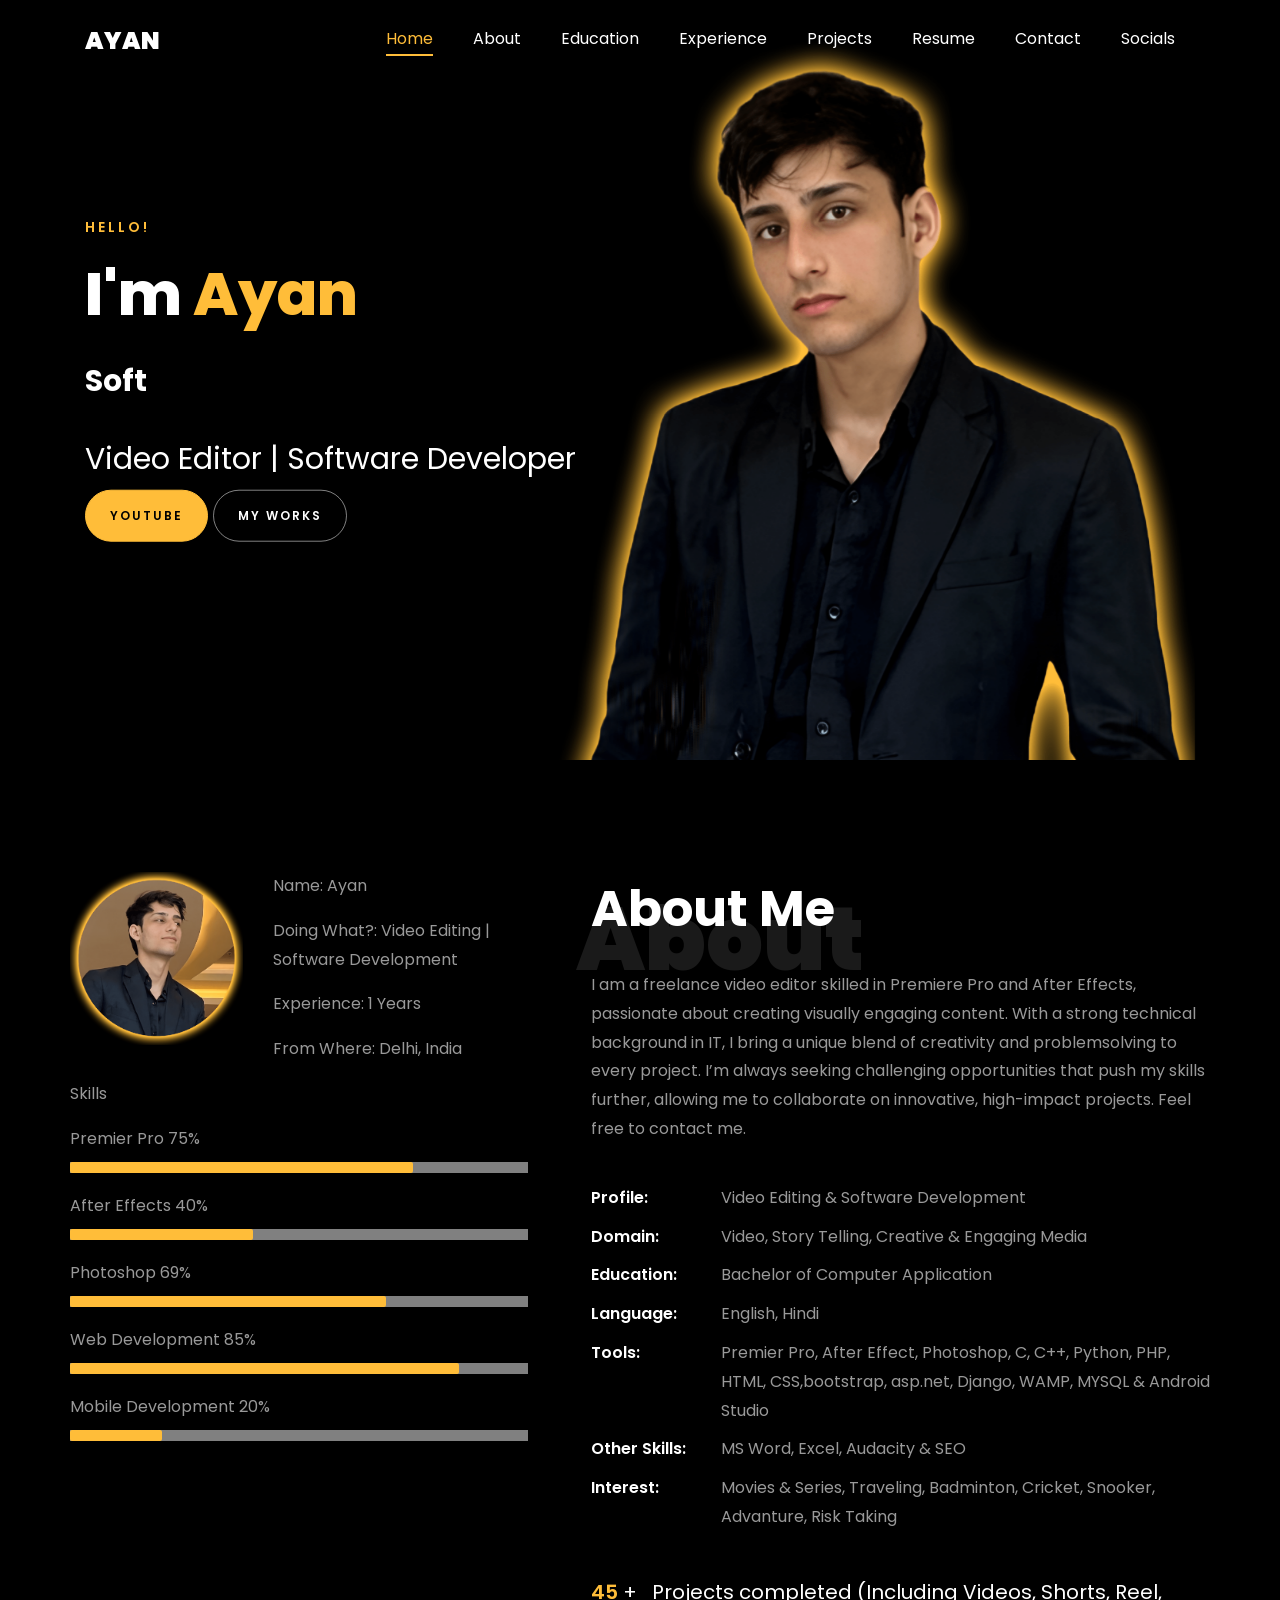
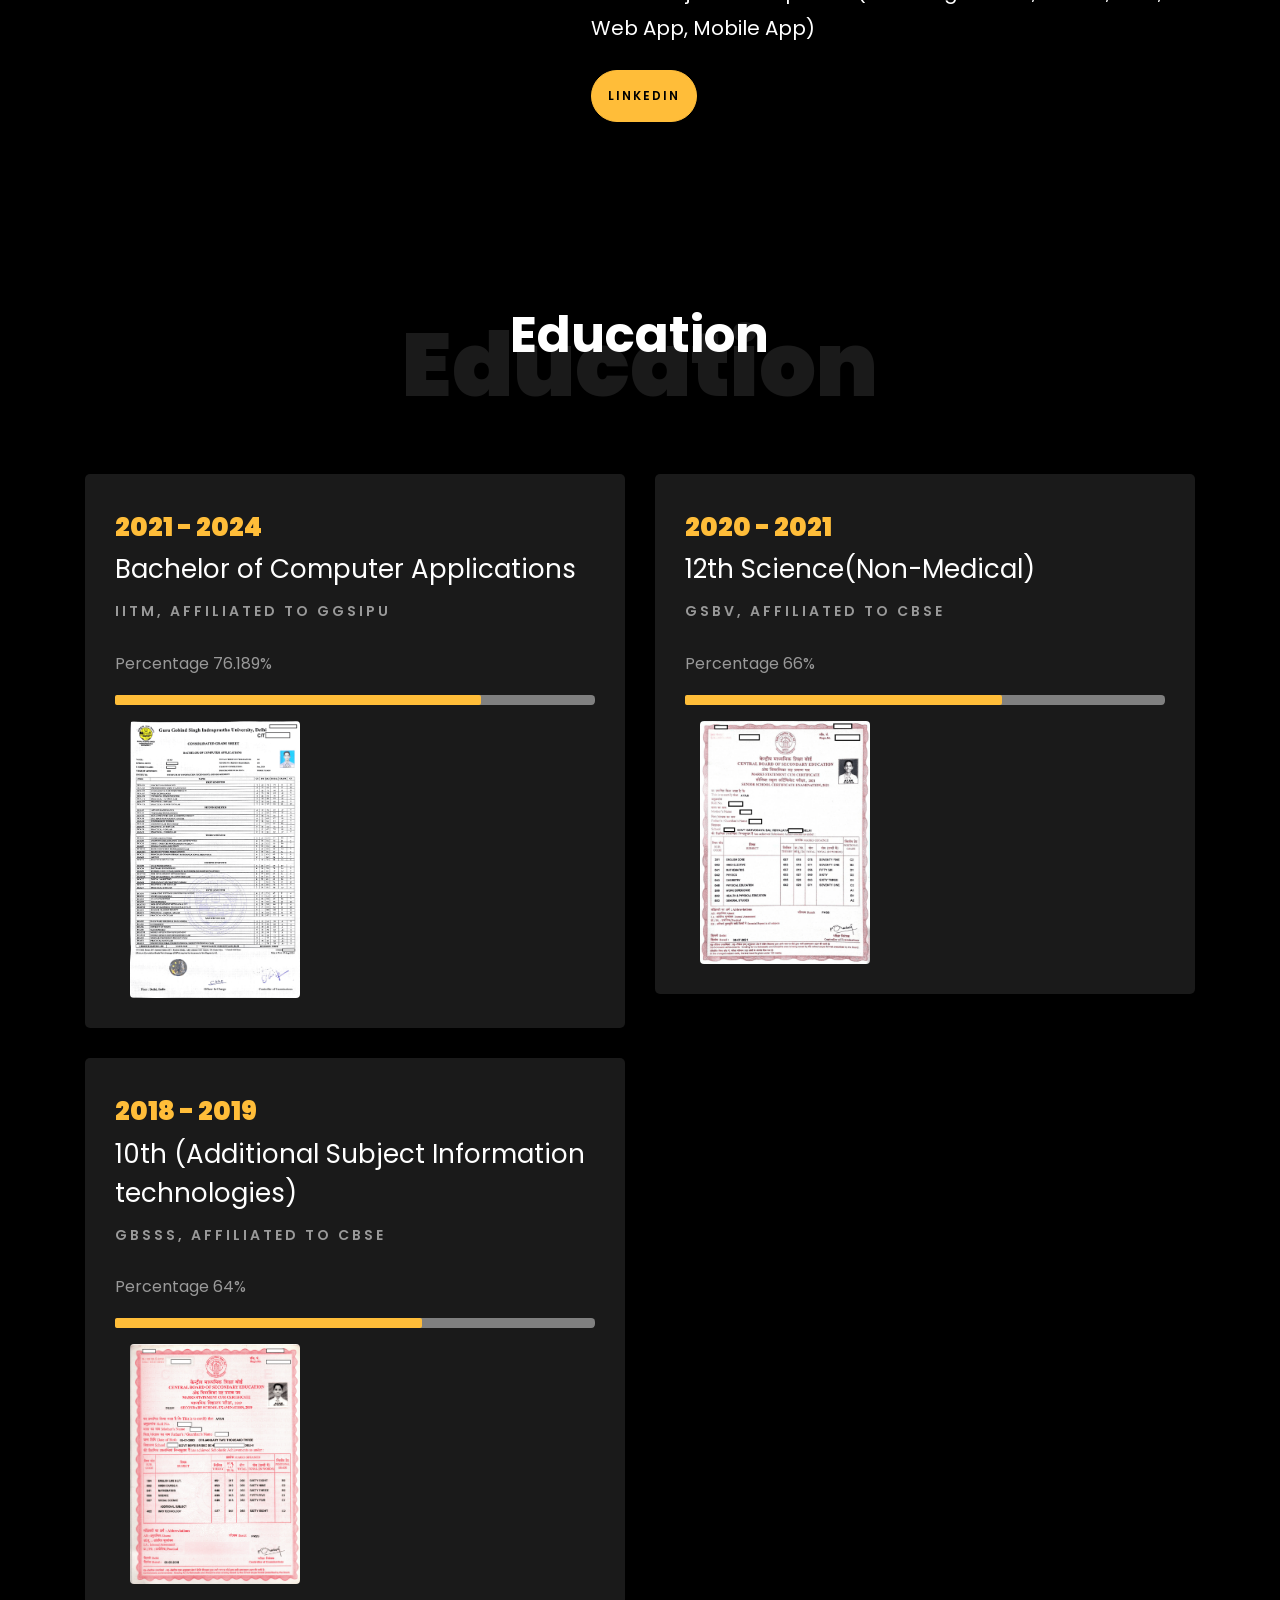
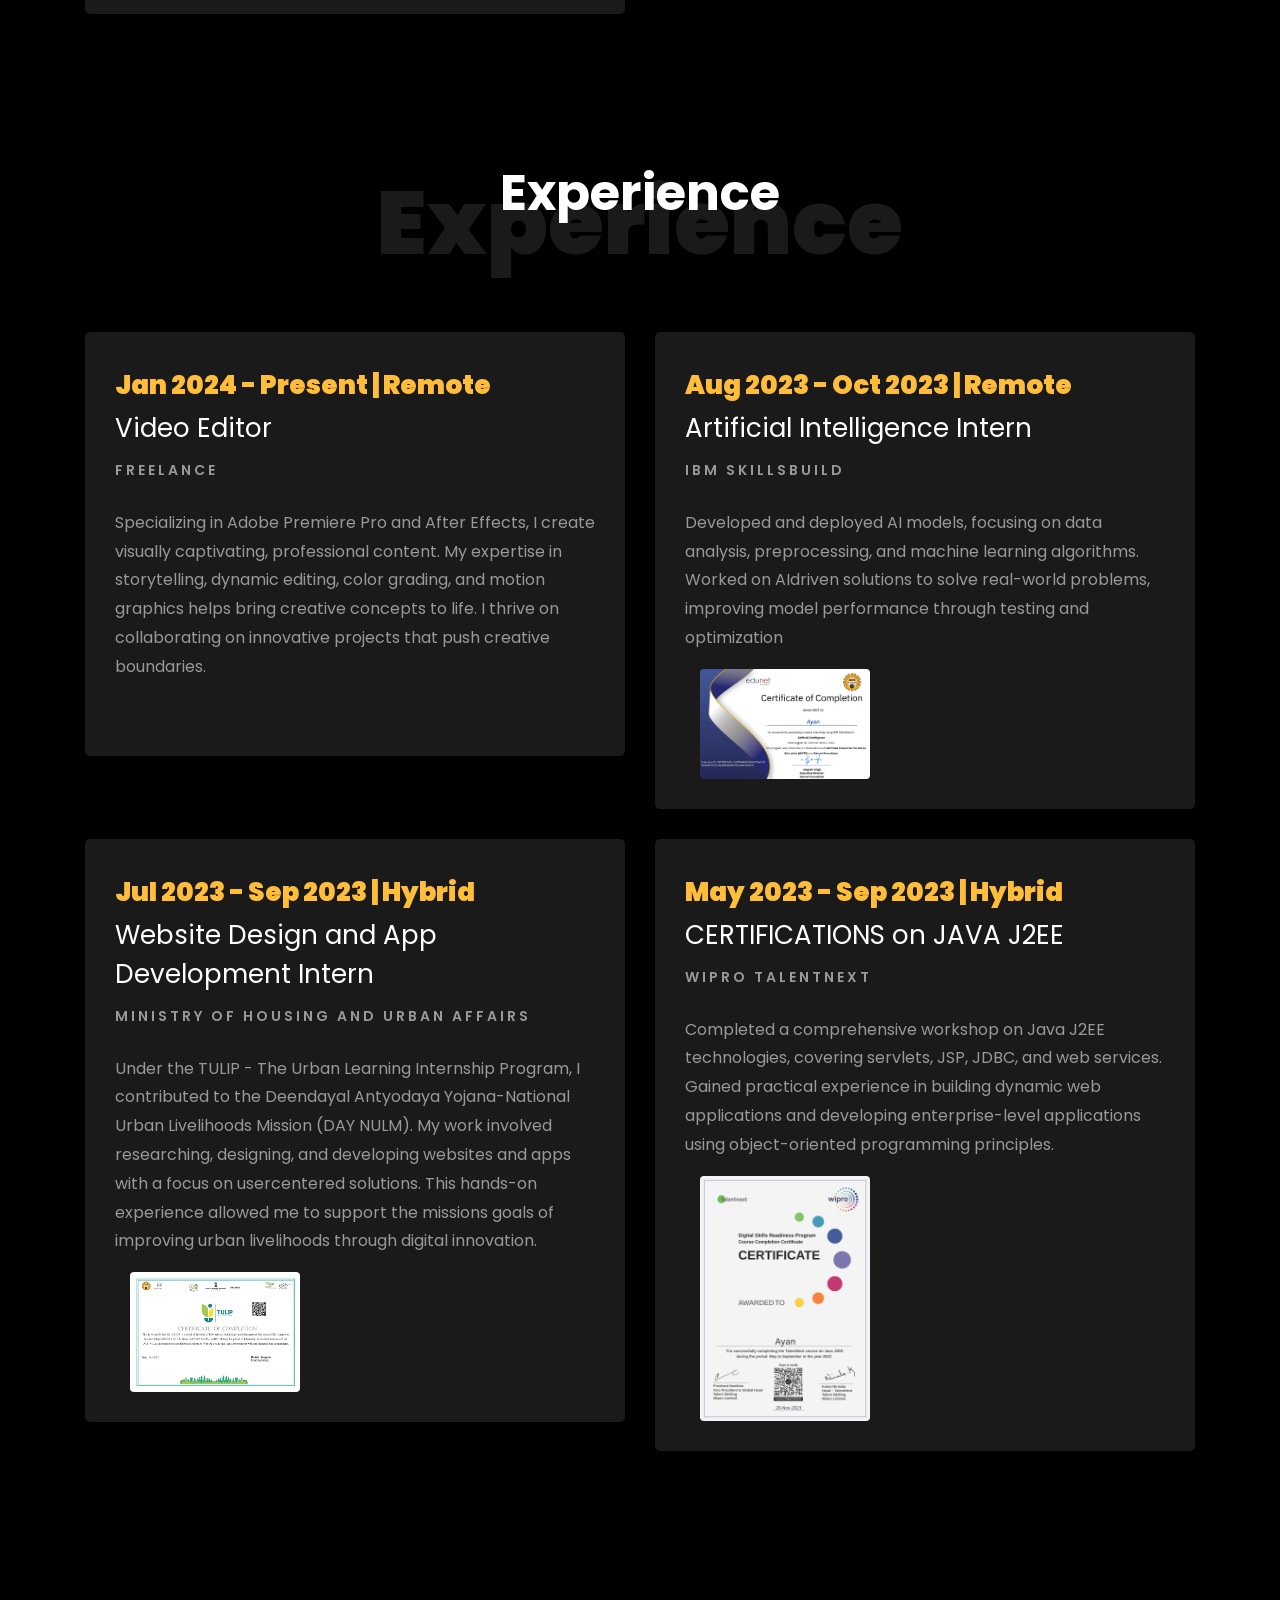
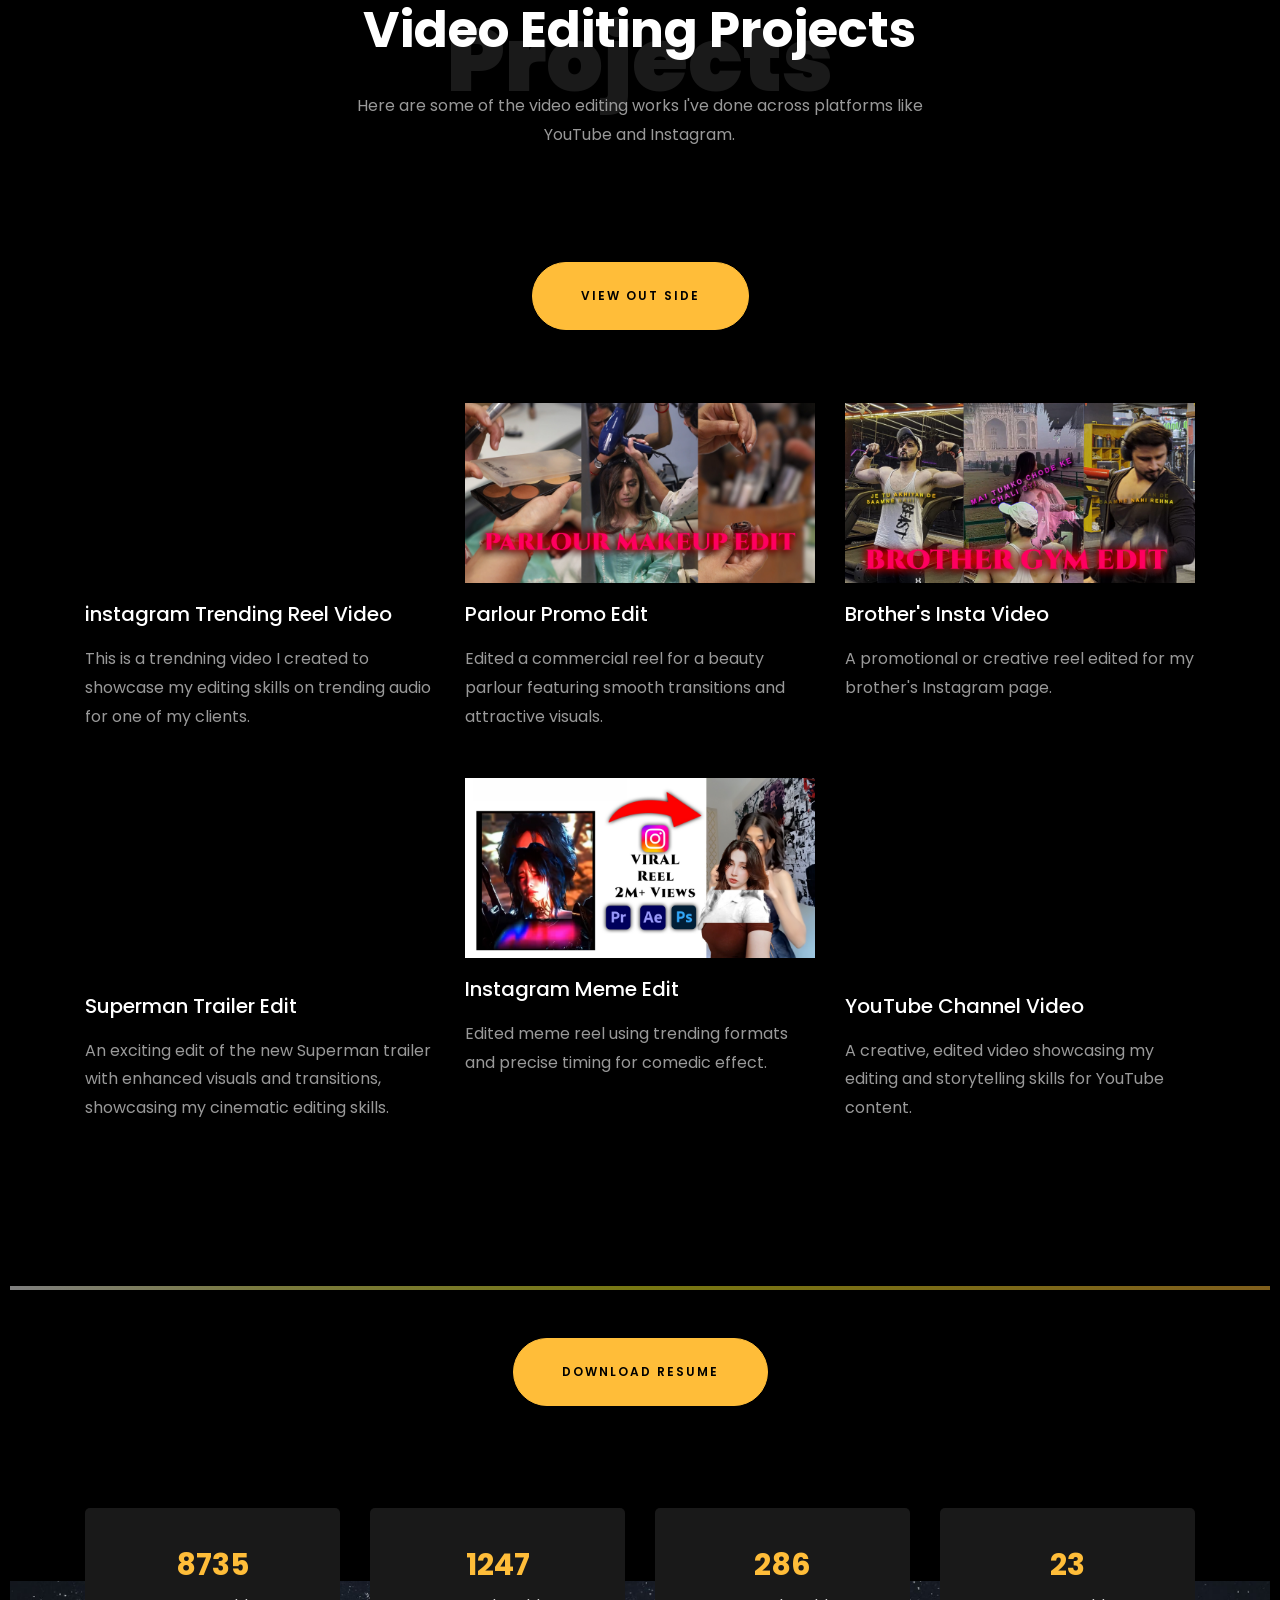
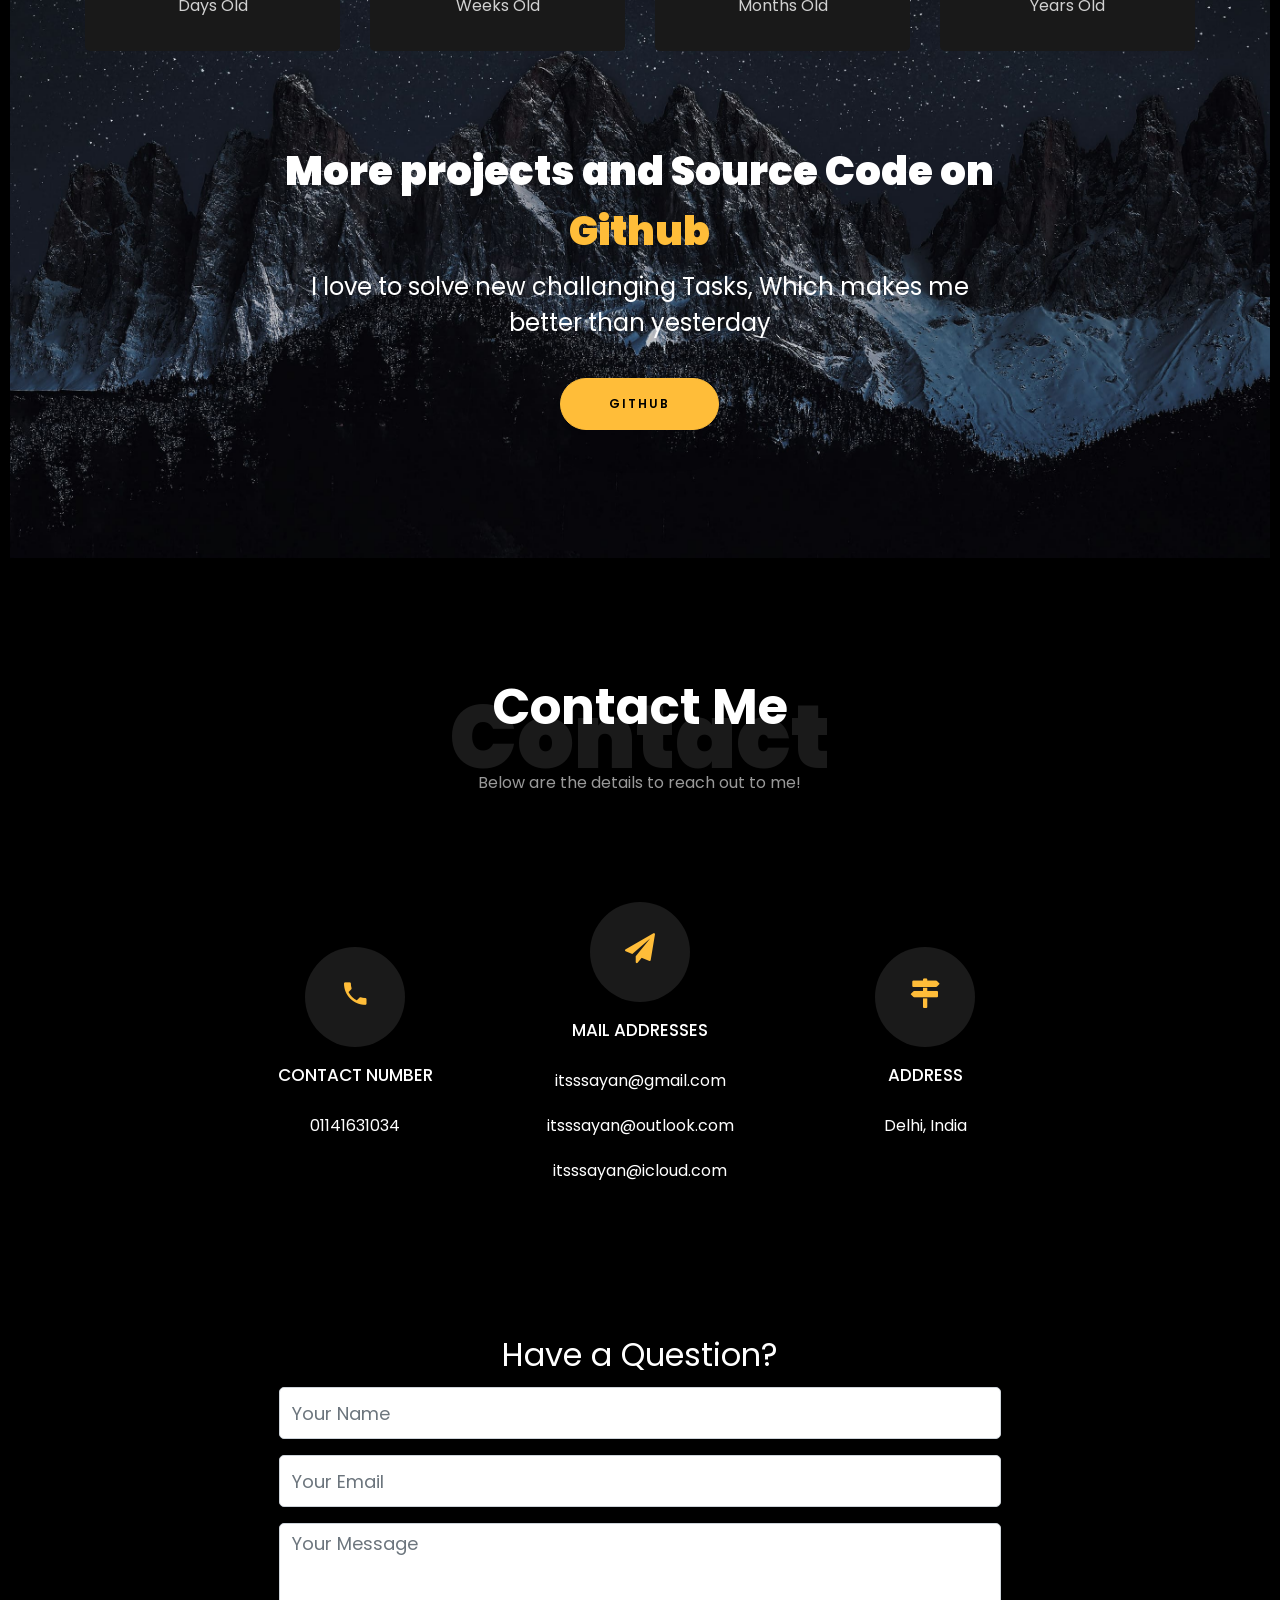
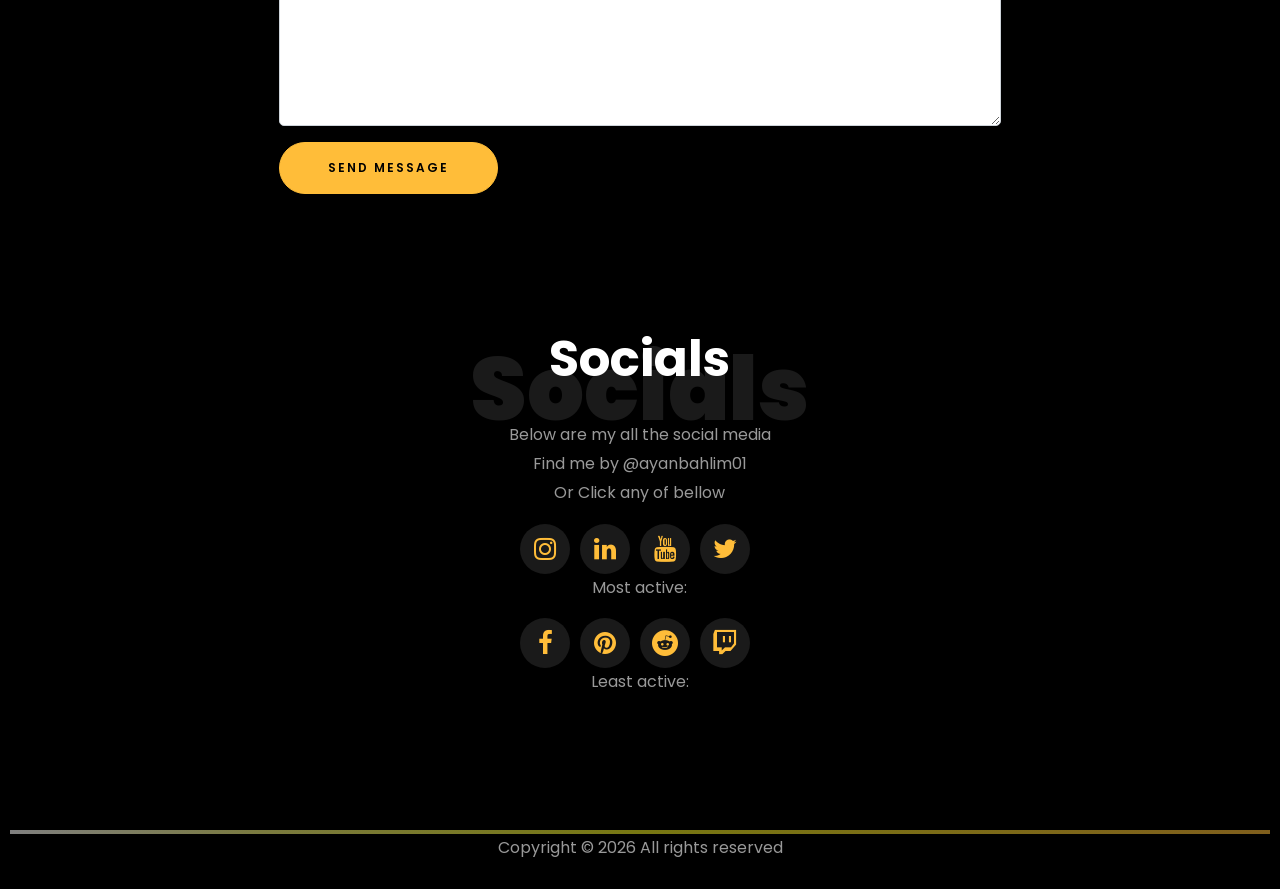
==== index.html @ fbbbccb2 "Add files via upload" ====
<!DOCTYPE html>
<html lang="en">

<head>
	<title>Welcome to AYAN Portfolio</title>
	<link rel="icon" href="images/logo3.png" type="image/x-icon">
	<meta charset="utf-8">
	<meta name="viewport" content="width=device-width, initial-scale=1, shrink-to-fit=no">

	<link href="https://fonts.googleapis.com/css?family=Poppins:100,200,300,400,500,600,700,800,900" rel="stylesheet">

	<link rel="stylesheet" href="css/open-iconic-bootstrap.min.css">
	<link rel="stylesheet" href="css/animate.css">

	<link rel="stylesheet" href="css/owl.carousel.min.css">
	<link rel="stylesheet" href="css/owl.theme.default.min.css">
	<link rel="stylesheet" href="css/magnific-popup.css">

	<link rel="stylesheet" href="css/aos.css">

	<link rel="stylesheet" href="css/ionicons.min.css">

	<link rel="stylesheet" href="css/flaticon.css">
	<link rel="stylesheet" href="css/icomoon.css">
	<link rel="stylesheet" href="css/style.css">



	<style>
		/*======================================
//--//-->   ABOUT
======================================*/

		.about-mf .box-shadow-full {
			padding-top: 4rem;
			padding-bottom: 4rem;
		}

		.about-mf .about-img {
			margin-bottom: 2rem;
		}

		.about-mf .about-img img {
			margin-left: 10px;
		}


		.skill-mf .progress {
			/* background-color: #cde1f8; */
			margin: .5rem 0 1.2rem 0;
			border-radius: 0;
			height: .7rem;
		}

		.skill-mf .progress .progress-bar {
			height: .7rem;
			background-color: #ffbd39;
		}


		/* Animation styles */
		#typing-animation {
			position: relative;
			font-size: 30px;
			font-weight: bold;
			color: rgb(255, 255, 255);
			overflow: hidden;
			white-space: nowrap;
			animation: typing 3s steps(20, end) infinite;
		}

		#typing-animation:before {
			content: "";
			/* position: absolute; */
			top: 0;
			left: 0;
			width: 0;
			height: 100%;
			background-color: #ccc;
			animation: typing-cursor 0.5s ease-in-out infinite;
		}

		@keyframes typing {
			from {
				width: 0;
			}

			to {
				width: 100%;
			}
		}

		@keyframes typing-cursor {
			from {
				width: 5px;
			}

			to {
				width: 0;
			}
		}


		/* project image zoom effect */

		.zoom-effect {
			overflow: hidden;
			transition: transform 0.3s ease-out;
		}

		.zoom-effect:hover {
			transform: scale(1.1);
		}

		body {
			overflow-x: hidden;
		}
	</style>


</head>

<body data-spy="scroll" data-target=".site-navbar-target" data-offset="300">





	<nav class="navbar navbar-expand-lg navbar-dark ftco_navbar ftco-navbar-light site-navbar-target" id="ftco-navbar">
		<div class="container">
			<a target="_blank" rel="noopener noreferrer" class="navbar-brand" href="index.html">AYAN</a>
			<button class="navbar-toggler js-fh5co-nav-toggle fh5co-nav-toggle" type="button" data-toggle="collapse"
				data-target="#ftco-nav" aria-controls="ftco-nav" aria-expanded="false" aria-label="Toggle navigation">
				<span class="oi oi-menu"></span> Menu
			</button>

			<div class="collapse navbar-collapse" id="ftco-nav">
				<ul class="navbar-nav nav ml-auto">
					<li class="nav-item"><a target="_blank" rel="noopener noreferrer" href="#home-section"
							class="nav-link"><span>Home</span></a></li>
					<li class="nav-item"><a target="_blank" rel="noopener noreferrer" href="#about-section"
							class="nav-link"><span>About</span></a></li>
					<li class="nav-item"><a target="_blank" rel="noopener noreferrer" href="#education-section"
							class="nav-link"><span>Education</span></a></li>
					<li class="nav-item"><a target="_blank" rel="noopener noreferrer" href="#experience-section"
							class="nav-link"><span>Experience</span></a></li>
					<li class="nav-item"><a target="_blank" rel="noopener noreferrer" href="#project-section"
							class="nav-link"><span>Projects</span></a></li>
					<li class="nav-item"><a target="_blank" rel="noopener noreferrer" href="#resume"
							class="nav-link"><span>Resume</span></a></li>
					<li class="nav-item"><a target="_blank" rel="noopener noreferrer" href="#contact-section"
							class="nav-link"><span>Contact</span></a></li>
					<li class="nav-item"><a target="_blank" rel="noopener noreferrer" href="#social-section"
							class="nav-link"><span>Socials</span></a></li>
				</ul>
			</div>
		</div>
	</nav>


	<section id="home-section" class="hero fixphonetop">
		<div class="home-slider  owl-carousel">
			<div class="slider-item ">
				<div class="overlay"></div>
				<div class="container">
					<div class="row d-md-flex no-gutters slider-text align-items-end justify-content-end"
						data-scrollax-parent="true">
						<div class="one-third js-fullheight order-md-last img margin-re"
							style="background-image:url(images/profile.png);">
							<div class="overlay"></div>
						</div>
						<div class="one-forth d-flex  align-items-center ftco-animate"
							data-scrollax=" properties: { translateY: '70%' }">
							<div class="text textmarginsolver">
								<span class="subheading">Hello!</span>
								<h1 class="mb-4 mt-3">I'm <span>Ayan</span></h1>

								<!-- Element to contain animated typing -->
								<span id="typing-animation"></span>

								<script>

									// Initialize the typing animation
									const typingAnimationElement = document.getElementById('typing-animation');

									// Create an array of typing text
									const typingTexts = [
										'Video Editor  ',
										'Software Developer  ',
										'Content Creator   ',
									];

									// Create a function to display the typing animation for a given text
									function playTypingAnimation(text) {
										// Loop through each character and add it to the element
										for (let i = 0; i < text.length; i++) {
											setTimeout(() => {
												typingAnimationElement.textContent += text[i];
											}, i * 200); // Increase the delay to slow down the typing animation
										}

										// Once the animation is complete, reset the text and start over
										setTimeout(() => {
											typingAnimationElement.textContent = '';
											playTypingAnimation(typingTexts[(typingTexts.indexOf(text) + 1) % typingTexts.length]);
										}, text.length * 200);
									}

									// Start the typing animation loop
									playTypingAnimation(typingTexts[0]);

								</script>

								<br>
								<br>
								<h2>Video Editor | Software Developer</h2>
								<!-- <h2 class="d-flex" style="margin-bottom: 0">With over 5 years of experience</h2> -->
								<!-- <br> -->
								<p><a target="_blank" rel="noopener noreferrer"
										href="https://www.youtube.com/@ayanbahlim01"
										class="btn btn-primary py-3 px-4">YouTube</a>
									<a target="_blank" rel="noopener noreferrer" href="https://github.com/ayanbahlim01"
										class="btn btn-white btn-outline-white py-3 px-4">My works</a>
								</p>
							</div>
						</div>
					</div>
				</div>
			</div>
		</div>
	</section>










	<section class="ftco-about img ftco-section ftco-no-pb ftco-padding" id="about-section">
		<div class="container">
			<div class="row">
				<div class="row d-flex align-items-stretch">
					<!-- <div class="row d-flex"> -->
					<div class="col-md-6 col-lg-5 d-flex">
						<div class="img-about img d-flex align-items-stretch">
							<div class="overlay">
								<div class="row">
									<div class="col-sm-6 col-md-5">
										<div class="about-img">
											<img src="images/about.png" class="img-fluid rounded b-shadow-a" alt="">
										</div>
									</div>
									<!-- Details next to profile image -->
									<div class="col-sm-6 col-md-7">
										<div class="about-info">
											<p><span class="title-s">Name: </span> <span>Ayan</span></p>
											<p><span class="title-s">Doing What?: </span> <span>Video Editing | Software
													Development</span></p>
											<p><span class="title-s">Experience: </span> <span>1 Years </span></p>
											<p><span class="title-s">From Where: </span> <span>Delhi, India</span></p>
										</div>
									</div>
								</div>

								<div class="skill-mf">
									<p class="title-s">Skills</p>
									<span>Premier Pro</span> <span class="pull-right">75%</span>
									<div class="progress">
										<div class="progress-bar" role="progressbar" style="width: 75%;"
											aria-valuenow="75" aria-valuemin="0" aria-valuemax="100"></div>
									</div>

									<span>After Effects</span> <span class="pull-right">40%</span>
									<div class="progress">
										<div class="progress-bar" role="progressbar" style="width: 40%"
											aria-valuenow="40" aria-valuemin="0" aria-valuemax="100"></div>
									</div>

									<span>Photoshop</span> <span class="pull-right">69%</span>
									<div class="progress">
										<div class="progress-bar" role="progressbar" style="width: 69%"
											aria-valuenow="69" aria-valuemin="0" aria-valuemax="100"></div>
									</div>

									<span>Web Development</span> <span class="pull-right">85%</span>
									<div class="progress">
										<div class="progress-bar" role="progressbar" style="width: 85%"
											aria-valuenow="85" aria-valuemin="0" aria-valuemax="100"></div>
									</div>

									<span>Mobile Development</span> <span class="pull-right">20%</span>
									<div class="progress">
										<div class="progress-bar" role="progressbar" style="width: 20%"
											aria-valuenow="20" aria-valuemin="0" aria-valuemax="100"></div>
									</div>
								</div>
							</div>
						</div>
					</div>

					<div class="col-md-6 col-lg-7 pl-lg-5 pb-5">
						<div class="row justify-content-start pb-3">
							<div class="col-md-12 heading-section ftco-animate">

								<h1 class="big">About</h1>
								<h2 class="mb-4">About Me</h2>

								<p>I am a freelance video editor skilled in Premiere Pro and After Effects, passionate
									about creating visually
									engaging content. With a strong technical background in IT, I bring a unique blend
									of creativity and problemsolving to every project. I’m always seeking challenging
									opportunities that push my skills further, allowing me to
									collaborate on innovative, high-impact projects. Feel free to contact me.
								</p>
								<ul class="about-info mt-4 px-md-0 px-2">
									<li class="d-flex"><span>Profile:</span> <span>Video Editing &amp; Software
											Development</span></li>
									<li class="d-flex"><span>Domain:</span> <span>Video, Story Telling, Creative &amp;
											Engaging Media</span></li>
									<li class="d-flex"><span>Education:</span> <span>Bachelor of Computer
											Application</span></li>
									<li class="d-flex"><span>Language:</span> <span>English, Hindi</span></li>
									<li class="d-flex"><span>Tools:</span> <span>Premier Pro, After Effect, Photoshop,
											C, C++, Python, PHP, HTML, CSS,bootstrap, asp.net, Django, WAMP, MYSQL &amp;
											Android Studio</span></li>
									<li class="d-flex"><span>Other Skills:</span> <span>MS Word, Excel, Audacity &amp;
											SEO</span></li>
									<li class="d-flex"><span>Interest:</span> <span>Movies &amp Series, Traveling,
											Badminton, Cricket, Snooker, Advanture, Risk Taking</span></li>

								</ul>
							</div>
						</div>


						<div class="counter-wrap ftco-animate d-flex mt-md-3">
							<div class="text">
								<p class="mb-4">
									<span class="number" data-number="111">0</span> <span>+</span>
									<span>&nbsp; Projects completed (Including Videos, Shorts, Reel, Web App, Mobile
										App)</span>
								</p>
								<p><a target="_blank" rel="noopener noreferrer"
										href="https://www.linkedin.com/in/ayanbahlim01/"
										class="btn btn-primary py-3 px-3">LinkedIn</a></p>
							</div>
						</div>
					</div>
				</div>
			</div>
		</div>
	</section>



	<section class="ftco-section ftco-no-pb" id="education-section">
		<div class="container">
			<div class="row justify-content-center pb-5">
				<div class="col-md-10 heading-section text-center ftco-animate">
					<h1 class="big big-2">Education</h1>
					<h2 class="mb-4">Education</h2>
				</div>
			</div>

			<br>
			<div class="row">
				<div class="col-md-6">
					<div class="resume-wrap ftco-animate">
						<span class="date">2021 - 2024</span>
						<h2>Bachelor of Computer Applications</h2>
						<span class="position">IITM, affiliated to GGSIPU</span>
						<p class="mt-4">
							<span>Percentage</span> <span class="pull-right">76.189%</span>
						<div class="progress">
							<div class="progress-bar" role="progressbar" style="width: 76.189%" aria-valuenow="76.189"
								aria-valuemin="0" aria-valuemax="100"></div>
						</div>
						</p>
						<div class="col-sm-6 col-md-5">
							<div class="about-img">
								<img src="images/bca.png" class="img-fluid rounded b-shadow-a" alt="">
							</div>
						</div>
					</div>
				</div>

				<div class="col-md-6">
					<div class="resume-wrap ftco-animate">
						<span class="date">2020 - 2021</span>
						<h2>12th Science(Non-Medical)</h2>
						<span class="position">GSBV, affiliated to CBSE</span>
						<p class="mt-4">
							<span>Percentage</span> <span class="pull-right">66%</span>
						<div class="progress">
							<div class="progress-bar" role="progressbar" style="width: 66%" aria-valuenow="66"
								aria-valuemin="0" aria-valuemax="100"></div>
						</div>
						</p>
						<div class="col-sm-6 col-md-5">
							<div class="about-img">
								<img src="images/12th.png" class="img-fluid rounded b-shadow-a" alt="">
							</div>
						</div>
					</div>
				</div>

				<div class="col-md-6">
					<div class="resume-wrap ftco-animate">
						<span class="date">2018 - 2019</span>
						<h2>10th (Additional Subject Information technologies)</h2>
						<span class="position">GBSSS, affiliated to CBSE</span>
						<p class="mt-4">
							<span>Percentage</span> <span class="pull-right">64%</span>
						<div class="progress">
							<div class="progress-bar" role="progressbar" style="width: 64%" aria-valuenow="64"
								aria-valuemin="0" aria-valuemax="100"></div>
						</div>
						</p>
						<div class="col-sm-6 col-md-5">
							<div class="about-img">
								<img src="images/10th.png" class="img-fluid rounded b-shadow-a" alt="">
							</div>
						</div>
					</div>
				</div>

			</div>
		</div>
	</section>



	<section class="ftco-section ftco-no-pb" id="experience-section">
		<div class="container">
			<div class="row justify-content-center pb-5">
				<div class="col-md-10 heading-section text-center ftco-animate">
					<h1 class="big big-2">Experience</h1>
					<h2 class="mb-4">Experience</h2>
				</div>
			</div>

			<br>

			<div class="row">
				<div class="col-md-6">
					<div class="resume-wrap ftco-animate">
						<span class="date">Jan 2024 - Present | Remote</span>
						<h2>Video Editor</h2>
						<span class="position">Freelance</span>
						<p class="mt-4">Specializing in Adobe Premiere Pro and After Effects, I create
							visually captivating, professional content. My expertise in
							storytelling, dynamic editing, color grading, and motion graphics
							helps bring creative concepts to life. I thrive on collaborating on
							innovative projects that push creative boundaries.
						</p>
						<div class="col-sm-6 col-md-5">
							<div class="about-img">
								<img src="images/video.png" class="img-fluid rounded b-shadow-a" alt="">
							</div>
						</div>
					</div>

				</div>

				<div class="col-md-6">
					<div class="resume-wrap ftco-animate">
						<span class="date">Aug 2023 - Oct 2023 | Remote</span>
						<h2>Artificial Intelligence Intern</h2>
						<span class="position">IBM Skillsbuild</span>
						<p class="mt-4">Developed and deployed AI models, focusing on data analysis,
							preprocessing, and machine learning algorithms. Worked on AIdriven solutions to solve
							real-world problems, improving model
							performance through testing and optimization
						</p>
						<div class="col-sm-6 col-md-5">
							<div class="about-img">
								<img src="images/ibm.png" class="img-fluid rounded b-shadow-a" alt="">
							</div>
						</div>
					</div>

				</div>

				<div class="col-md-6">
					<div class="resume-wrap ftco-animate fadeInUp ftco-animated">
						<span class="date">Jul 2023 - Sep 2023 | Hybrid</span>
						<h2>Website Design and App Development Intern</h2>
						<span class="position">Ministry of Housing and Urban Affairs</span>
						<p class="mt-4">Under the TULIP - The Urban Learning Internship Program, I
							contributed to the Deendayal Antyodaya Yojana-National Urban
							Livelihoods Mission (DAY NULM). My work involved researching,
							designing, and developing websites and apps with a focus on usercentered solutions. This
							hands-on experience allowed me to
							support the missions goals of improving urban livelihoods through
							digital innovation.
						</p>
						<div class="col-sm-6 col-md-5">
							<div class="about-img">
								<img src="images/tulip.png" class="img-fluid rounded b-shadow-a" alt="">
							</div>
						</div>
					</div>

				</div>

				<div class="col-md-6">
					<div class="resume-wrap ftco-animate fadeInUp ftco-animated">
						<span class="date">May 2023 - Sep 2023 | Hybrid</span>
						<h2>CERTIFICATIONS on JAVA J2EE</h2>
						<span class="position">Wipro TalentNext</span>
						<p class="mt-4">Completed a comprehensive workshop on Java
							J2EE technologies, covering servlets, JSP, JDBC,
							and web services. Gained practical experience in
							building dynamic web applications and developing
							enterprise-level applications using object-oriented
							programming principles.
						</p>
						<div class="col-sm-6 col-md-5">
							<div class="about-img">
								<img src="images/wipro.png" class="img-fluid rounded b-shadow-a" alt="">
							</div>
						</div>
					</div>

				</div>

			</div>
		</div>
	</section>







	<section class="ftco-section" id="project-section">
		<div class="container">
			<div class="row justify-content-center mb-5 pb-5">
				<div class="col-md-7 heading-section text-center ftco-animate">
					<h1 class="big big-2">Projects</h1>
					<h2 class="mb-4">Video Editing Projects</h2>
					<p>Here are some of the video editing works I've done across platforms like YouTube and Instagram.
					</p>
				</div>
			</div>
			<div class="row justify-content-center mt-5">
				<div class="col-md-6 text-center ftco-animate">
					<p><a target="_blank" rel="noopener noreferrer" href="projects.html"
							class="btn btn-primary py-4 px-5">View Out side</a></p>
				</div>
			</div>
			<br>
			<br>
			<div class="row d-flex">



				<!-- Trending Reel Video as Thumbnail Link -->
				<div class="col-md-4 d-flex ftco-animate">
					<div class="blog-entry justify-content-end">
						<a target="_blank" rel="noopener noreferrer" href="https://vimeo.com/video/1091701558"
							class="block-20 zoom-effect" style="background-image: url('images/task4.jpg');">
						</a>
						<div class="text mt-3 float-right d-block">
							<h3 class="heading">
								<a target="_blank" rel="noopener noreferrer"
									href="https://vimeo.com/video/1091701558">instagram
									Trending Reel Video</a>
							</h3>
							<p>This is a trendning video I created to showcase my editing skills on trending audio for
								one of
								my clients.</p>
						</div>
					</div>
				</div>





				<!-- Parlour Promo Edit -->
				<div class="col-md-4 d-flex ftco-animate">
					<div class="blog-entry justify-content-end">
						<a target="_blank" rel="noopener noreferrer" href="https://www.instagram.com/reel/DDtFroqIq3I/"
							class="block-20 zoom-effect" style="background-image: url('images/parlour.jpg');">
						</a>
						<div class="text mt-3 float-right d-block">
							<h3 class="heading"><a target="_blank" rel="noopener noreferrer"
									href="https://www.instagram.com/reel/DDtFroqIq3I/">Parlour Promo Edit</a></h3>
							<p>Edited a commercial reel for a beauty parlour featuring smooth transitions and attractive
								visuals.</p>
						</div>
					</div>
				</div>

				<!-- Brother's Instagram Project -->
				<div class="col-md-4 d-flex ftco-animate">
					<div class="blog-entry justify-content-end">
						<a target="_blank" rel="noopener noreferrer" href="https://www.instagram.com/reel/DI0W7VoRB3e/"
							class="block-20 zoom-effect" style="background-image: url('images/brother-insta.jpg');">
						</a>
						<div class="text mt-3 float-right d-block">
							<h3 class="heading"><a target="_blank" rel="noopener noreferrer"
									href="https://www.instagram.com/reel/DI0W7VoRB3e/">Brother's Insta Video</a></h3>
							<p>A promotional or creative reel edited for my brother's Instagram page.</p>
						</div>
					</div>
				</div>




				<!-- Superman Trailer Edit -->
				<div class="col-md-4 d-flex ftco-animate">
					<div class="blog-entry justify-content-end">
						<div class="embed-responsive embed-responsive-16by9">
							<iframe class="embed-responsive-item" src="https://www.youtube.com/embed/QgjsOJ185YM"
								allowfullscreen></iframe>
						</div>
						<div class="text mt-3 float-right d-block">
							<h3 class="heading"><a target="_blank" rel="noopener noreferrer"
									href="https://youtu.be/QgjsOJ185YM">Superman Trailer Edit</a></h3>
							<p>An exciting edit of the new Superman trailer with enhanced visuals and transitions,
								showcasing my cinematic editing skills.</p>
						</div>
					</div>
				</div>




				<!-- Instagram Meme Reel -->
				<div class="col-md-4 d-flex ftco-animate">
					<div class="blog-entry justify-content-end">
						<a target="_blank" rel="noopener noreferrer" href="https://www.instagram.com/reel/DE2mSW3yAqq/"
							class="block-20 zoom-effect" style="background-image: url('images/meme1.jpg');">
						</a>
						<div class="text mt-3 float-right d-block">
							<h3 class="heading"><a target="_blank" rel="noopener noreferrer"
									href="https://www.instagram.com/reel/DE2mSW3yAqq/">Instagram Meme Edit</a></h3>
							<p>Edited meme reel using trending formats and precise timing for comedic effect.</p>
						</div>
					</div>
				</div>


				<!-- YouTube Project -->
				<div class="col-md-4 d-flex ftco-animate">
					<div class="blog-entry justify-content-end">
						<div class="embed-responsive embed-responsive-16by9">
							<iframe class="embed-responsive-item" src="https://www.youtube.com/embed/yciaeehbJiM"
								allowfullscreen></iframe>
						</div>
						<div class="text mt-3 float-right d-block">
							<h3 class="heading"><a target="_blank" rel="noopener noreferrer"
									href="https://youtu.be/yciaeehbJiM">YouTube Channel Video</a></h3>
							<p>A creative, edited video showcasing my editing and storytelling skills for YouTube
								content.</p>
						</div>
					</div>
				</div>



			</div>
		</div>
	</section>


	<section id="resume">


		<div class="underline"></div>

		<div class="row justify-content-center mt-5">
			<div class="col-md-6 text-center ftco-animate">
				<p><a target="_blank" rel="noopener noreferrer"
						href="https://www.canva.com/design/DAGRBexzfm8/GimS2qO_YDVX7SGddKuTSg/view?utm_content=DAGRBexzfm8&utm_campaign=designshare&utm_medium=link&utm_source=publishsharelink&mode=preview"
						class="btn btn-primary py-4 px-5">Download Resume</a></p>
			</div>
		</div>

		<br>
		<br>
	</section>

	<br>

	<section class="ftco-section ftco-no-pt ftco-no-pb ftco-counter img" id="section-counter">
		<div class="container">
			<div class="row d-md-flex align-items-center">
				<div class="col-md d-flex justify-content-center counter-wrap ftco-animate">
					<div class="block-18">
						<div class="text">
							<strong class="number" id="days">0</strong>
							<span>Days Old</span>
						</div>
					</div>
				</div>
				<div class="col-md d-flex justify-content-center counter-wrap ftco-animate">
					<div class="block-18">
						<div class="text">
							<strong class="number" id="weeks">0</strong>
							<span>Weeks Old</span>
						</div>
					</div>
				</div>
				<div class="col-md d-flex justify-content-center counter-wrap ftco-animate">
					<div class="block-18">
						<div class="text">
							<strong class="number" id="months">0</strong>
							<span>Months Old</span>
						</div>
					</div>
				</div>
				<div class="col-md d-flex justify-content-center counter-wrap ftco-animate">
					<div class="block-18">
						<div class="text">
							<strong class="number" id="years">0</strong>
							<span>Years Old</span>
						</div>
					</div>
				</div>
			</div>
		</div>

		<script>
			// Set the start date (January 6, 2024)
			const startDate = new Date('2003-01-06');

			// Get today's date
			const today = new Date();

			// Calculate the difference in milliseconds
			const diffTime = Math.abs(today - startDate);

			// Calculate the difference in various units
			const daysOld = Math.floor(diffTime / (1000 * 60 * 60 * 24));
			const weeksOld = Math.floor(daysOld / 7);
			const monthsOld = Math.floor(daysOld / 30.44); // Average days in a month
			const yearsOld = Math.floor(daysOld / 365.25); // Accounting for leap years

			// Update the HTML with the calculated values
			document.getElementById('days').innerText = daysOld;
			document.getElementById('weeks').innerText = weeksOld;
			document.getElementById('months').innerText = monthsOld;
			document.getElementById('years').innerText = yearsOld;
		</script>



		<div class="ftco-section ftco-hireme img margin-top oppbody" style="background-image: url(images/bg_1.jpg)">
			<!-- <div class="container"> -->
			<div class="row justify-content-center">
				<div class="col-md-7 ftco-animate text-center">
					<h2>More projects and Source Code on<span> Github </span> </h2>
					<div class="heading">
						<h4> I love to solve new challanging Tasks, Which makes me better than yesterday </h4>
						<br>
						<p><a target="_blank" rel="noopener noreferrer" href="https://github.com/ayanbahlim01"
								class="btn btn-primary py-3 px-5">GitHub</a></p>
					</div>
				</div>
			</div>
			<!-- </div> -->
		</div>
	</section>



	<section class="ftco-section contact-section ftco-no-pb" id="contact-section">
		<div class="container">
			<div class="row justify-content-center mb-5 pb-3">
				<div class="col-md-7 heading-section text-center ftco-animate">
					<h1 class="big big-2">Contact</h1>
					<h2 class="mb-4">Contact Me</h2>
					<p>Below are the details to reach out to me!</p>
				</div>
			</div>

			<div class="row justify-content-center d-flex contact-info mb-5">
				<div class="col-md-6 col-lg-3 d-flex ftco-animate">
					<div class="align-self-stretch box p-4 text-center d-flex flex-column justify-content-center">
						<div class="icon d-flex align-items-center justify-content-center mb-3">
							<a target="_blank" rel="noopener noreferrer" href="tel://01141631034"><span
									class="icon-phone2"></span></a>
						</div>
						<h3 class="mb-4">Contact Number</h3>
						<p><a target="_blank" rel="noopener noreferrer" href="tel://01141631034">01141631034</a></p>
					</div>
				</div>

				<div class="col-md-6 col-lg-3 d-flex ftco-animate">
					<div class="align-self-stretch box p-4 text-center d-flex flex-column justify-content-center">
						<div class="icon d-flex align-items-center justify-content-center mb-3">
							<a target="_blank" rel="noopener noreferrer" href="mailto:itsssayan@gmail.com"><span
									class="icon-paper-plane"></span></a>
						</div>
						<h3 class="mb-4">Mail Addresses</h3>
						<p><a target="_blank" rel="noopener noreferrer"
								href="mailto:itsssayan@gmail.com">itsssayan@gmail.com</a></p>
						<p><a target="_blank" rel="noopener noreferrer"
								href="mailto:itsssayan@outlook.com">itsssayan@outlook.com</a></p>
						<p><a target="_blank" rel="noopener noreferrer"
								href="mailto:itsssayan@icloud.com">itsssayan@icloud.com</a></p>
					</div>
				</div>

				<div class="col-md-6 col-lg-3 d-flex ftco-animate">
					<div class="align-self-stretch box p-4 text-center d-flex flex-column justify-content-center">
						<div class="icon d-flex align-items-center justify-content-center mb-3">
							<a target="_blank" rel="noopener noreferrer"
								href="https://www.google.co.in/maps/place/Delhi"><span
									class="icon-map-signs"></span></a>
						</div>
						<h3 class="mb-4">Address</h3>
						<p><a target="_blank" rel="noopener noreferrer"
								href="https://www.google.co.in/maps/place/Delhi">Delhi, India</a></p>
					</div>
				</div>
			</div>
		</div>



		<div class="container">
			<br>
			<br>
			<div class="row justify-content-center">
				<div class="col-md-7 ftco-animate text-center">
					<h2>Have a<span> Question? </span></h2>
				</div>
			</div>
		</div>

		<div class="row justify-content-center" id="contactFormSection">
			<div class="col-md-7 ftco-animate" style="display: flex; justify-content: center; align-items: center;">
				<form id="contactForm" class="contact-form" action="https://api.web3forms.com/submit" method="POST"
					style="width: 100%; max-width: 800px;">
					<input type="hidden" name="access_key" value="aaceb3cd-4298-498f-bb28-739f2517cb21">
					<input type="hidden" name="subject" id="subject" value="">
					<input type="hidden" name="from_name" value="Portfolio">

					<div class="form-group">
						<input type="text" id="name" name="name" class="form-control" placeholder="Your Name" required>
					</div>
					<div class="form-group">
						<input type="email" id="email" name="email" class="form-control" placeholder="Your Email"
							required>
					</div>
					<div class="form-group">
						<textarea id="message" name="message" cols="30" rows="7" class="form-control"
							placeholder="Your Message" required></textarea>
					</div>
					<div class="form-group">
						<button type="submit" class="btn btn-primary py-3 px-5">Send Message</button>
					</div>
				</form>
			</div>
		</div>

		<!-- JavaScript to set the subject dynamically -->
		<script>
			document.getElementById('contactForm').addEventListener('submit', function () {
				const name = document.getElementById('name').value;
				document.getElementById('subject').value = `${name} Sent you a massage via Contact Form`;
			});
		</script>

		<!-- Alert Notification -->
		<div class="row justify-content-center">
			<div id="alert" class="alert alert-success text-center" role="alert"
				style="display: none; width: 100%; max-width: 800px;">
				Your message has been sent successfully!
				<button id="closeAlertBtn" class="btn btn-primary mt-2">OK</button>
			</div>
		</div>

		<script>
			// JavaScript for handling form submission and displaying alert
			document.getElementById('contactForm').addEventListener('submit', function (event) {
				event.preventDefault();
				const form = event.target;

				fetch(form.action, {
					method: form.method,
					body: new FormData(form)
				}).then(response => {
					if (response.ok) {
						form.reset();
						const alertBox = document.getElementById('alert');
						const closeAlertBtn = document.getElementById('closeAlertBtn');

						// Show the alert box
						alertBox.style.display = 'block';

						// Automatically hide the alert after 5 seconds
						const alertTimeout = setTimeout(() => {
							alertBox.style.display = 'none';
						}, 5000);

						// Allow user to close the alert by clicking the OK button
						closeAlertBtn.addEventListener('click', function () {
							clearTimeout(alertTimeout); // Prevent auto-dismiss if OK is clicked
							alertBox.style.display = 'none';
						});

					} else {
						alert('There was a problem sending your message.');
					}
				}).catch(error => {
					console.error('Error:', error);
				});
			});
		</script>

	</section>




	<section class="ftco-section" id="social-section">



		<div class="container">
			<div class="row justify-content-center">
				<div class="col-md-7 heading-section text-center ftco-animate">
					<h1 class="big big-2">Socials</h1>
					<h2 class="mb-4">Socials</h2>
					<p>Below are my all the social media<br>Find me by @ayanbahlim01<br>Or Click any of bellow
					</p>
				</div>
			</div>

			<ul class="ftco-footer-social list-unstyled d-flex justify-content-center align-items-center mb-0">
				<li class="ftco-animate"><a target="_blank" rel="noopener noreferrer"
						href="https://www.instagram.com/ayanbahlim01/"><span class="icon-instagram"></span></a></li>
				<li class="ftco-animate"><a target="_blank" rel="noopener noreferrer"
						href="https://www.linkedin.com/in/ayanbahlim01/"><span class="icon-linkedin"></span></a></li>
				<li class="ftco-animate"><a target="_blank" rel="noopener noreferrer"
						href="https://www.youtube.com/@ayanbahlim01"><span class="icon-youtube"></span></a></li>
				<li class="ftco-animate"><a target="_blank" rel="noopener noreferrer"
						href="https://x.com/ayanbahlim01"><span class="icon-twitter"></span></a></li>
			</ul>
			<div class="row justify-content-center">
				<div class="col-md-7 heading-section text-center ftco-animate">
					<p>Most active:
					</p>
				</div>
			</div>


			<ul class="ftco-footer-social list-unstyled d-flex justify-content-center align-items-center mb-0">
				<li class="ftco-animate"><a target="_blank" rel="noopener noreferrer"
						href="https://facebook.com/ayanbahlim01"><span class="icon-facebook"></span></a></li>
				<li class="ftco-animate"><a target="_blank" rel="noopener noreferrer"
						href="https://in.pinterest.com/ayanbahlim01/"><span class="icon-pinterest"></span></a></li>
				<li class="ftco-animate"><a target="_blank" rel="noopener noreferrer"
						href="https://www.reddit.com/user/ayanbahlim01/"><span class="icon-reddit"></span></a></li>
				<li class="ftco-animate"><a target="_blank" rel="noopener noreferrer"
						href="https://www.twitch.tv/ayanbahlim01"><span class="icon-twitch"></span></a></li>
			</ul>
			<div class="row justify-content-center">
				<div class="col-md-7 heading-section text-center ftco-animate">
					<p>Least active:
					</p>
				</div>
			</div>
		</div>

	</section>


	<div class="underline"></div>

	<footer>
		<div class="container">
			<div class="row">
				<div class="col-md-12 text-center">

					<p>
						Copyright &copy;
						<script>document.write(new Date().getFullYear());</script> All rights reserved
					</p>
				</div>
			</div>
		</div>
	</footer>


	<!-- loader -->
	<div id="ftco-loader" class="show fullscreen"><svg class="circular" width="48px" height="48px">
			<circle class="path-bg" cx="24" cy="24" r="22" fill="none" stroke-width="4" stroke="#eeeeee" />
			<circle class="path" cx="24" cy="24" r="22" fill="none" stroke-width="4" stroke-miterlimit="10"
				stroke="#F96D00" />
		</svg></div>


	<script src="js/jquery.min.js"></script>
	<script src="js/jquery-migrate-3.0.1.min.js"></script>
	<script src="js/popper.min.js"></script>
	<script src="js/bootstrap.min.js"></script>
	<script src="js/jquery.easing.1.3.js"></script>
	<script src="js/jquery.waypoints.min.js"></script>
	<script src="js/jquery.stellar.min.js"></script>
	<script src="js/owl.carousel.min.js"></script>
	<script src="js/jquery.magnific-popup.min.js"></script>
	<script src="js/aos.js"></script>
	<script src="js/jquery.animateNumber.min.js"></script>
	<script src="js/scrollax.min.js"></script>

	<script src="js/main.js"></script>

</body>

</html>
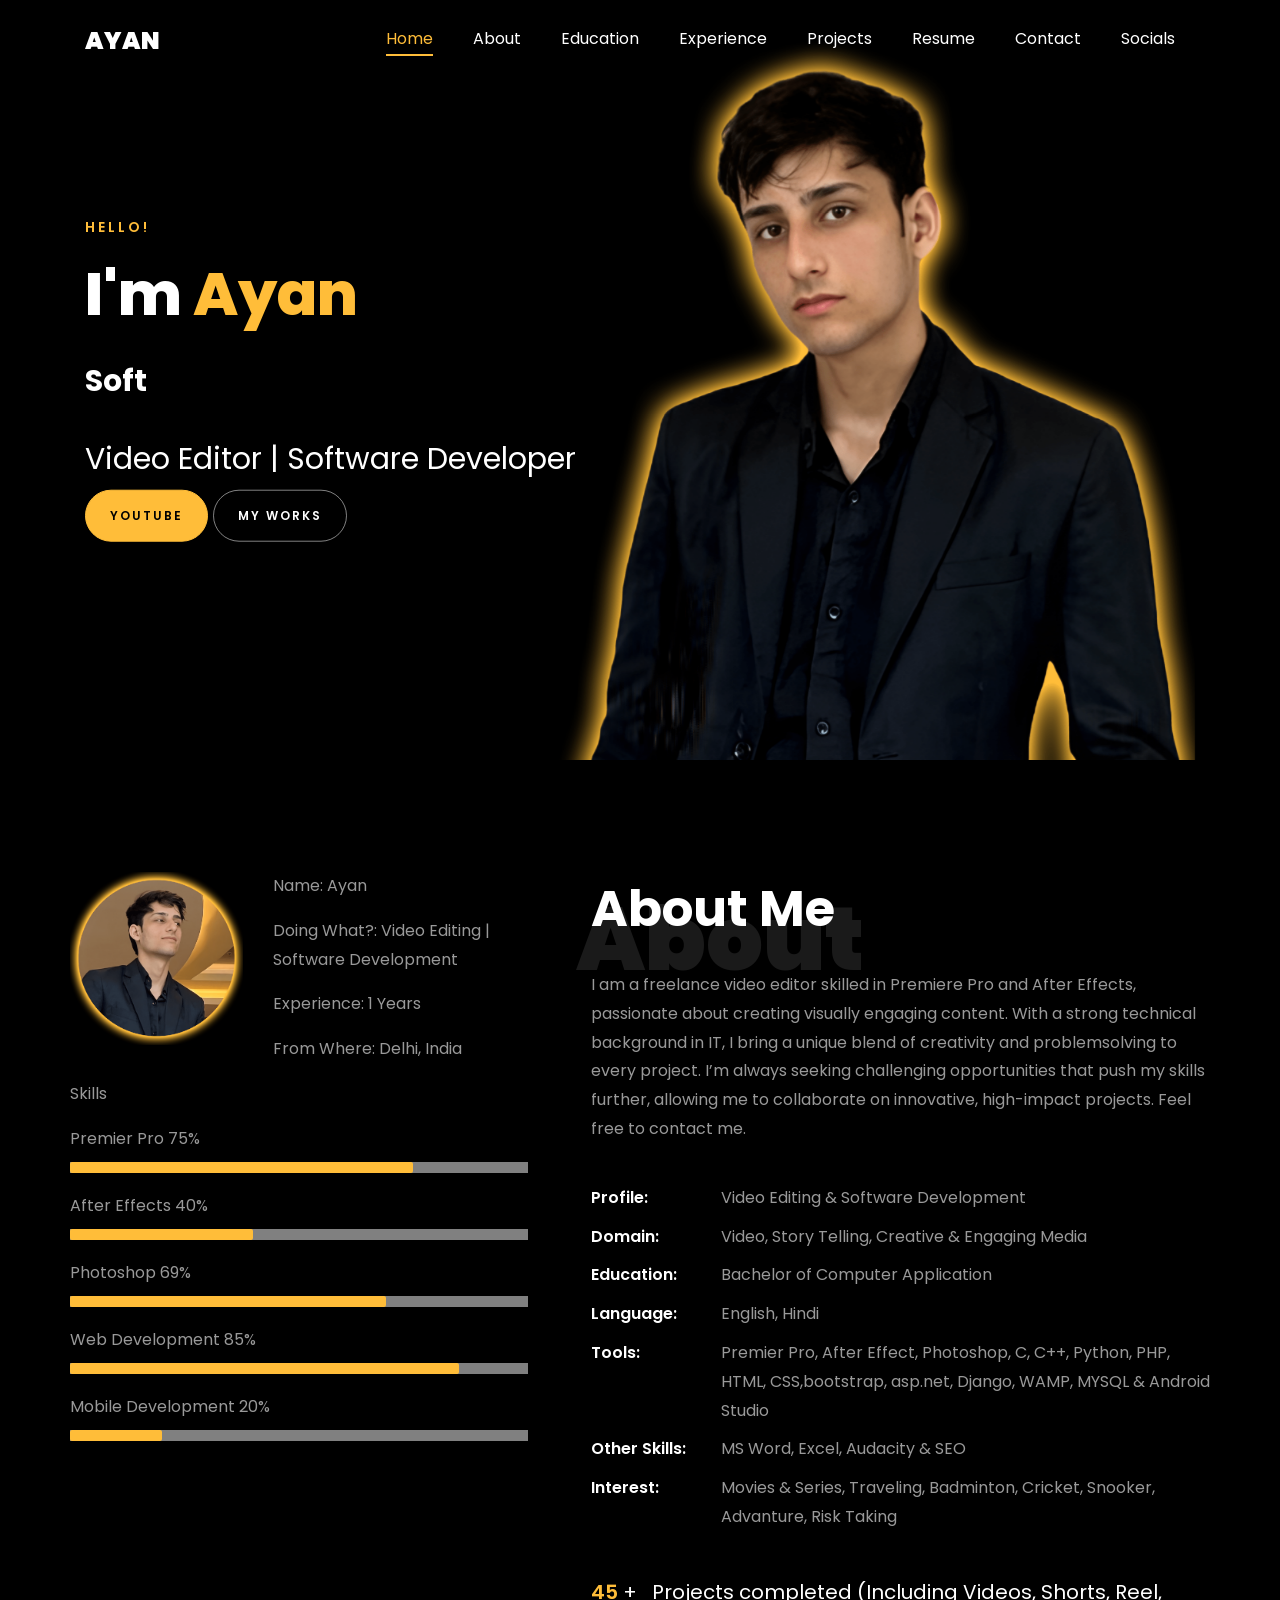
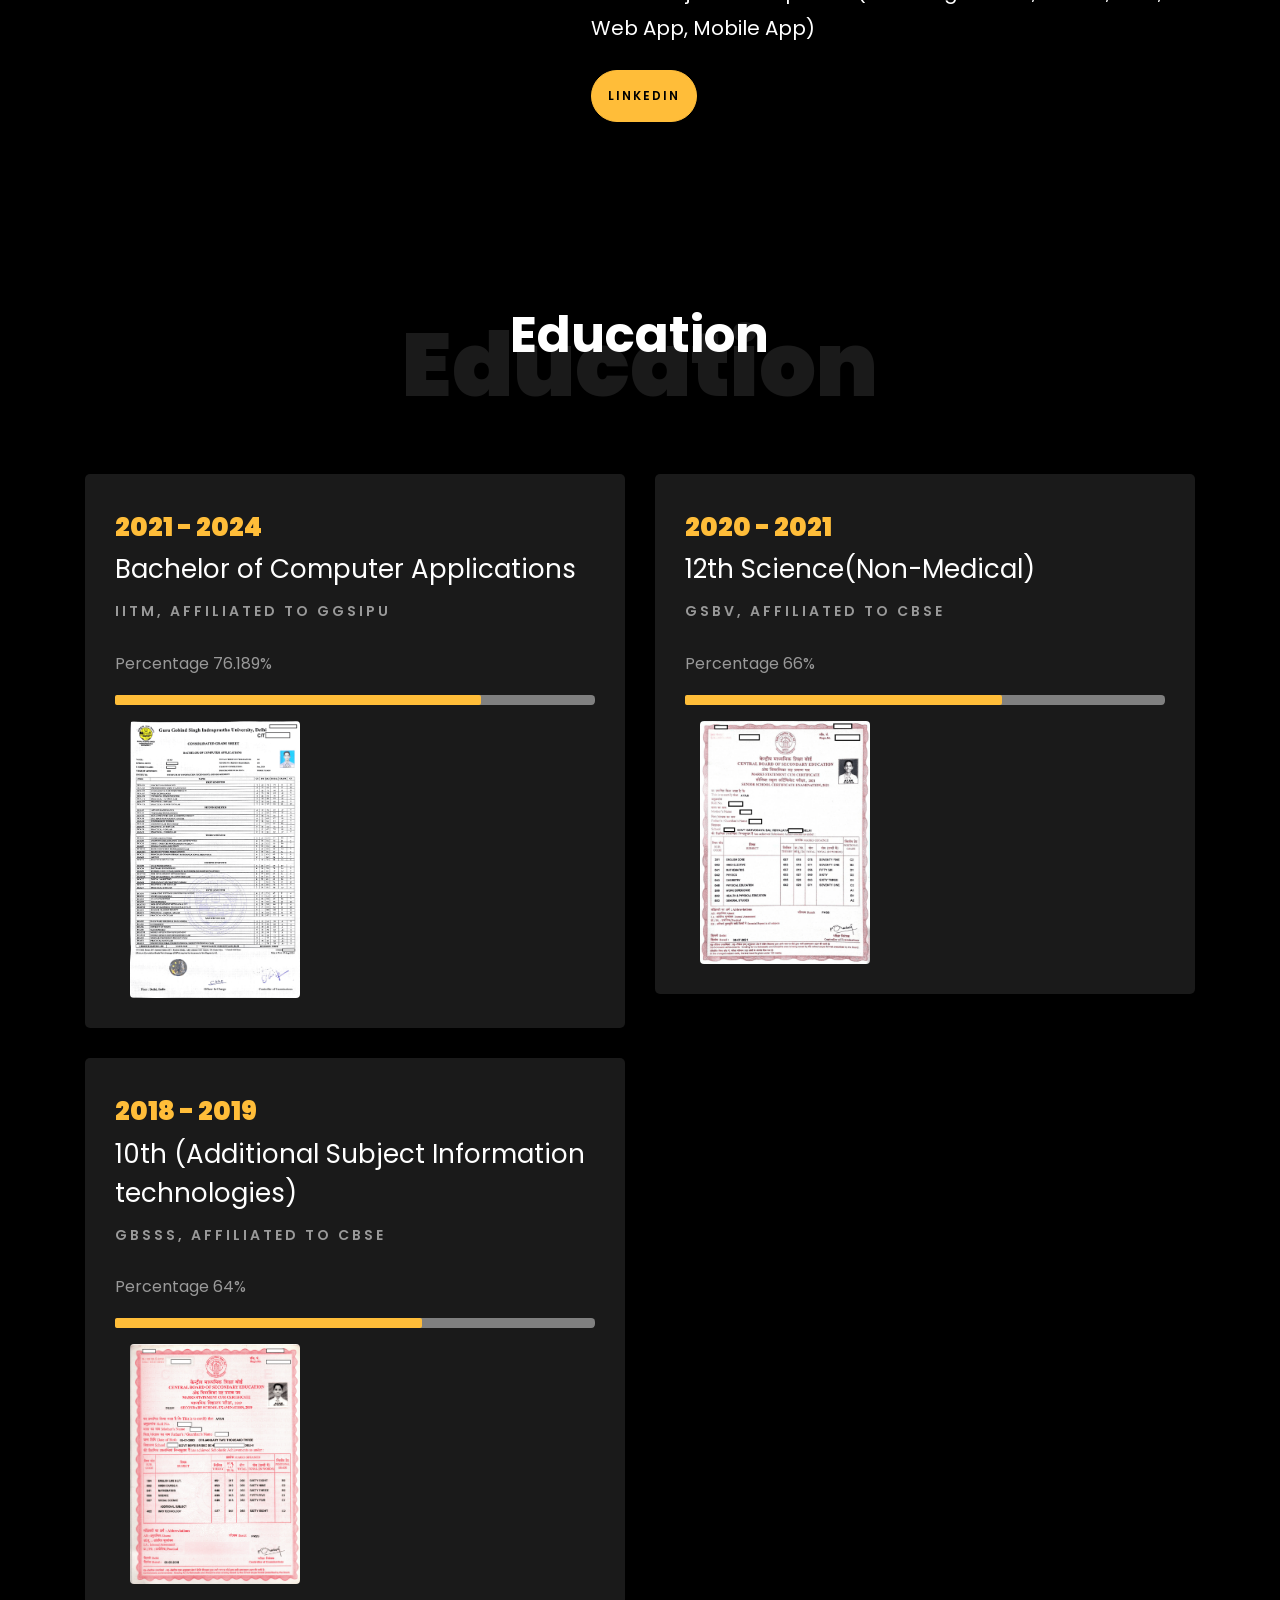
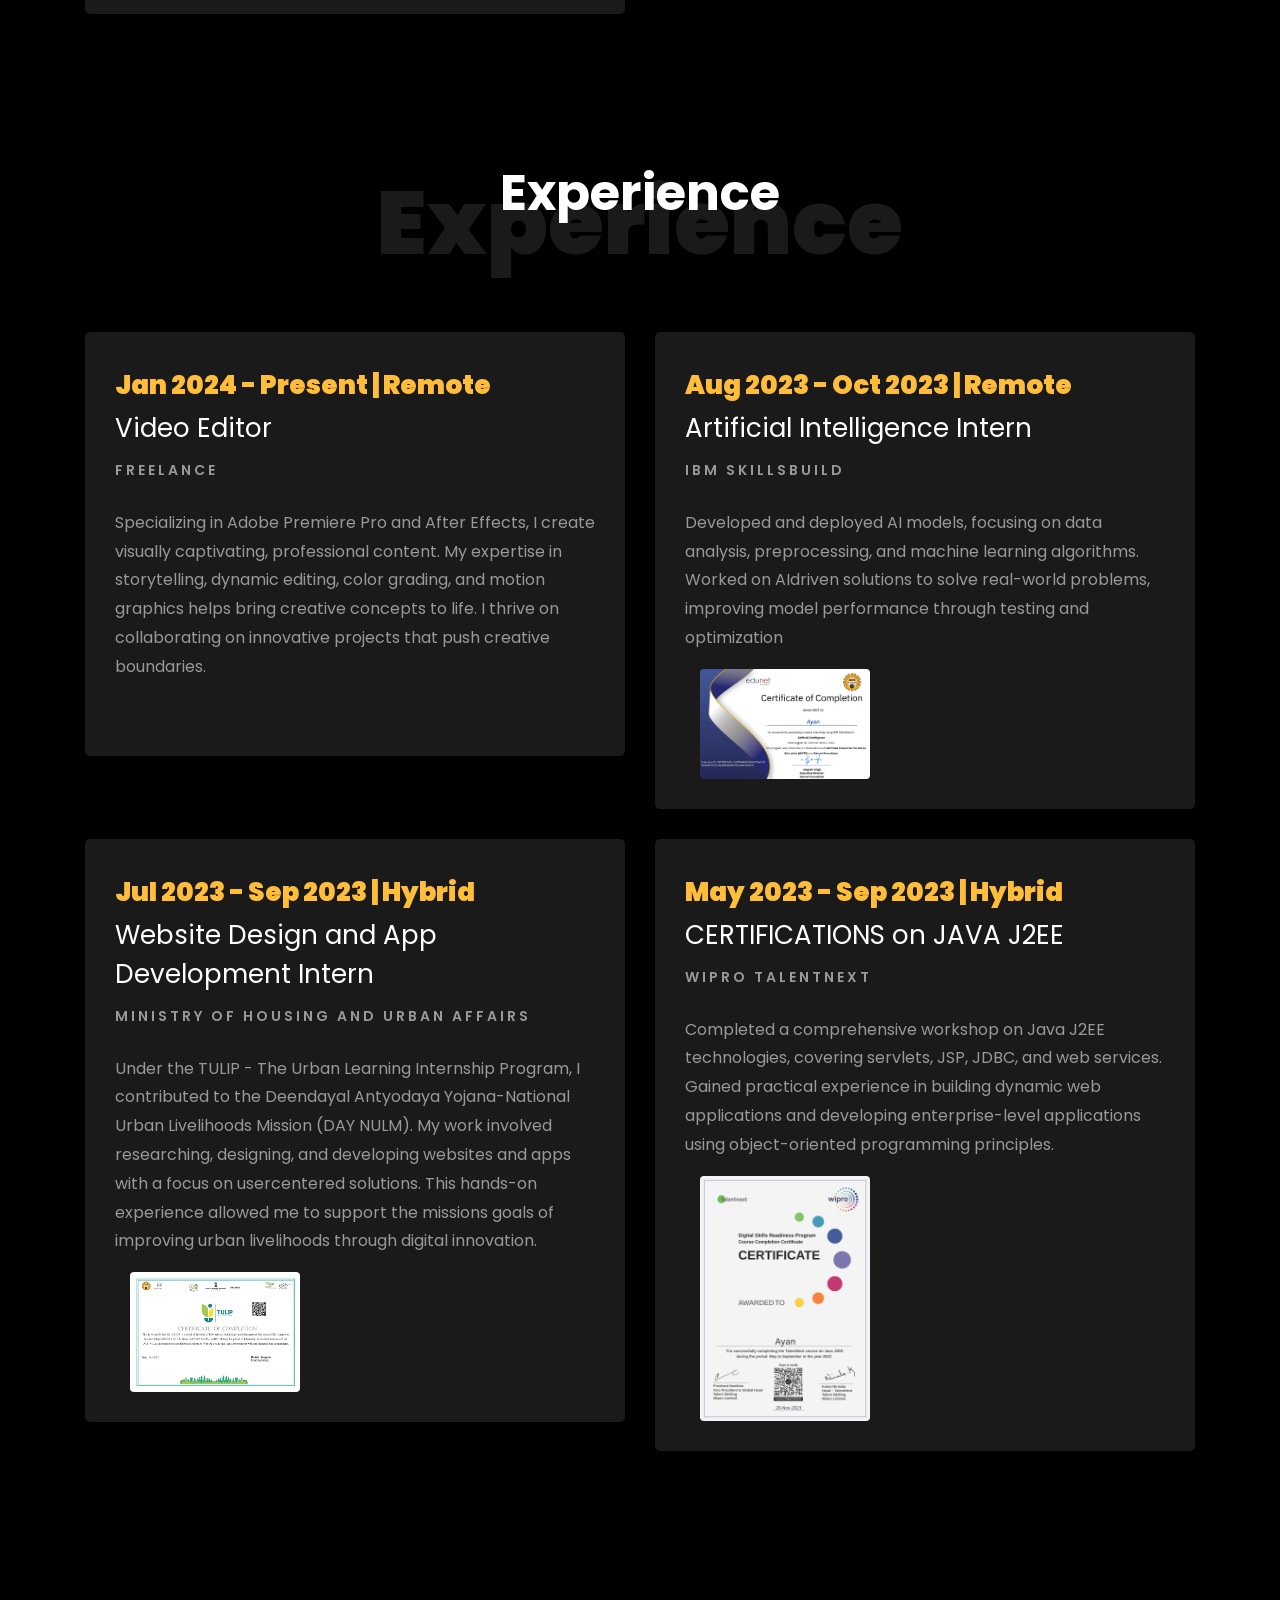
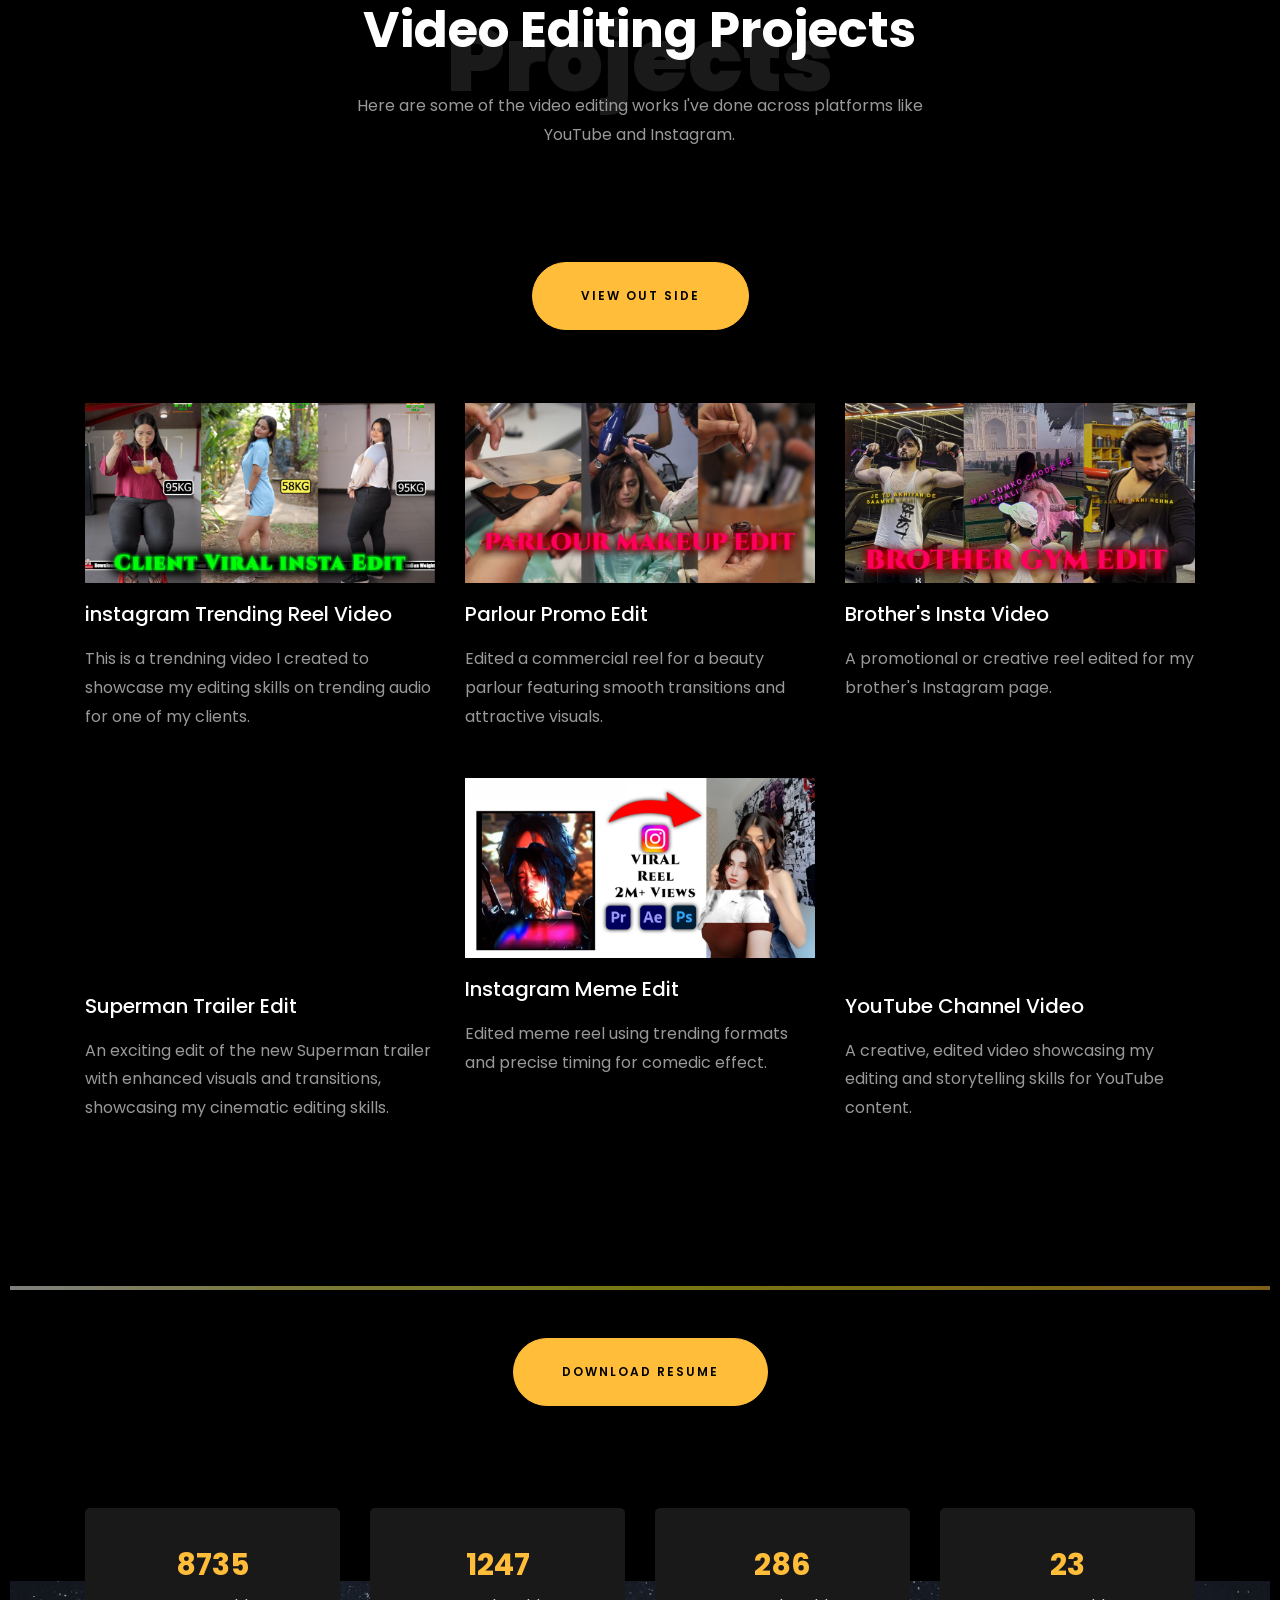
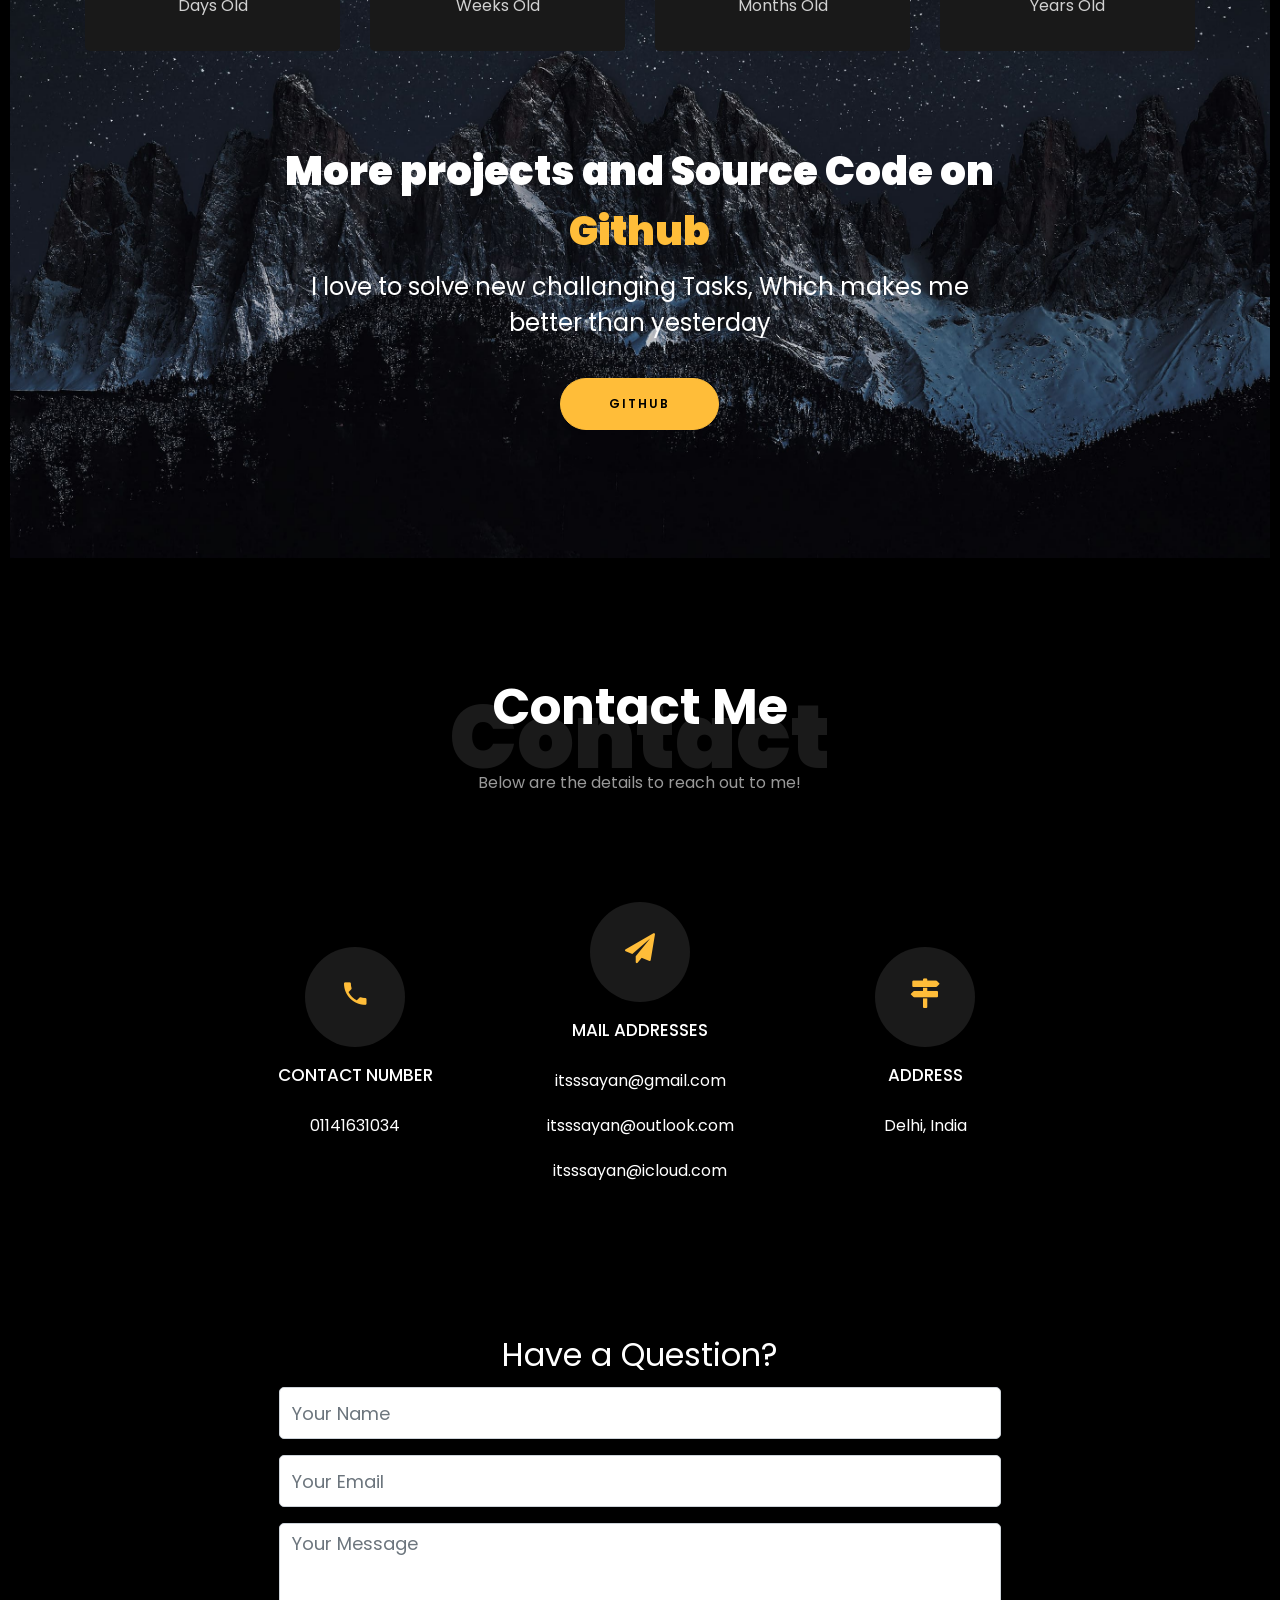
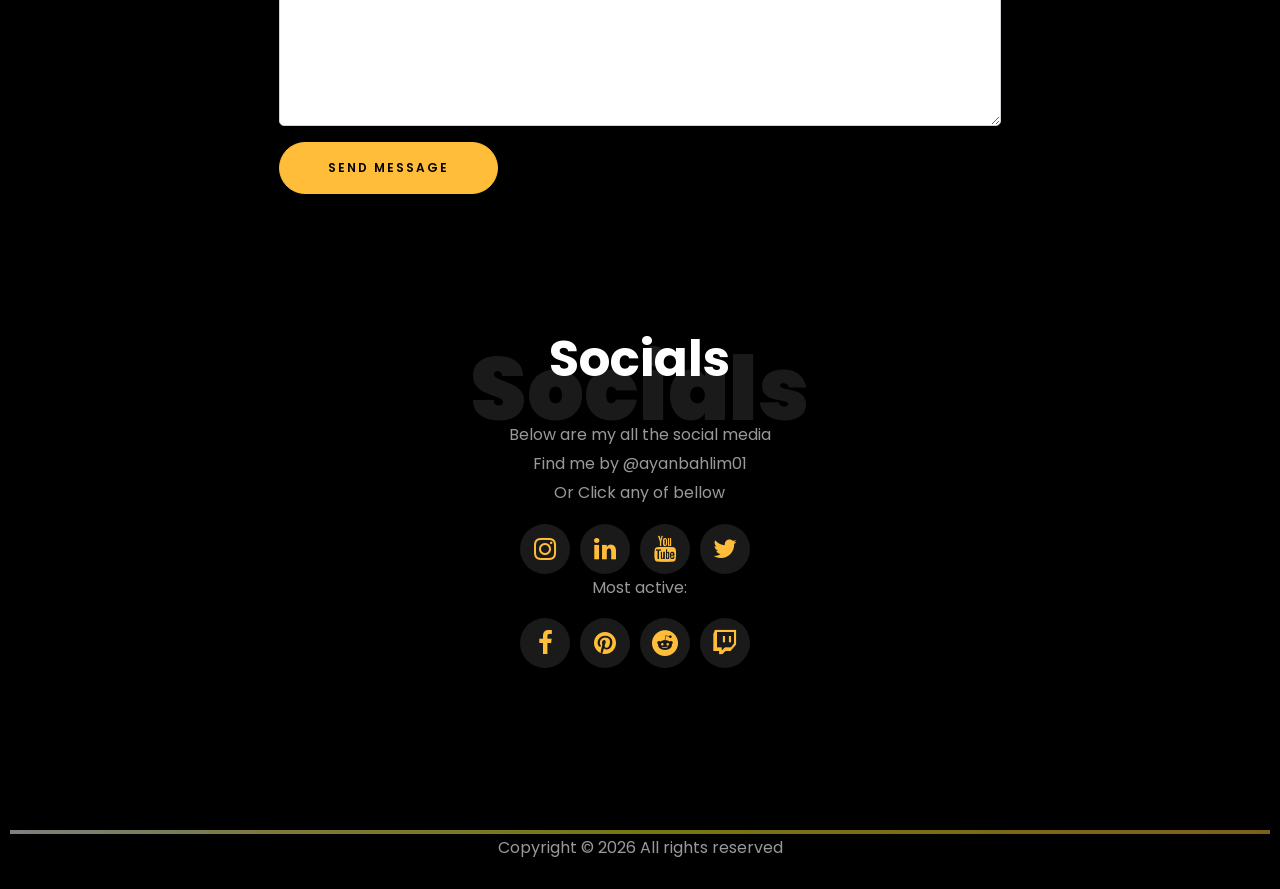
==== commit 7dbd1cc5: "Update index.html" ====
--- a/index.html
+++ b/index.html
@@ -679,7 +679,7 @@
 		<div class="row justify-content-center mt-5">
 			<div class="col-md-6 text-center ftco-animate">
 				<p><a target="_blank" rel="noopener noreferrer"
-						href="https://www.canva.com/design/DAGRBexzfm8/GimS2qO_YDVX7SGddKuTSg/view?utm_content=DAGRBexzfm8&utm_campaign=designshare&utm_medium=link&utm_source=publishsharelink&mode=preview"
+						href="https://docs.google.com/document/d/14wv5NlZ8its8Ho_RRdd6k8PT6QRO3dCyI0gkAV1rEBQ/edit?usp=sharing"
 						class="btn btn-primary py-4 px-5">Download Resume</a></p>
 			</div>
 		</div>
@@ -1018,4 +1018,4 @@
 
 </body>
 
-</html>+</html>
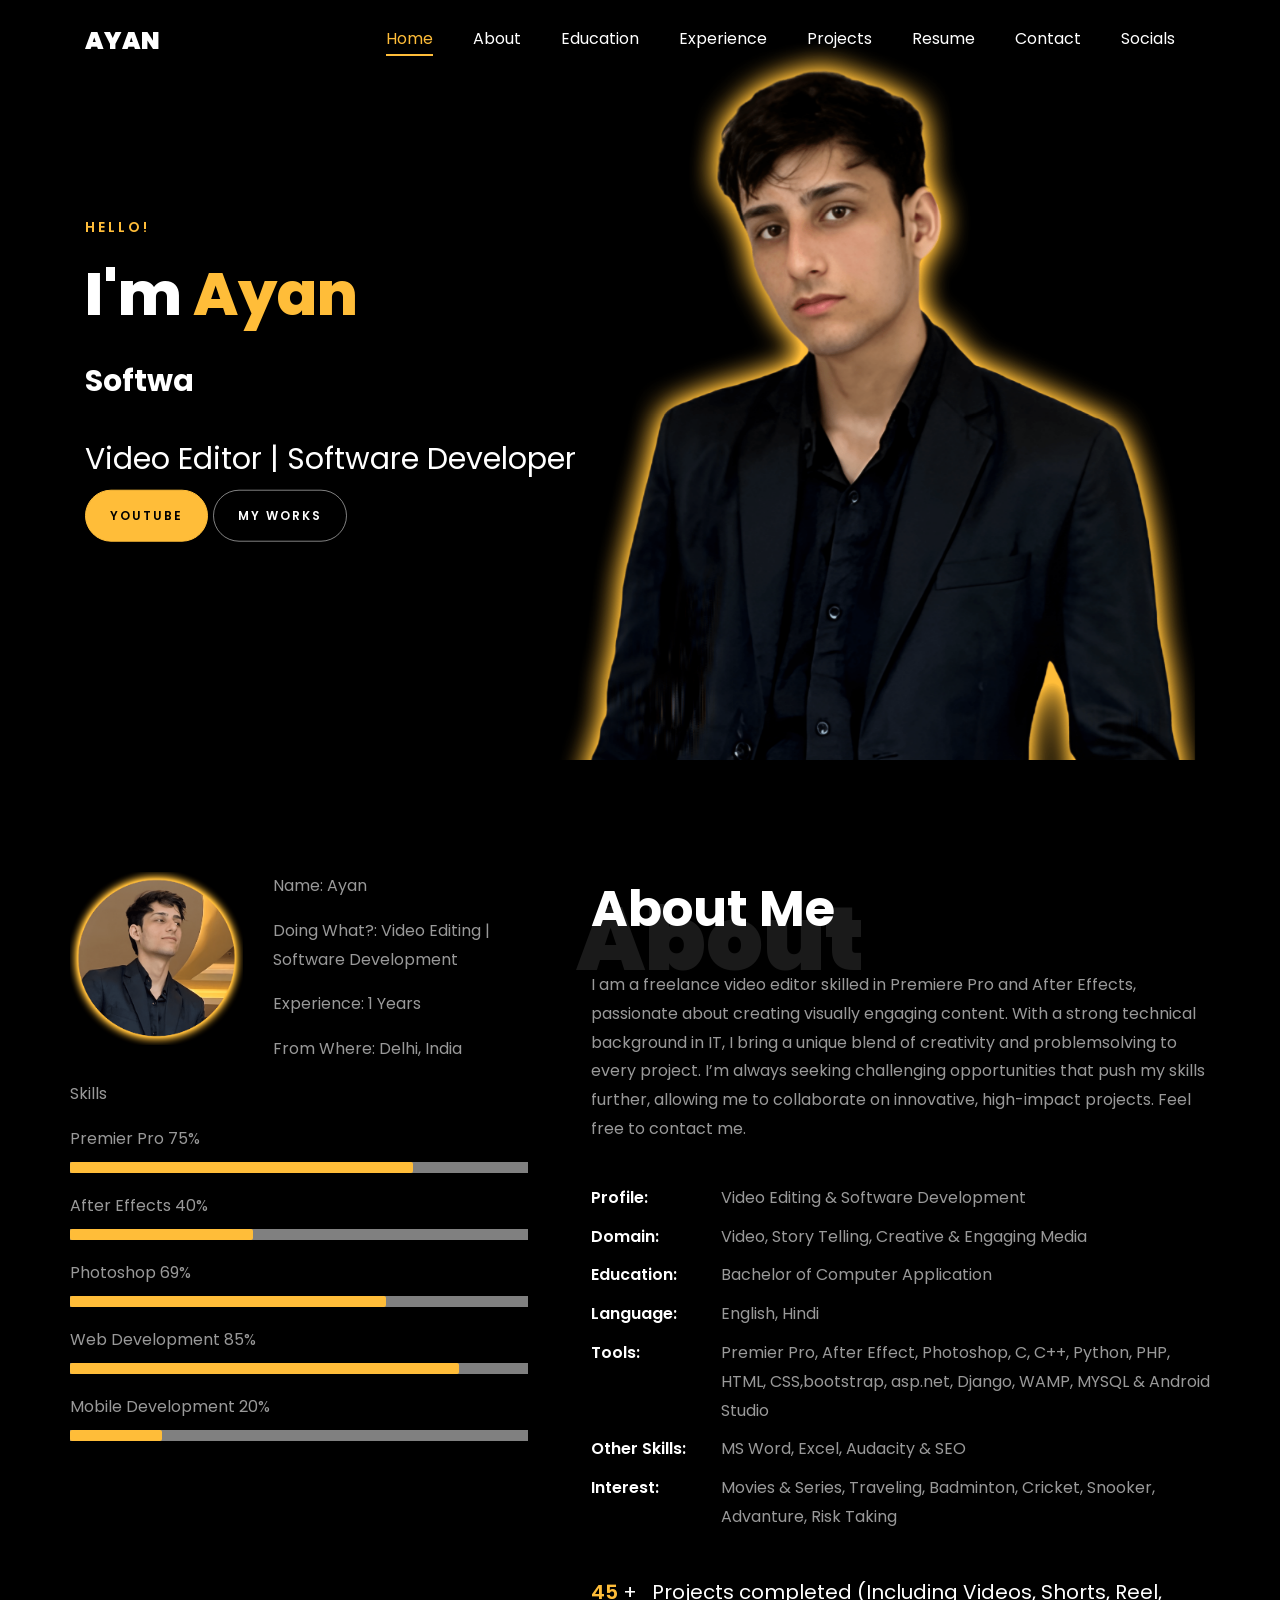
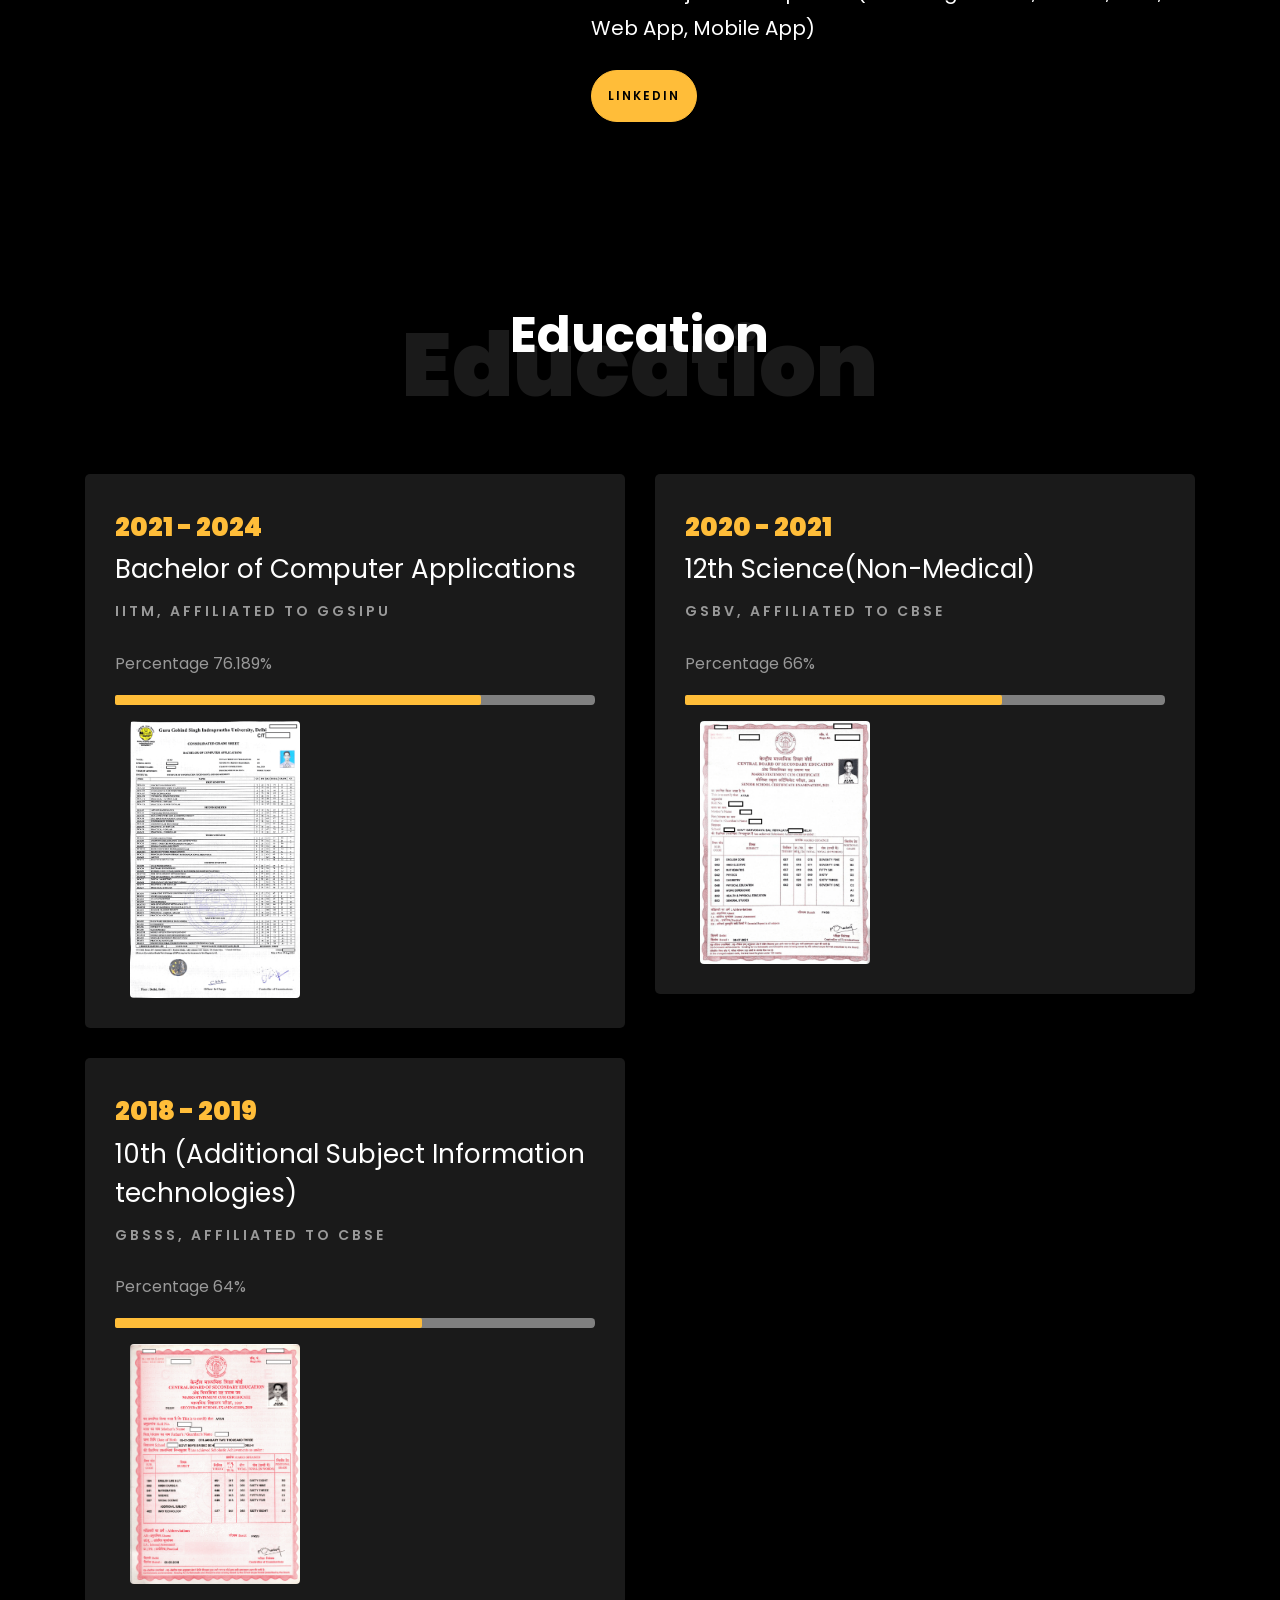
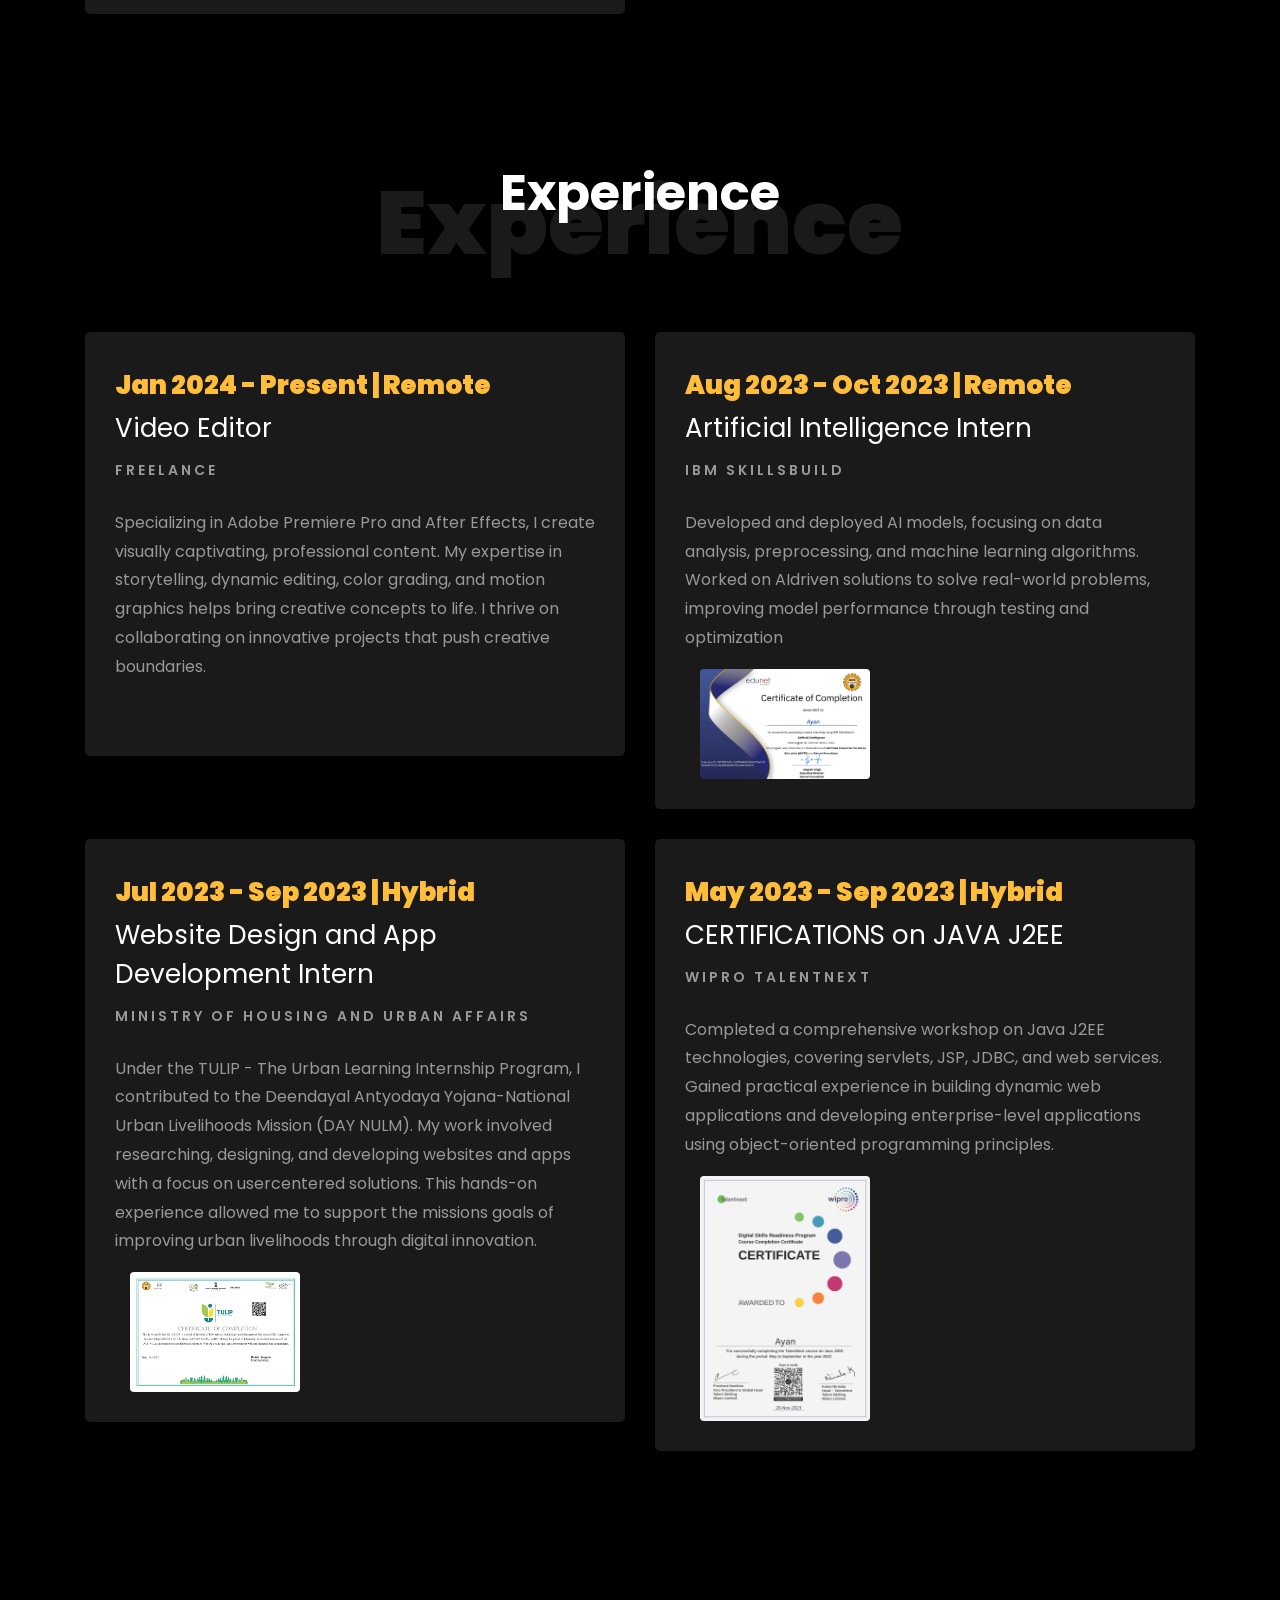
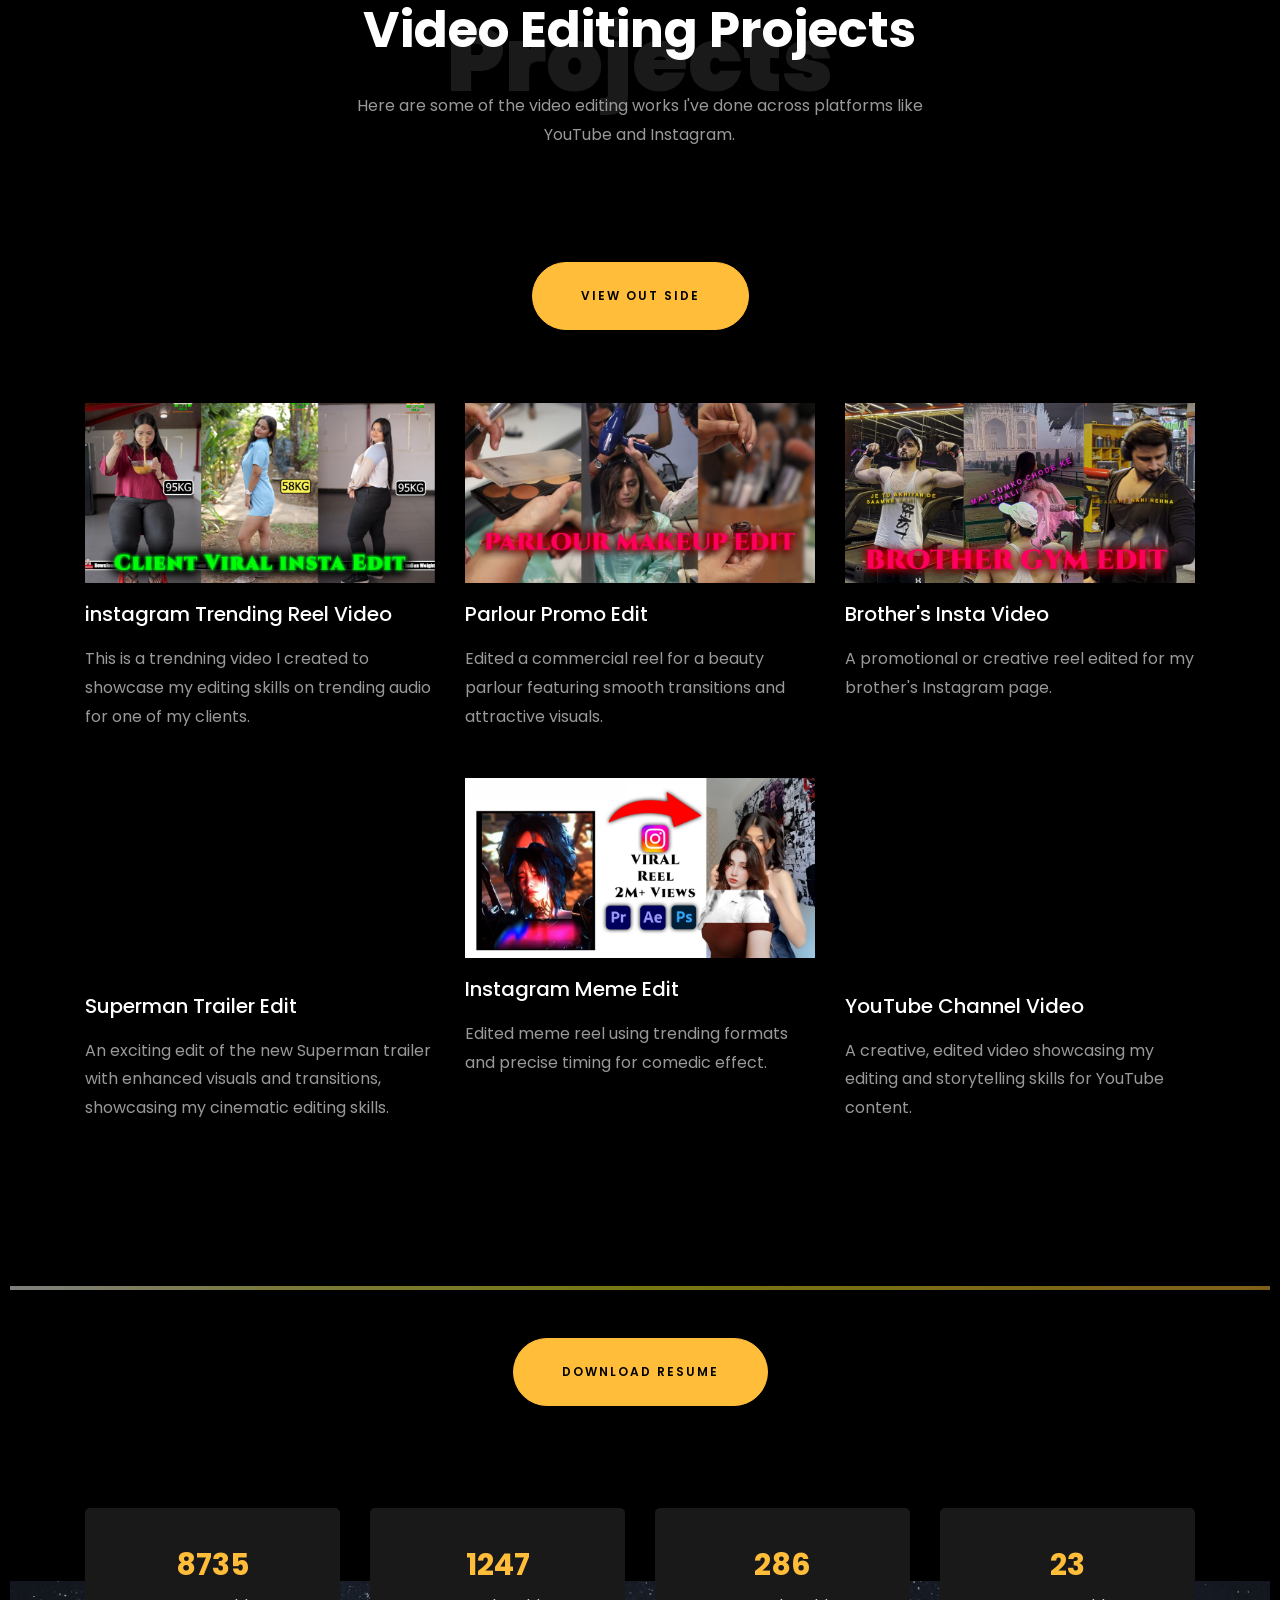
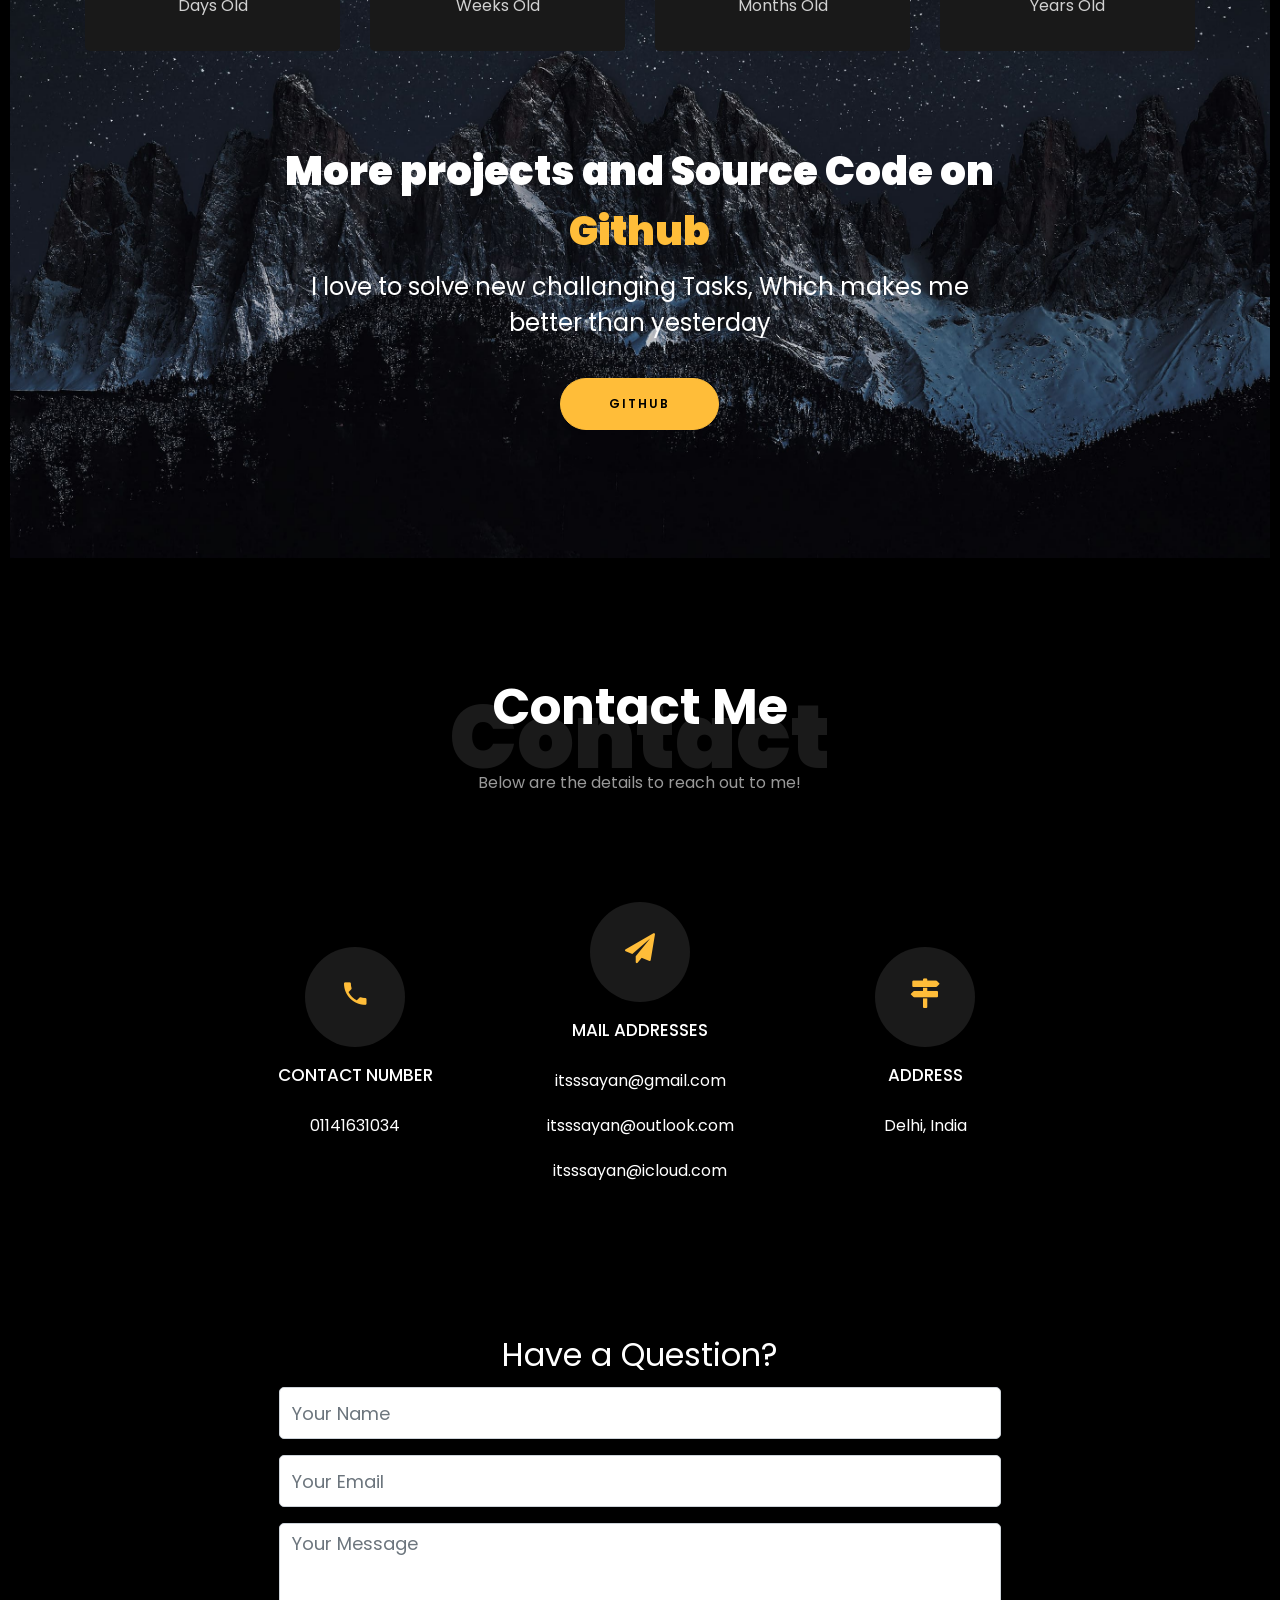
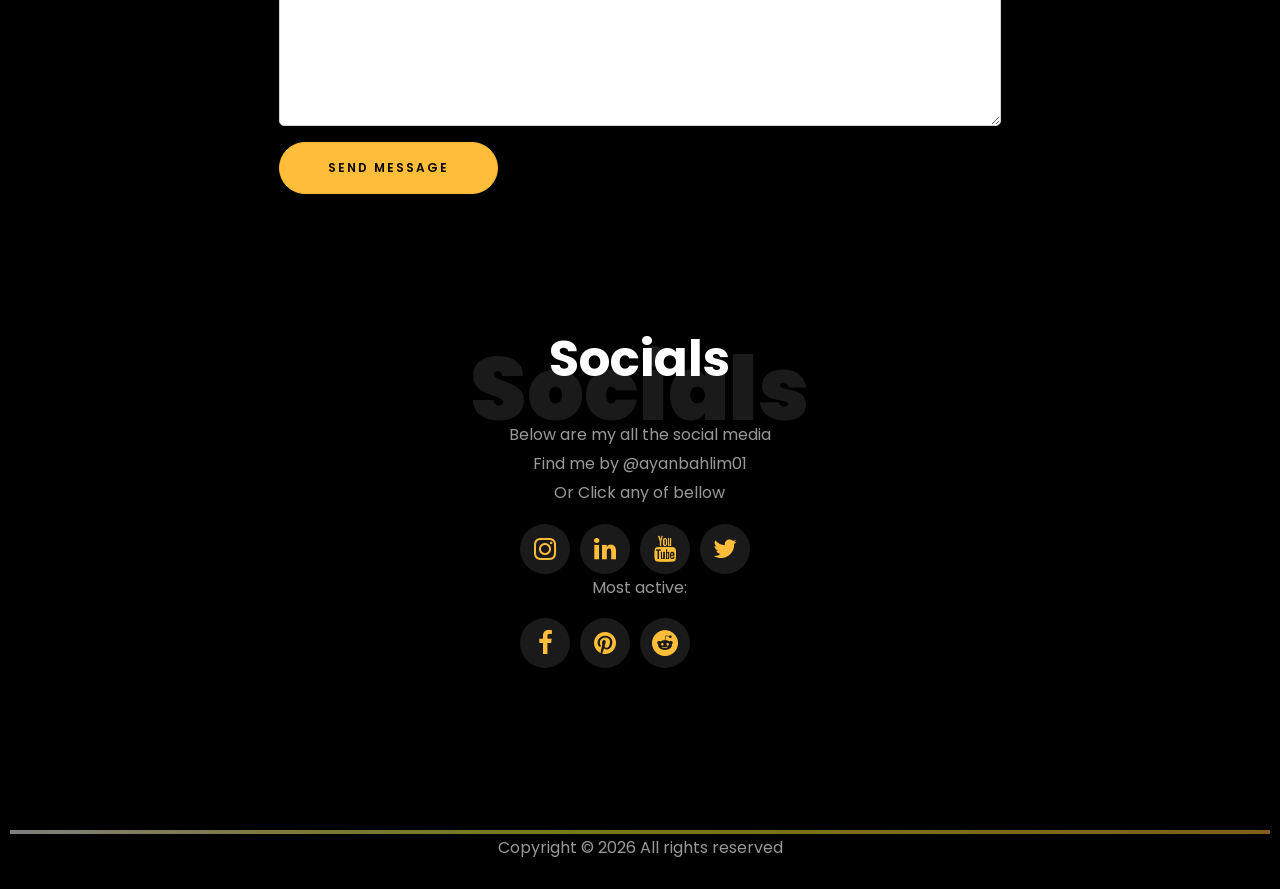
==== commit 561e584d: "Update index.html" ====
--- a/index.html
+++ b/index.html
@@ -562,13 +562,13 @@
 				<!-- Trending Reel Video as Thumbnail Link -->
 				<div class="col-md-4 d-flex ftco-animate">
 					<div class="blog-entry justify-content-end">
-						<a target="_blank" rel="noopener noreferrer" href="https://vimeo.com/video/1091701558"
+						<a target="_blank" rel="noopener noreferrer" href="https://vimeo.com/video/1091701558/d259dc918b"
 							class="block-20 zoom-effect" style="background-image: url('images/task4.jpg');">
 						</a>
 						<div class="text mt-3 float-right d-block">
 							<h3 class="heading">
 								<a target="_blank" rel="noopener noreferrer"
-									href="https://vimeo.com/video/1091701558">instagram
+									href="https://vimeo.com/video/1091701558/d259dc918b">instagram
 									Trending Reel Video</a>
 							</h3>
 							<p>This is a trendning video I created to showcase my editing skills on trending audio for
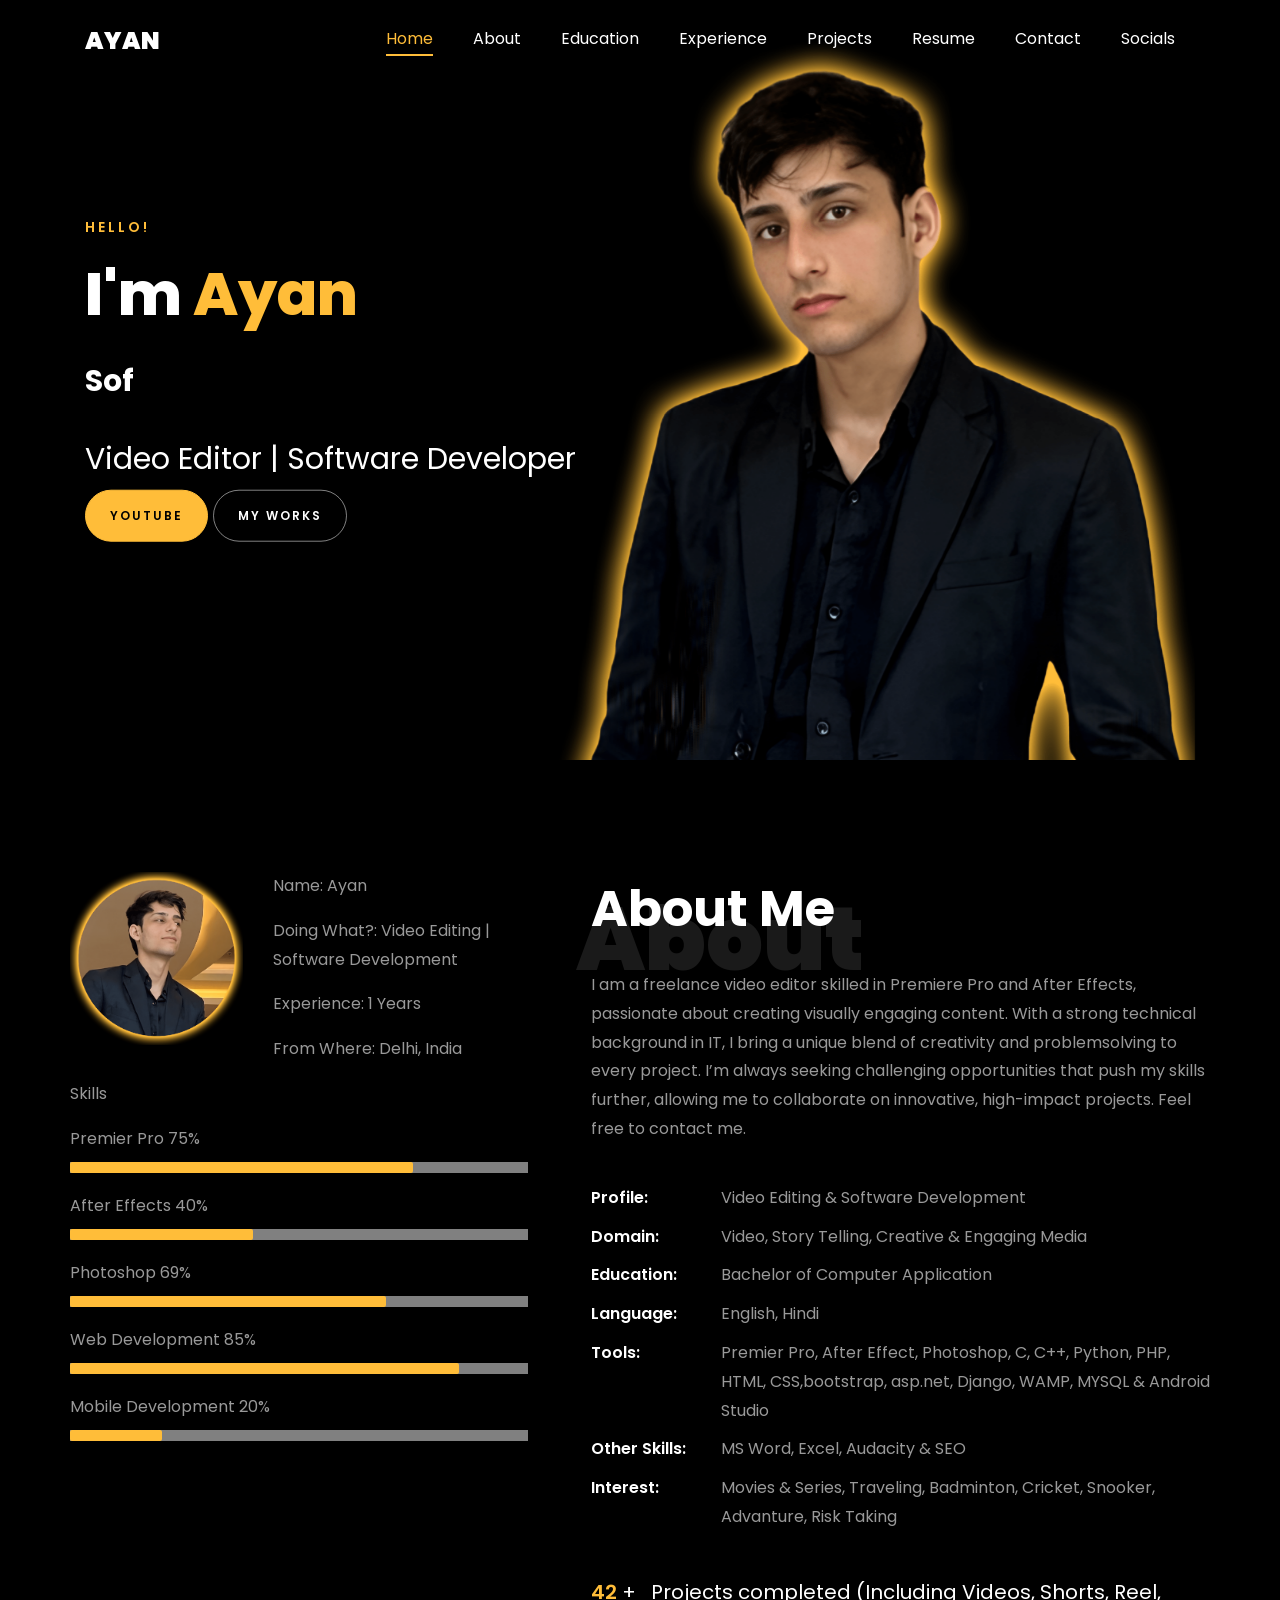
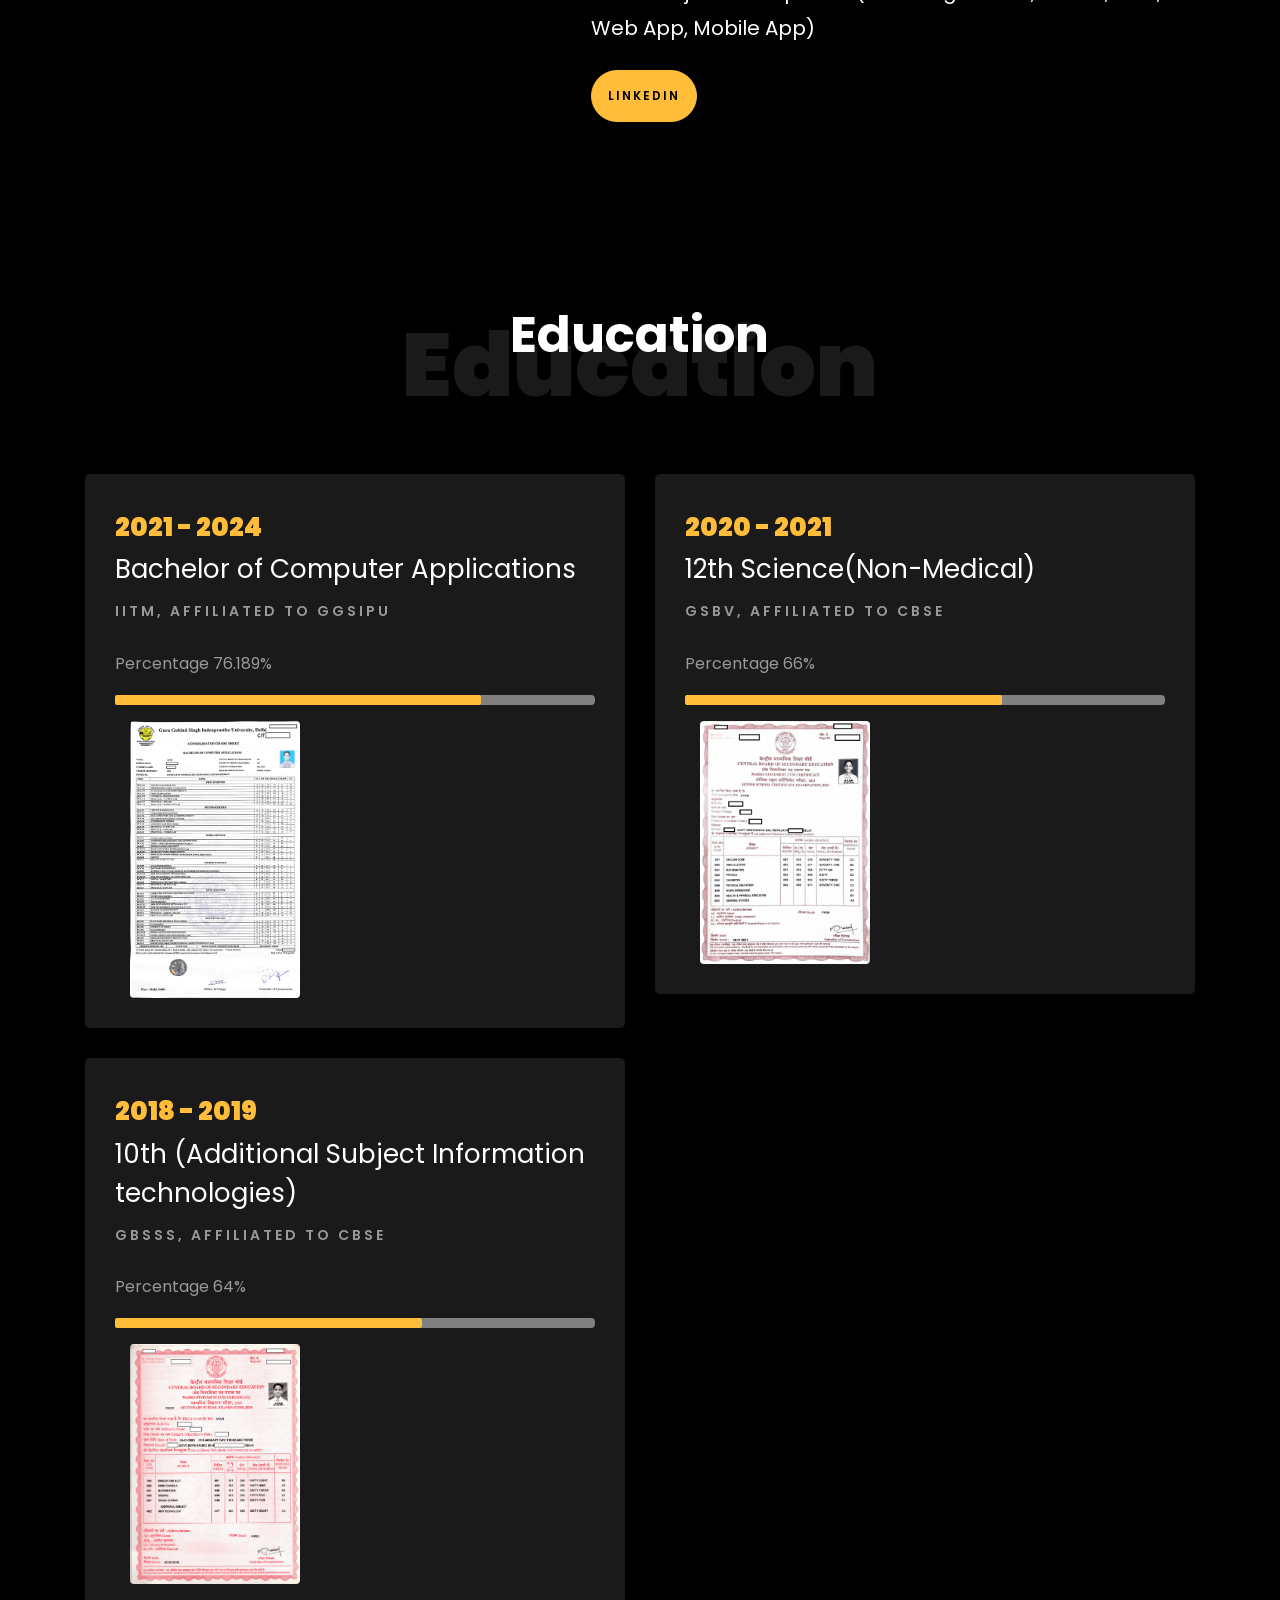
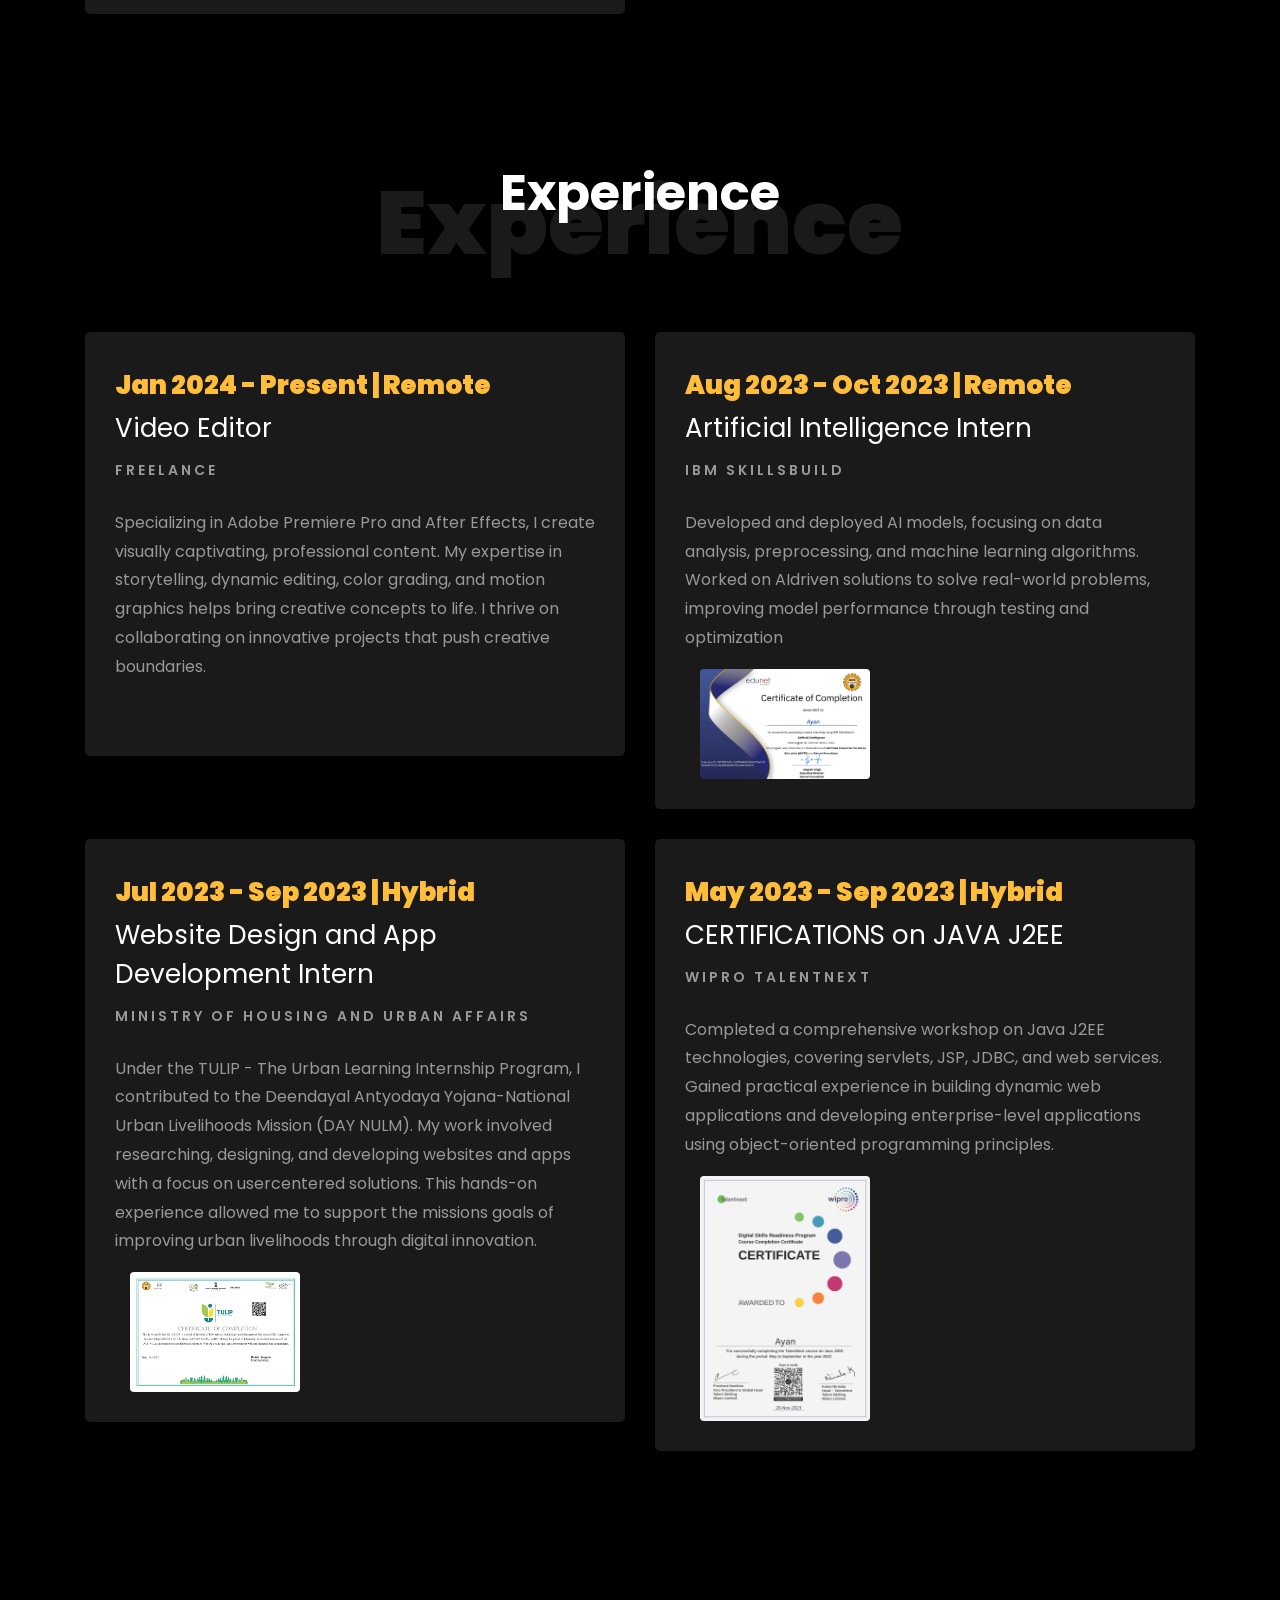
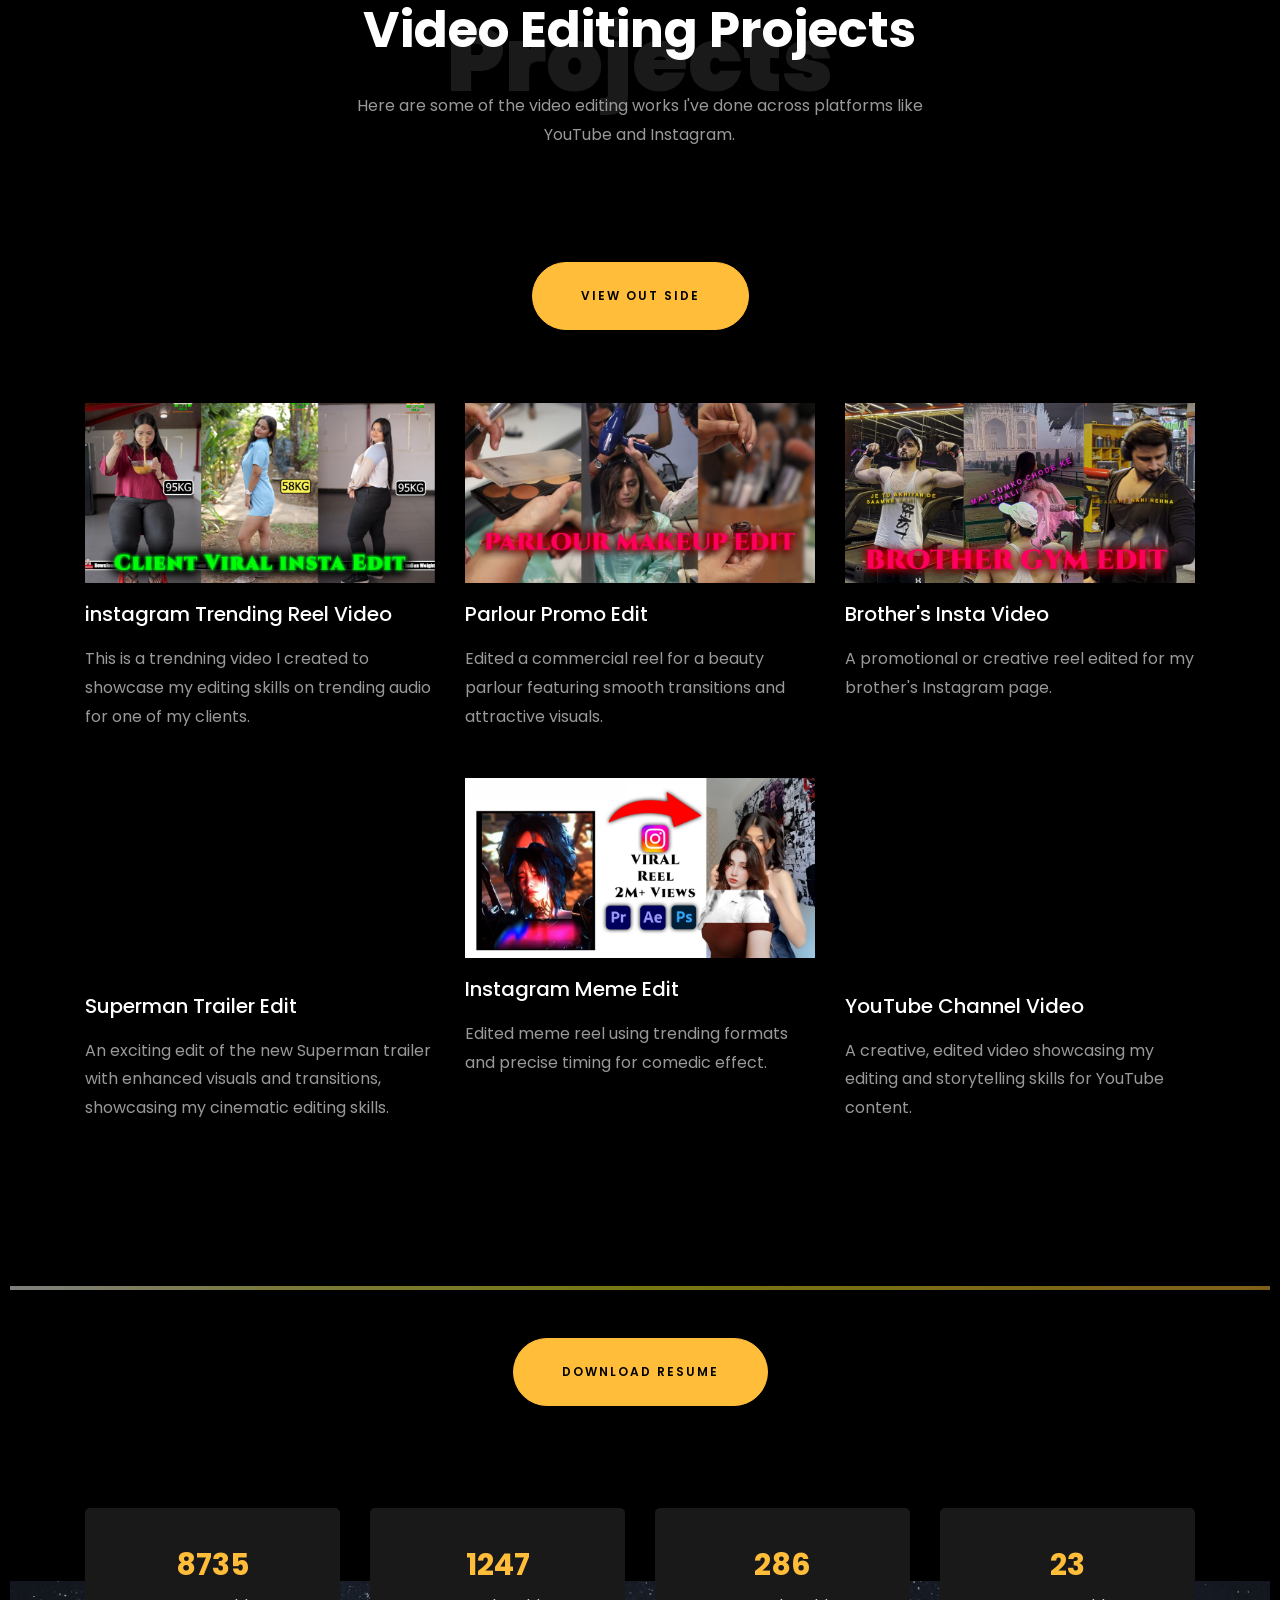
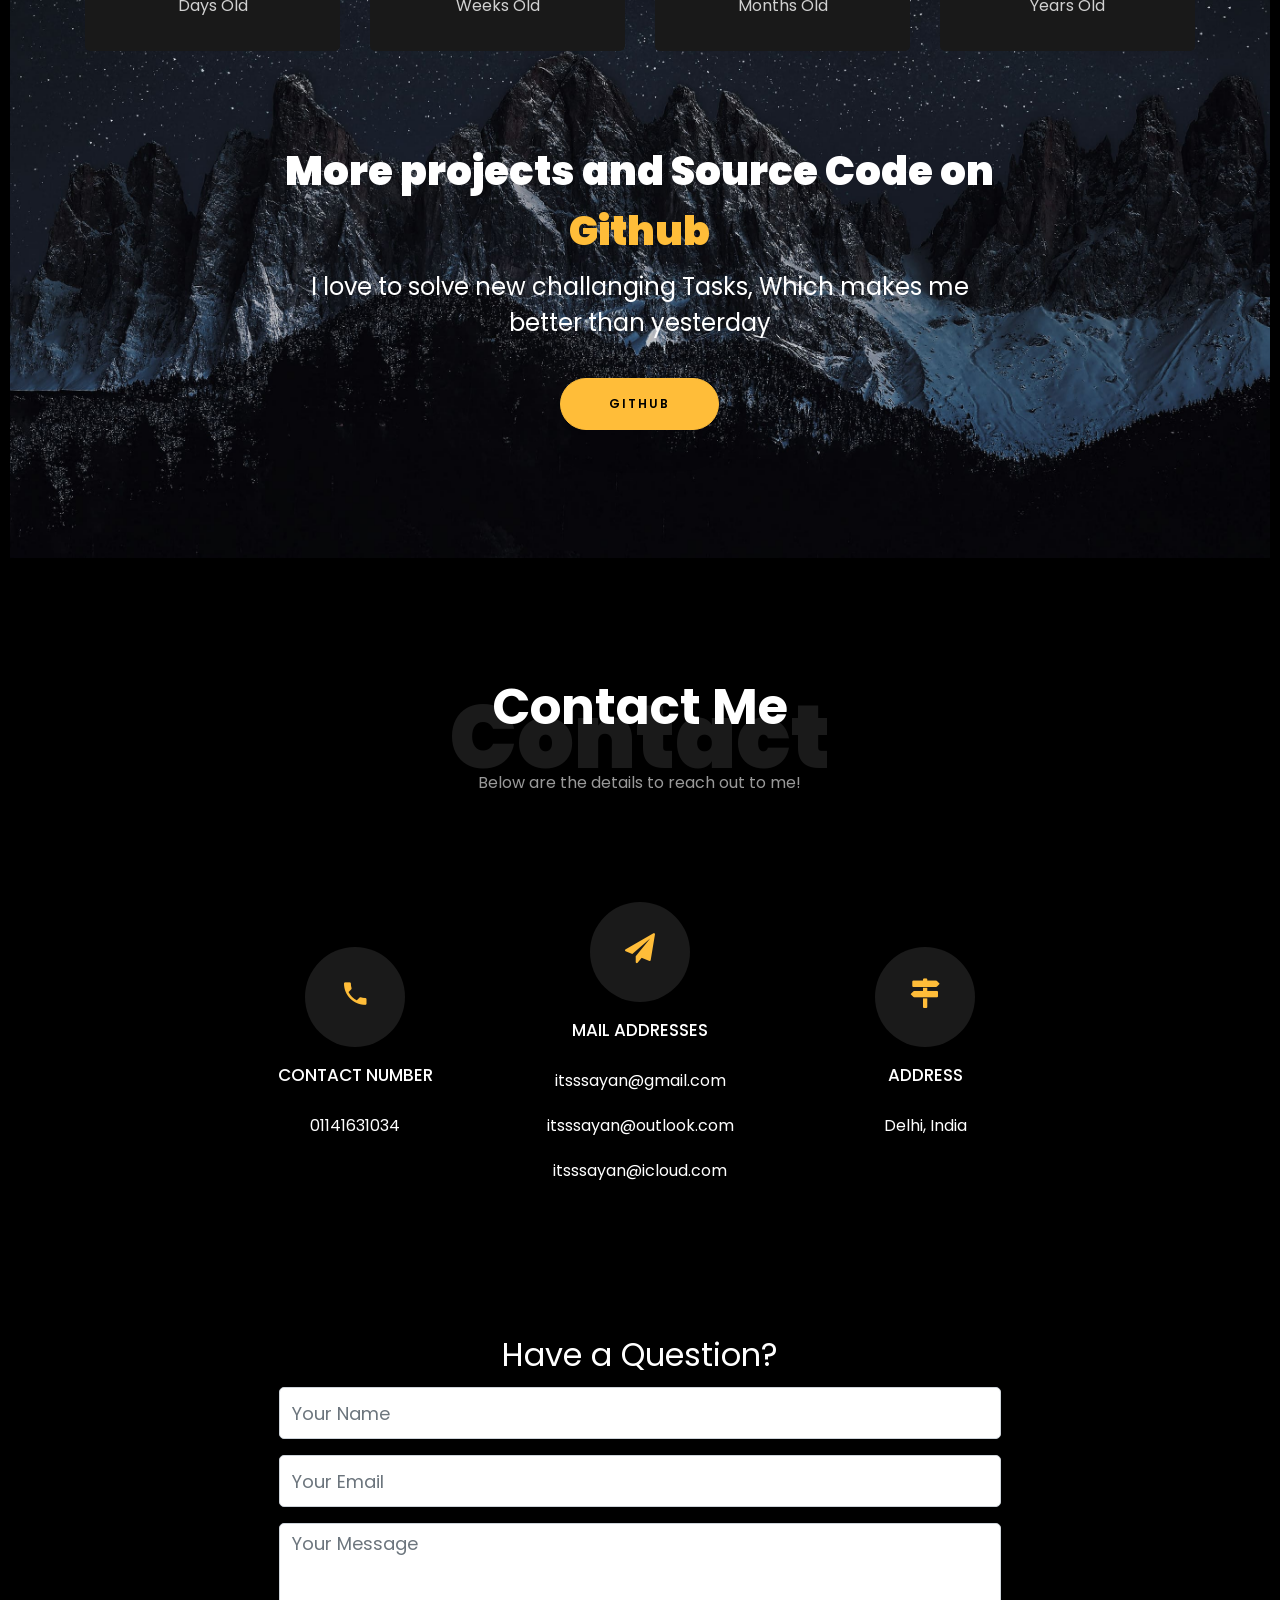
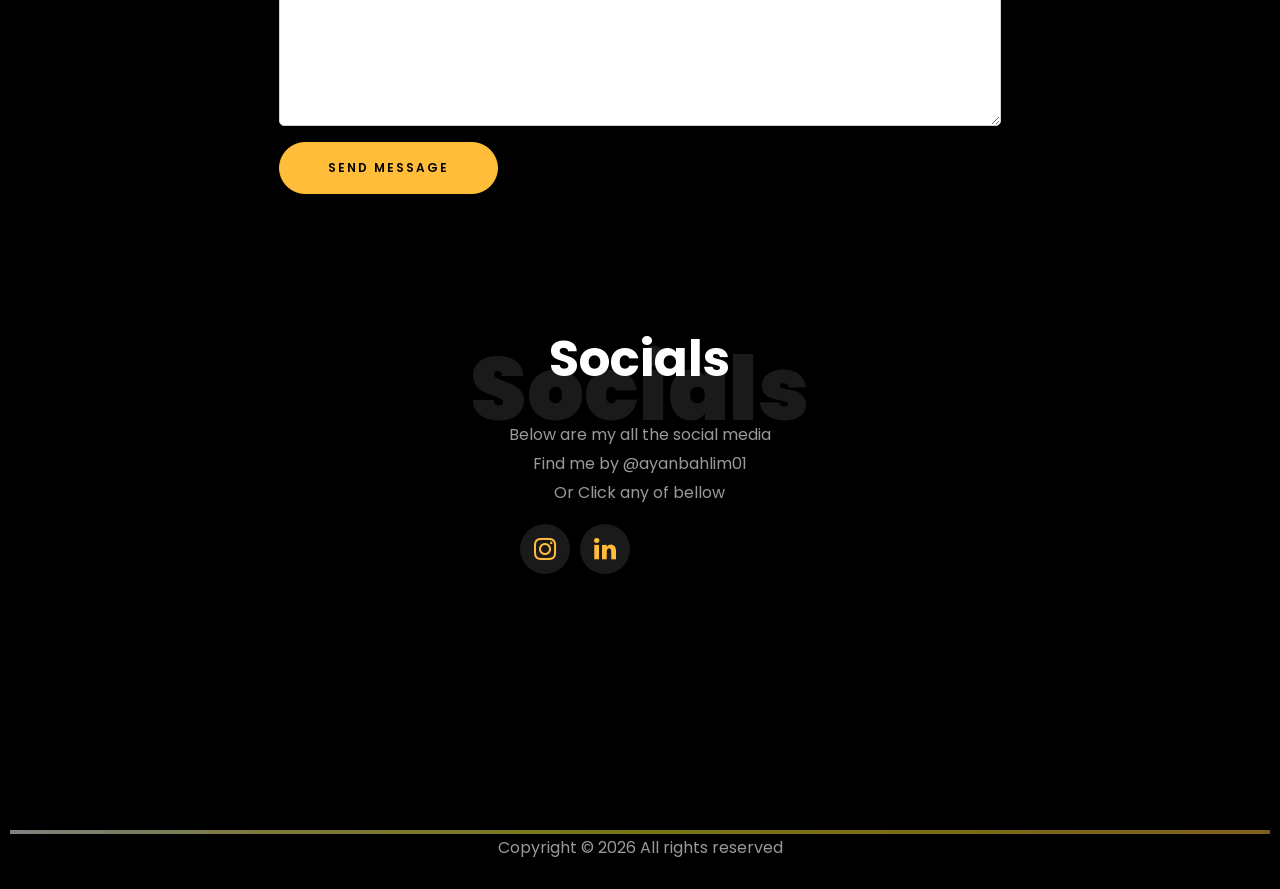
==== commit ac53650e: "Update index.html" ====
--- a/index.html
+++ b/index.html
@@ -562,13 +562,13 @@
 				<!-- Trending Reel Video as Thumbnail Link -->
 				<div class="col-md-4 d-flex ftco-animate">
 					<div class="blog-entry justify-content-end">
-						<a target="_blank" rel="noopener noreferrer" href="https://vimeo.com/video/1091701558/d259dc918b"
+						<a target="_blank" rel="noopener noreferrer" href="https://vimeo.com/1091701558/d259dc918b?ts=0&share=copy"
 							class="block-20 zoom-effect" style="background-image: url('images/task4.jpg');">
 						</a>
 						<div class="text mt-3 float-right d-block">
 							<h3 class="heading">
 								<a target="_blank" rel="noopener noreferrer"
-									href="https://vimeo.com/video/1091701558/d259dc918b">instagram
+									href="https://vimeo.com/1091701558/d259dc918b?ts=0&share=copy">instagram
 									Trending Reel Video</a>
 							</h3>
 							<p>This is a trendning video I created to showcase my editing skills on trending audio for
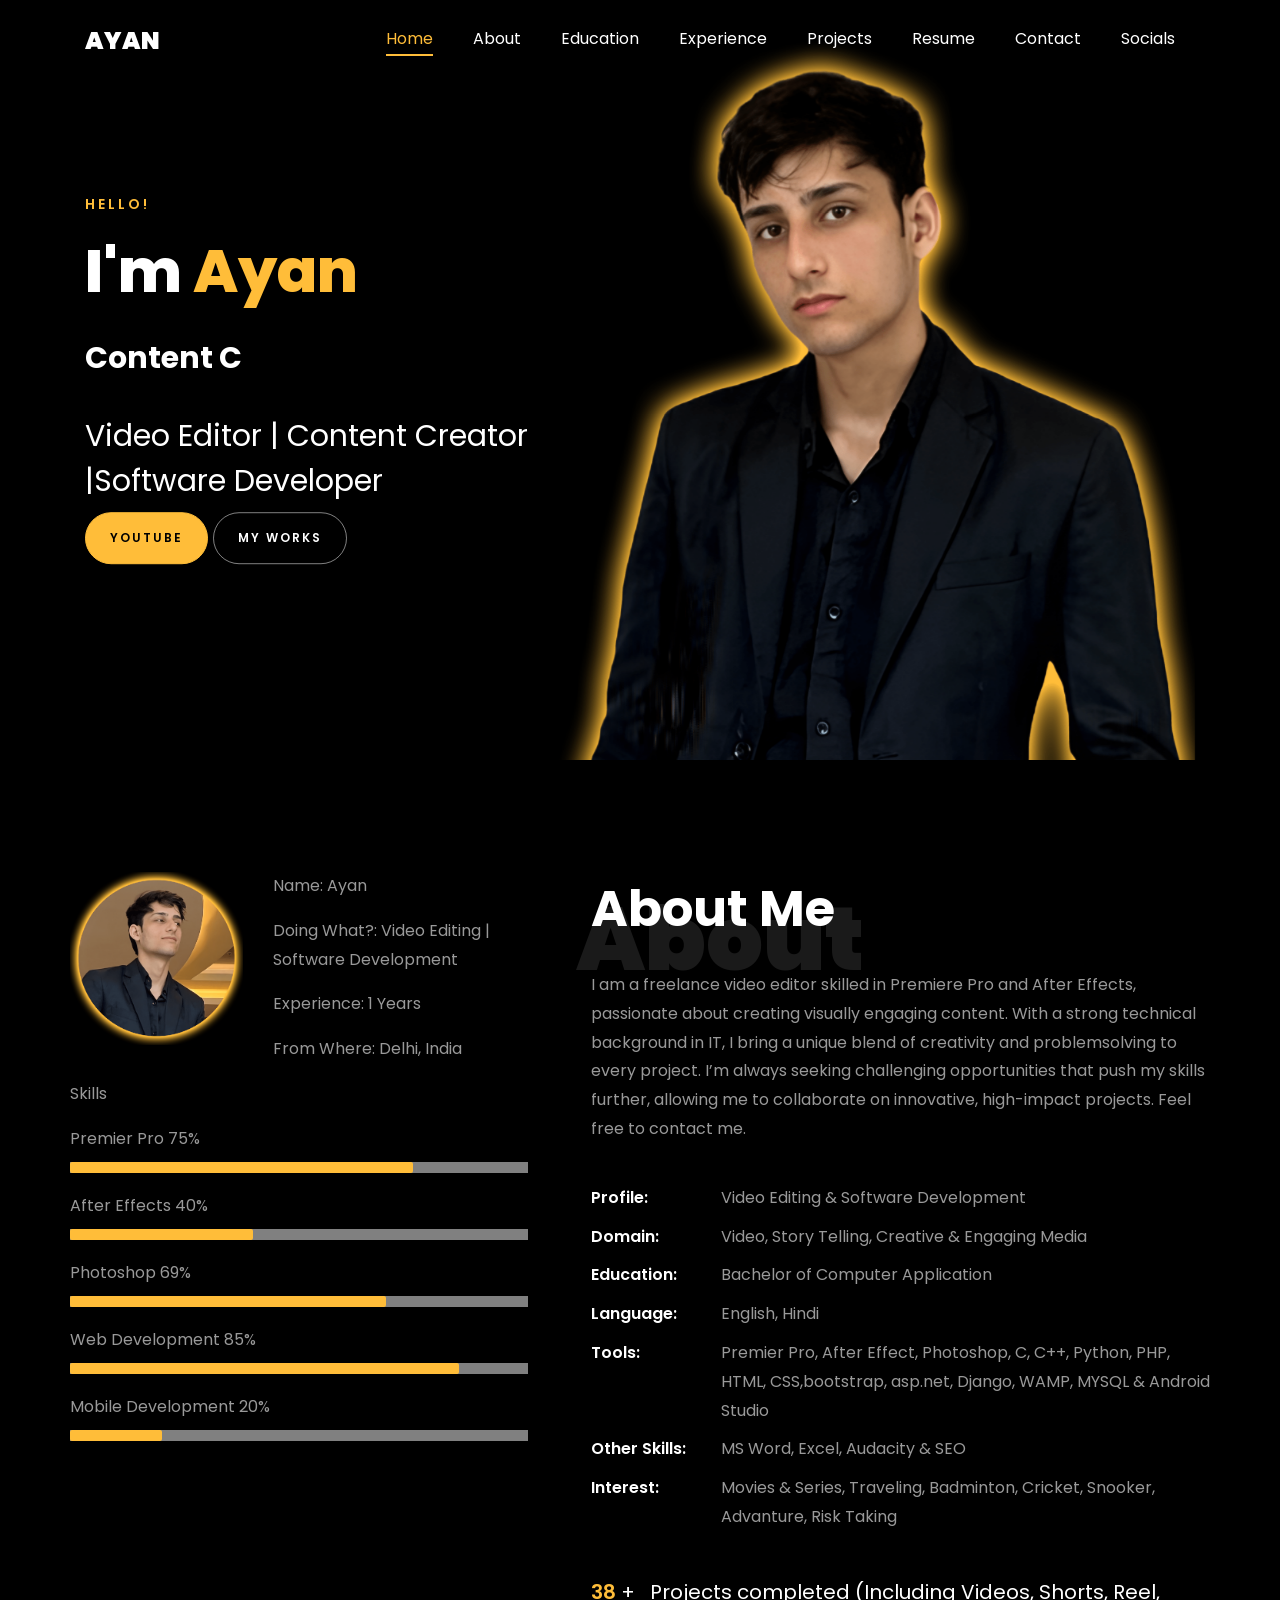
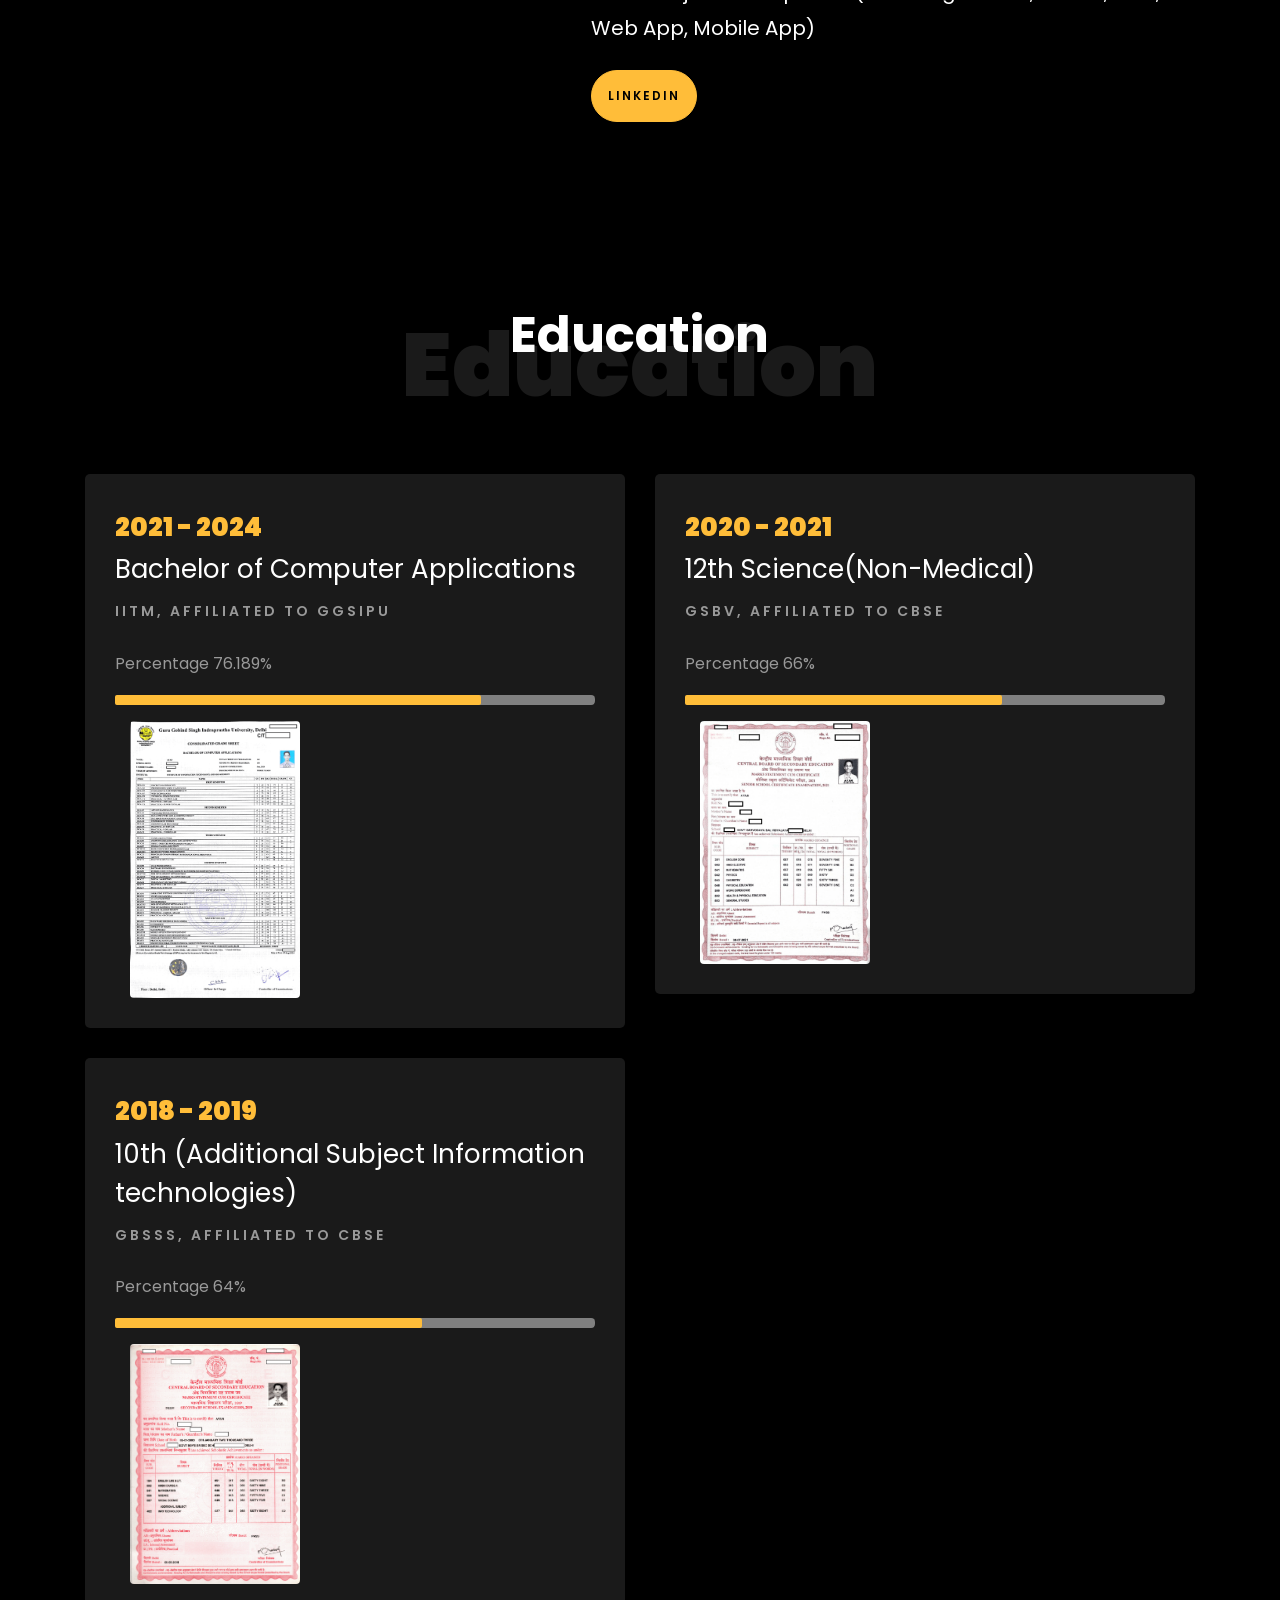
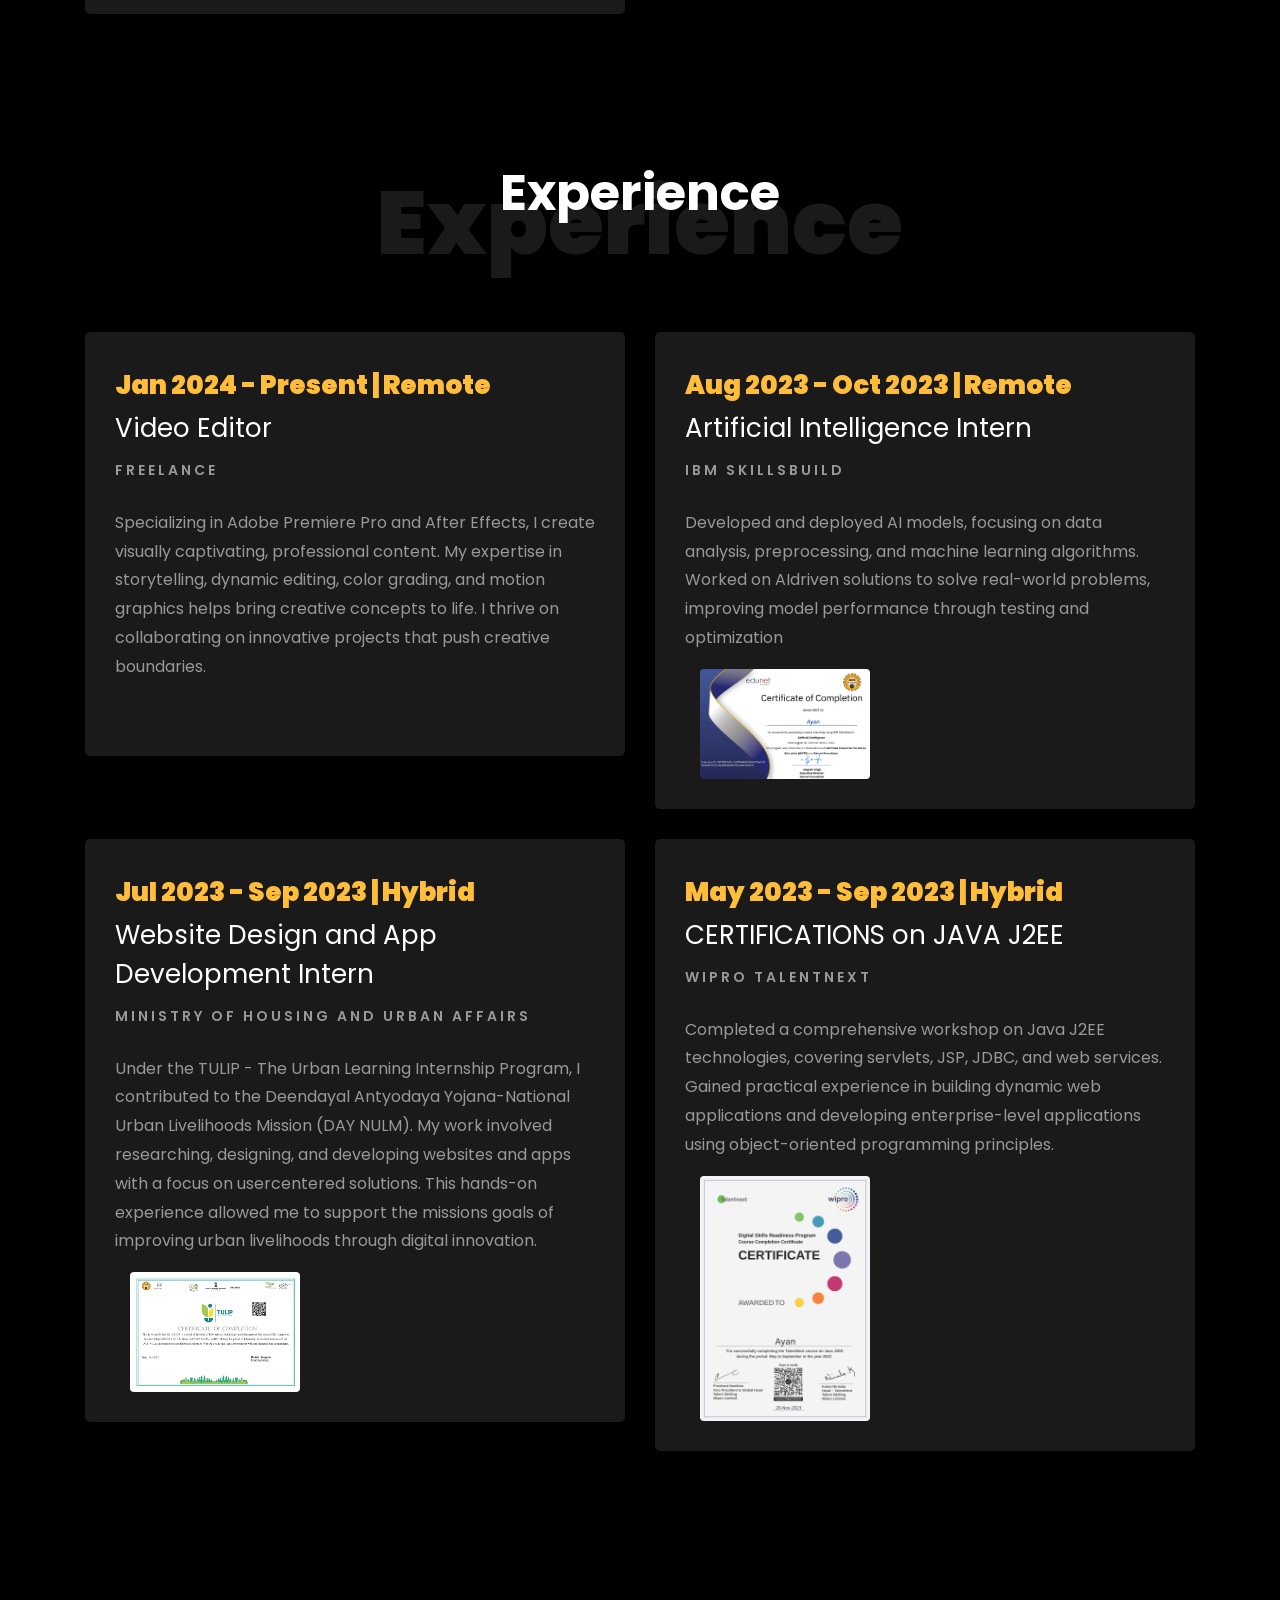
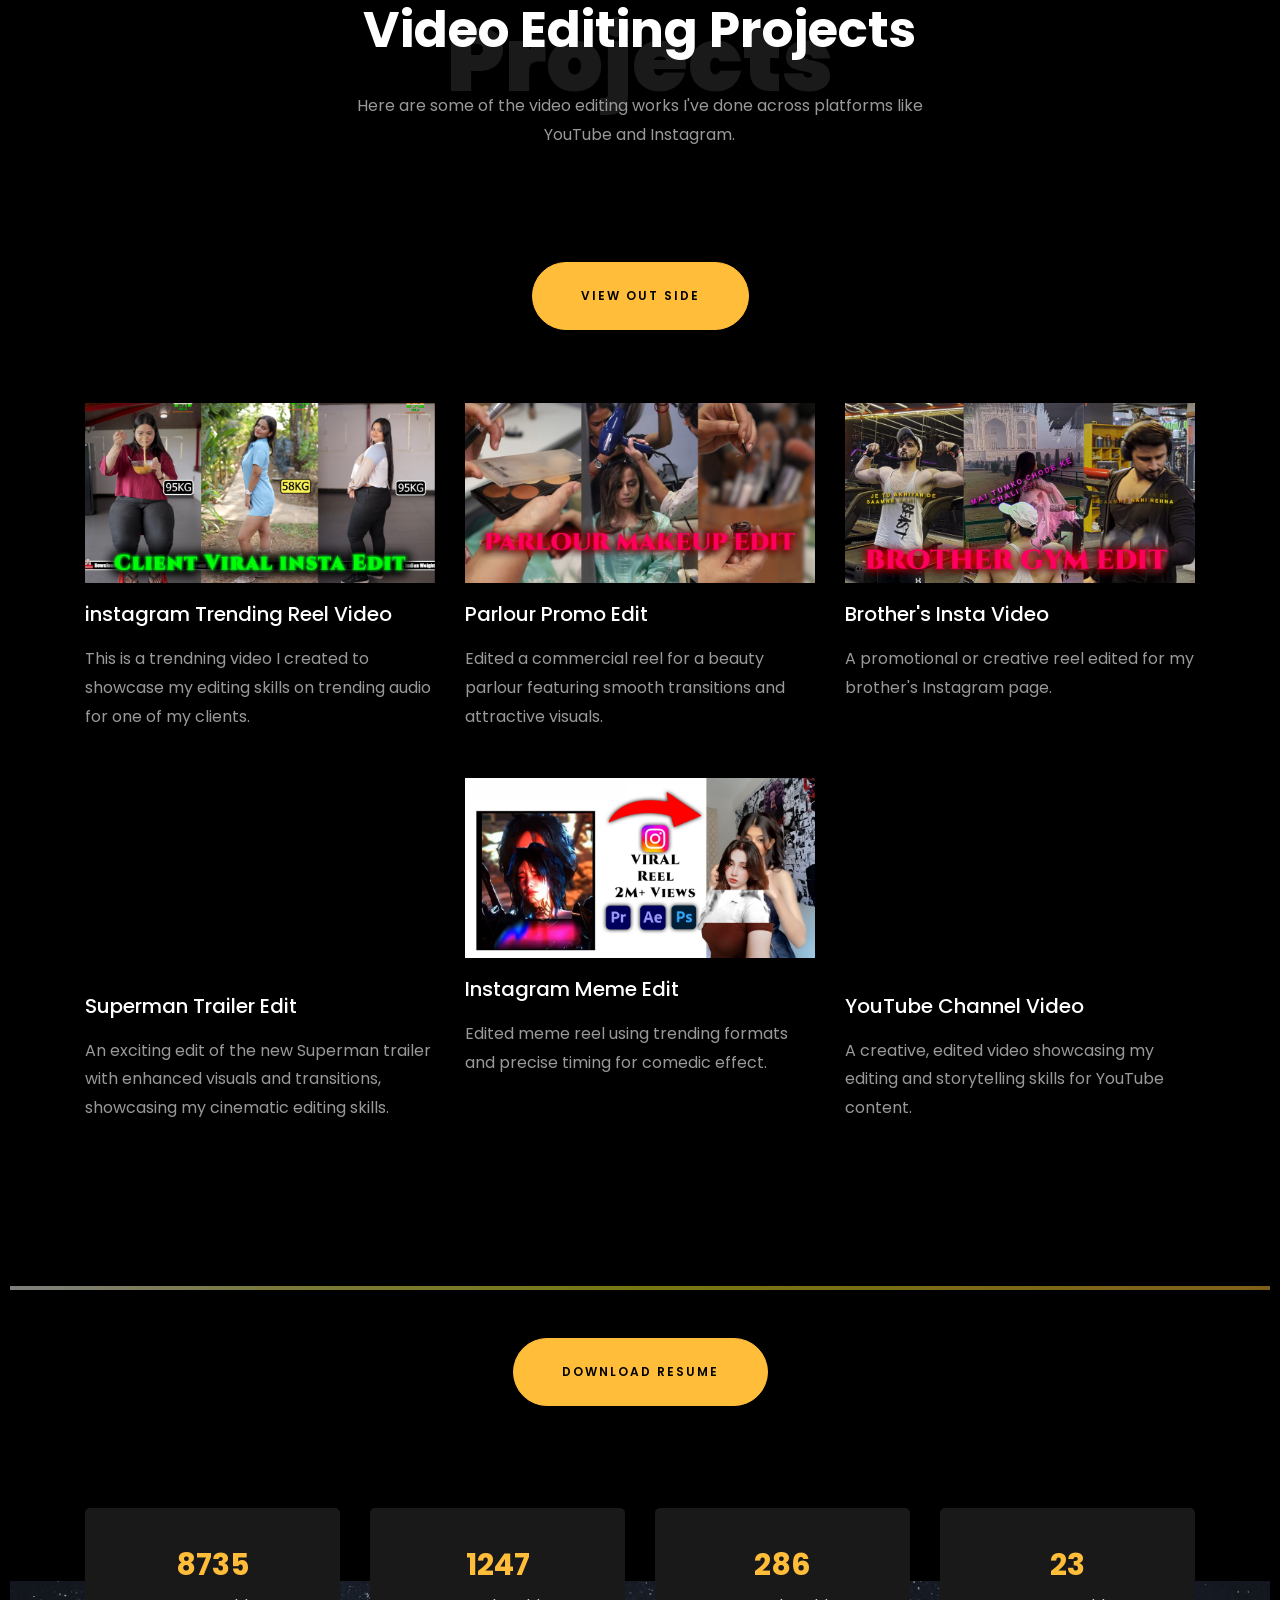
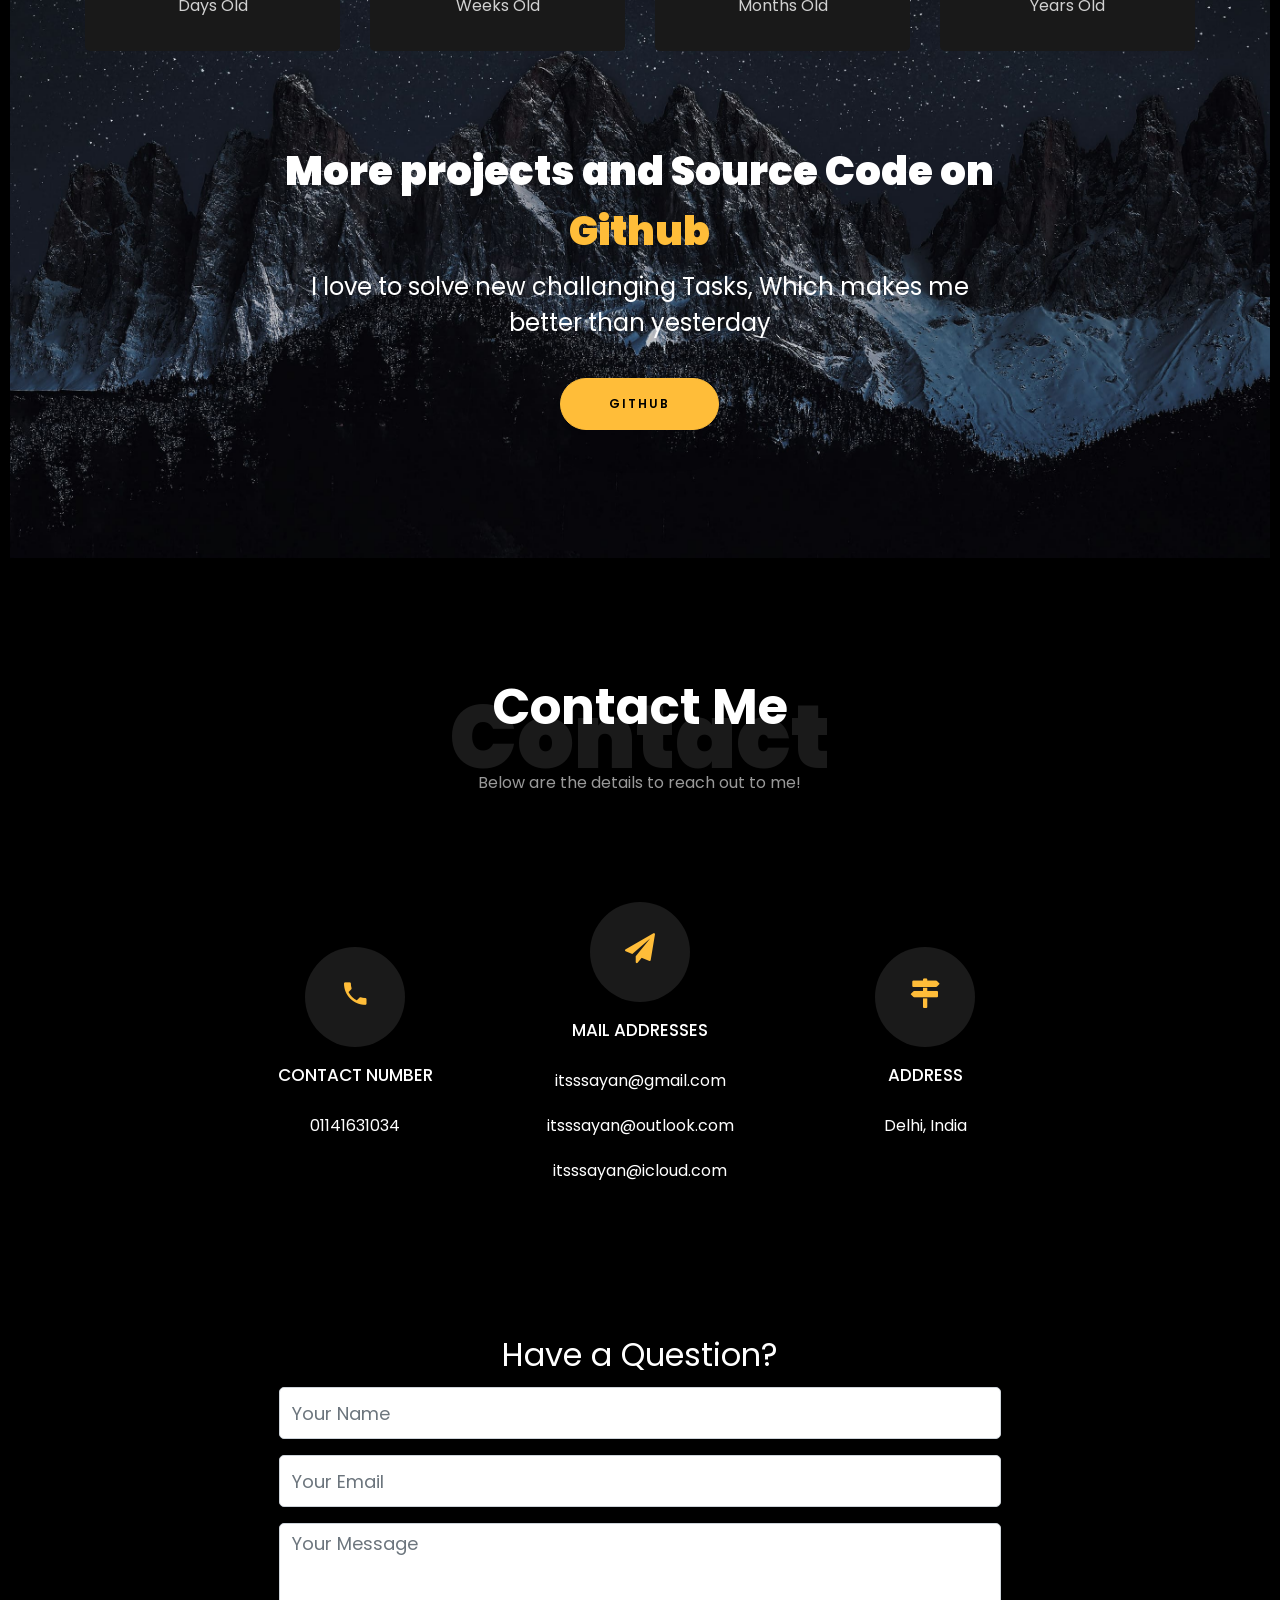
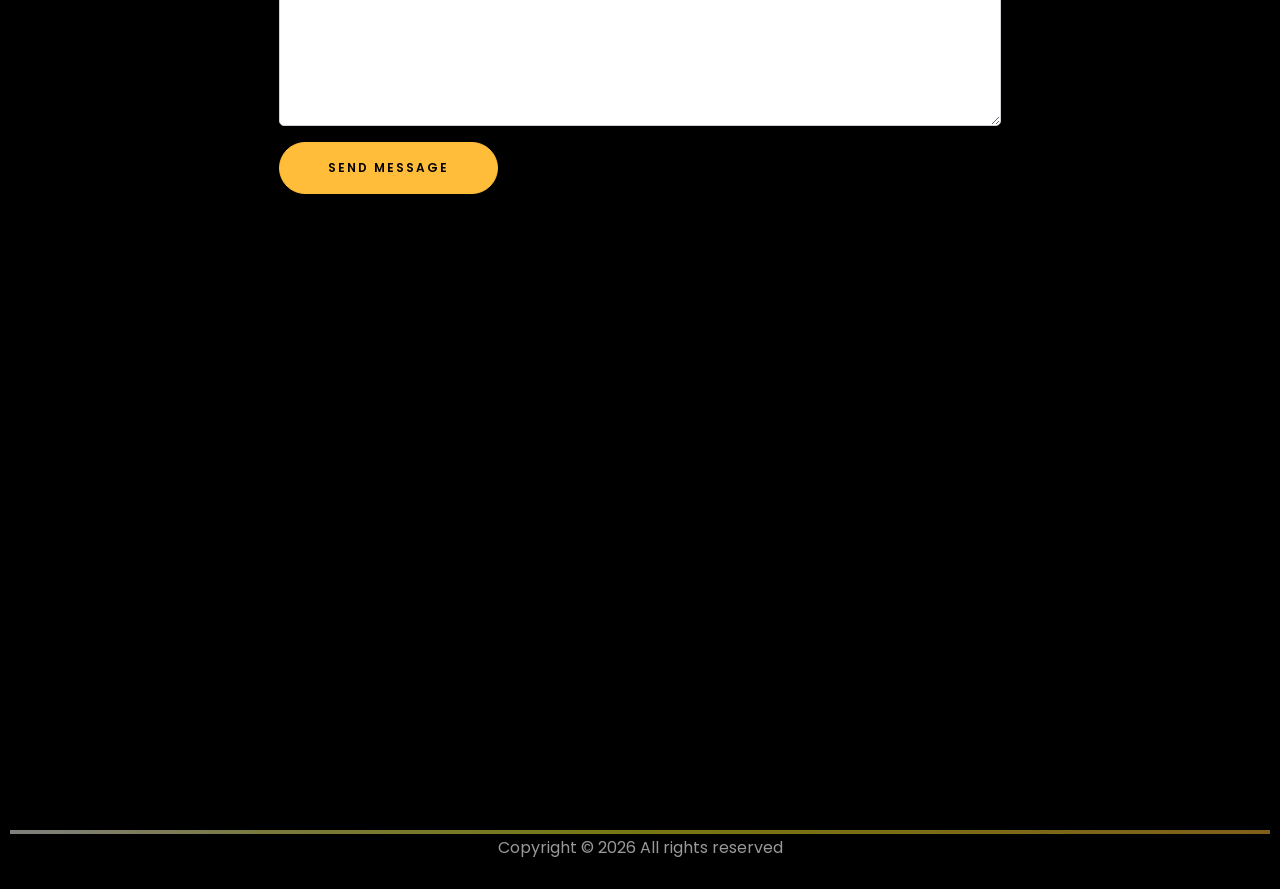
==== commit 31db2512: "time slowed Update index.html" ====
--- a/index.html
+++ b/index.html
@@ -179,41 +179,40 @@
 								<span id="typing-animation"></span>
 
 								<script>
-
-									// Initialize the typing animation
-									const typingAnimationElement = document.getElementById('typing-animation');
-
-									// Create an array of typing text
-									const typingTexts = [
-										'Video Editor  ',
-										'Software Developer  ',
-										'Content Creator   ',
-									];
-
-									// Create a function to display the typing animation for a given text
-									function playTypingAnimation(text) {
-										// Loop through each character and add it to the element
-										for (let i = 0; i < text.length; i++) {
-											setTimeout(() => {
-												typingAnimationElement.textContent += text[i];
-											}, i * 200); // Increase the delay to slow down the typing animation
-										}
-
-										// Once the animation is complete, reset the text and start over
-										setTimeout(() => {
-											typingAnimationElement.textContent = '';
-											playTypingAnimation(typingTexts[(typingTexts.indexOf(text) + 1) % typingTexts.length]);
-										}, text.length * 200);
-									}
-
-									// Start the typing animation loop
-									playTypingAnimation(typingTexts[0]);
-
-								</script>
+	// Initialize the typing animation
+	const typingAnimationElement = document.getElementById('typing-animation');
+
+	// Create an array of typing text
+	const typingTexts = [
+		'Video Editor  ',
+		'Content Creator  ',
+		'Software Developer   ',
+	];
+
+	const typingSpeed = 90;   // ⬅️ Faster typing speed
+	const pauseBetween = 800; // small pause before next text
+
+	function playTypingAnimation(text) {
+		for (let i = 0; i < text.length; i++) {
+			setTimeout(() => {
+				typingAnimationElement.textContent += text[i];
+			}, i * typingSpeed);
+		}
+
+		setTimeout(() => {
+			typingAnimationElement.textContent = '';
+			playTypingAnimation(
+				typingTexts[(typingTexts.indexOf(text) + 1) % typingTexts.length]
+			);
+		}, text.length * typingSpeed + pauseBetween);
+	}
+
+	playTypingAnimation(typingTexts[0]);
+</script>
 
 								<br>
 								<br>
-								<h2>Video Editor | Software Developer</h2>
+								<h2>Video Editor | Content Creator |Software Developer</h2>
 								<!-- <h2 class="d-flex" style="margin-bottom: 0">With over 5 years of experience</h2> -->
 								<!-- <br> -->
 								<p><a target="_blank" rel="noopener noreferrer"
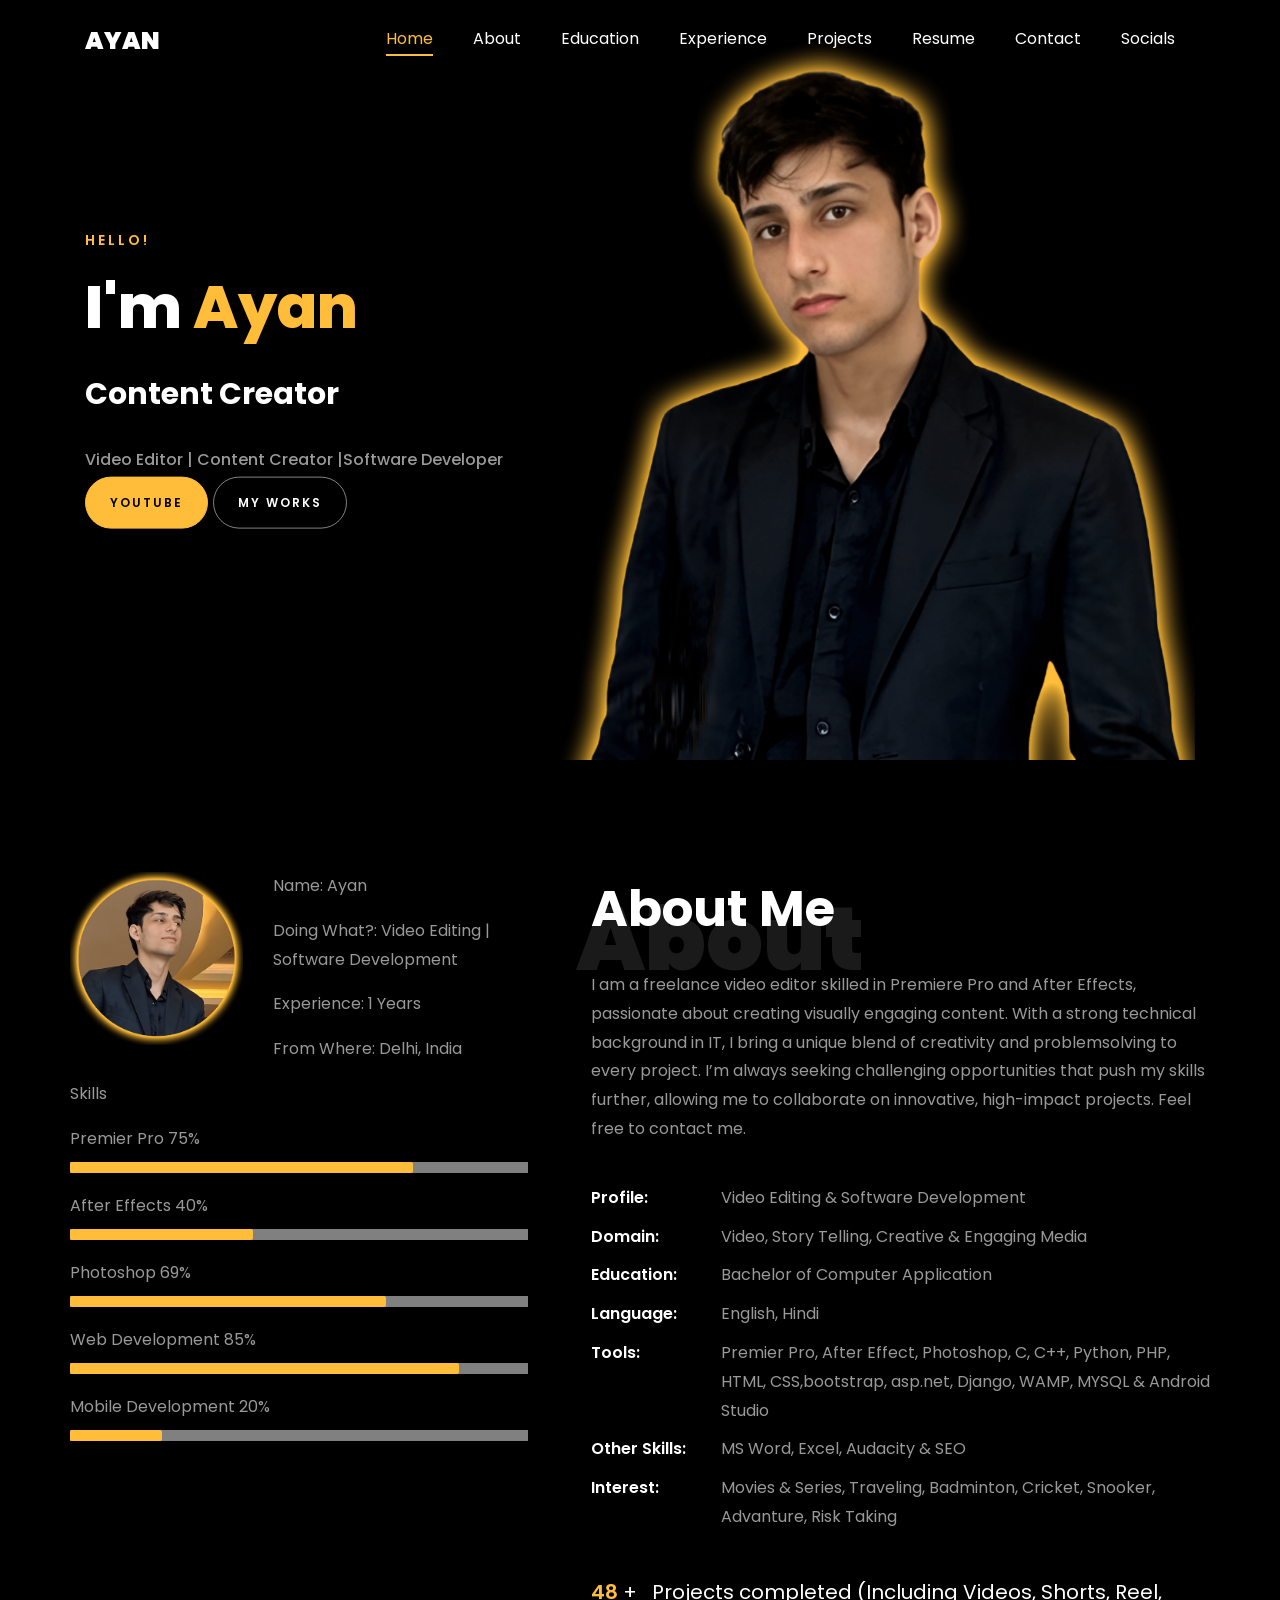
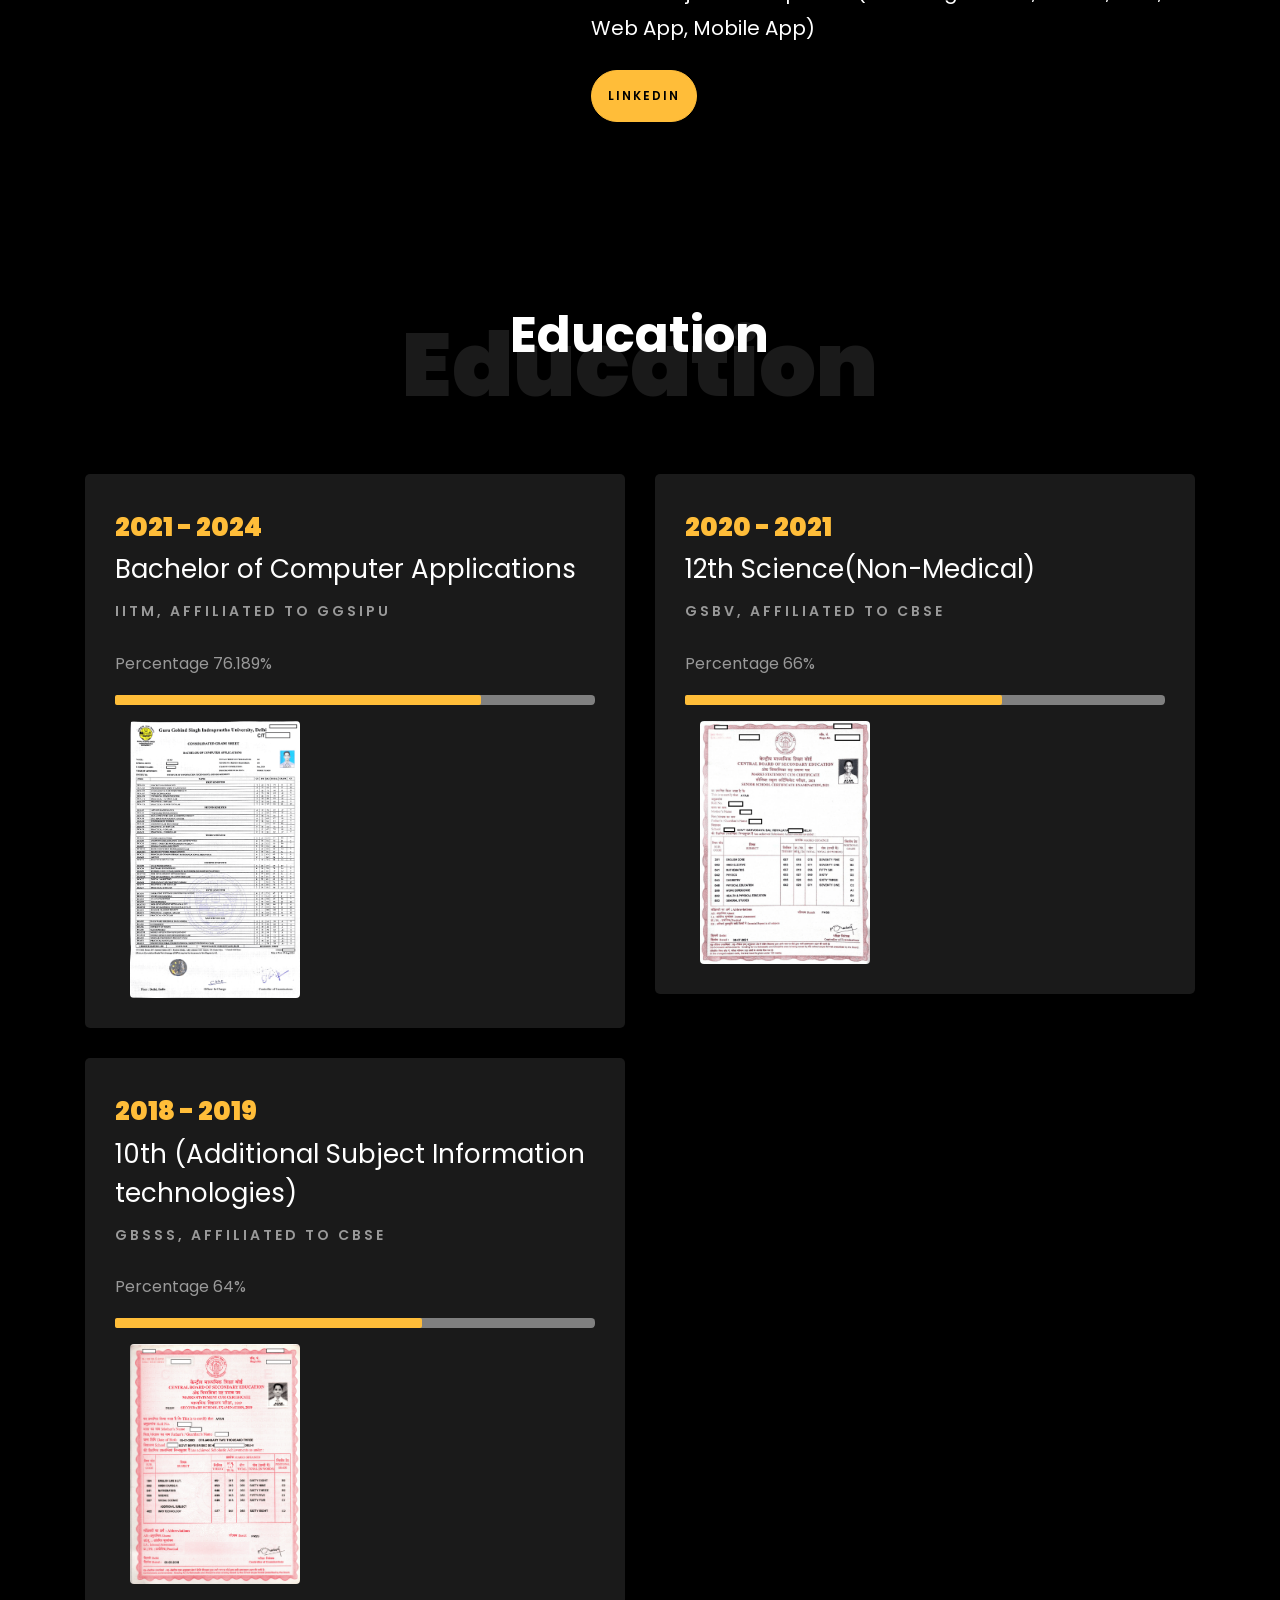
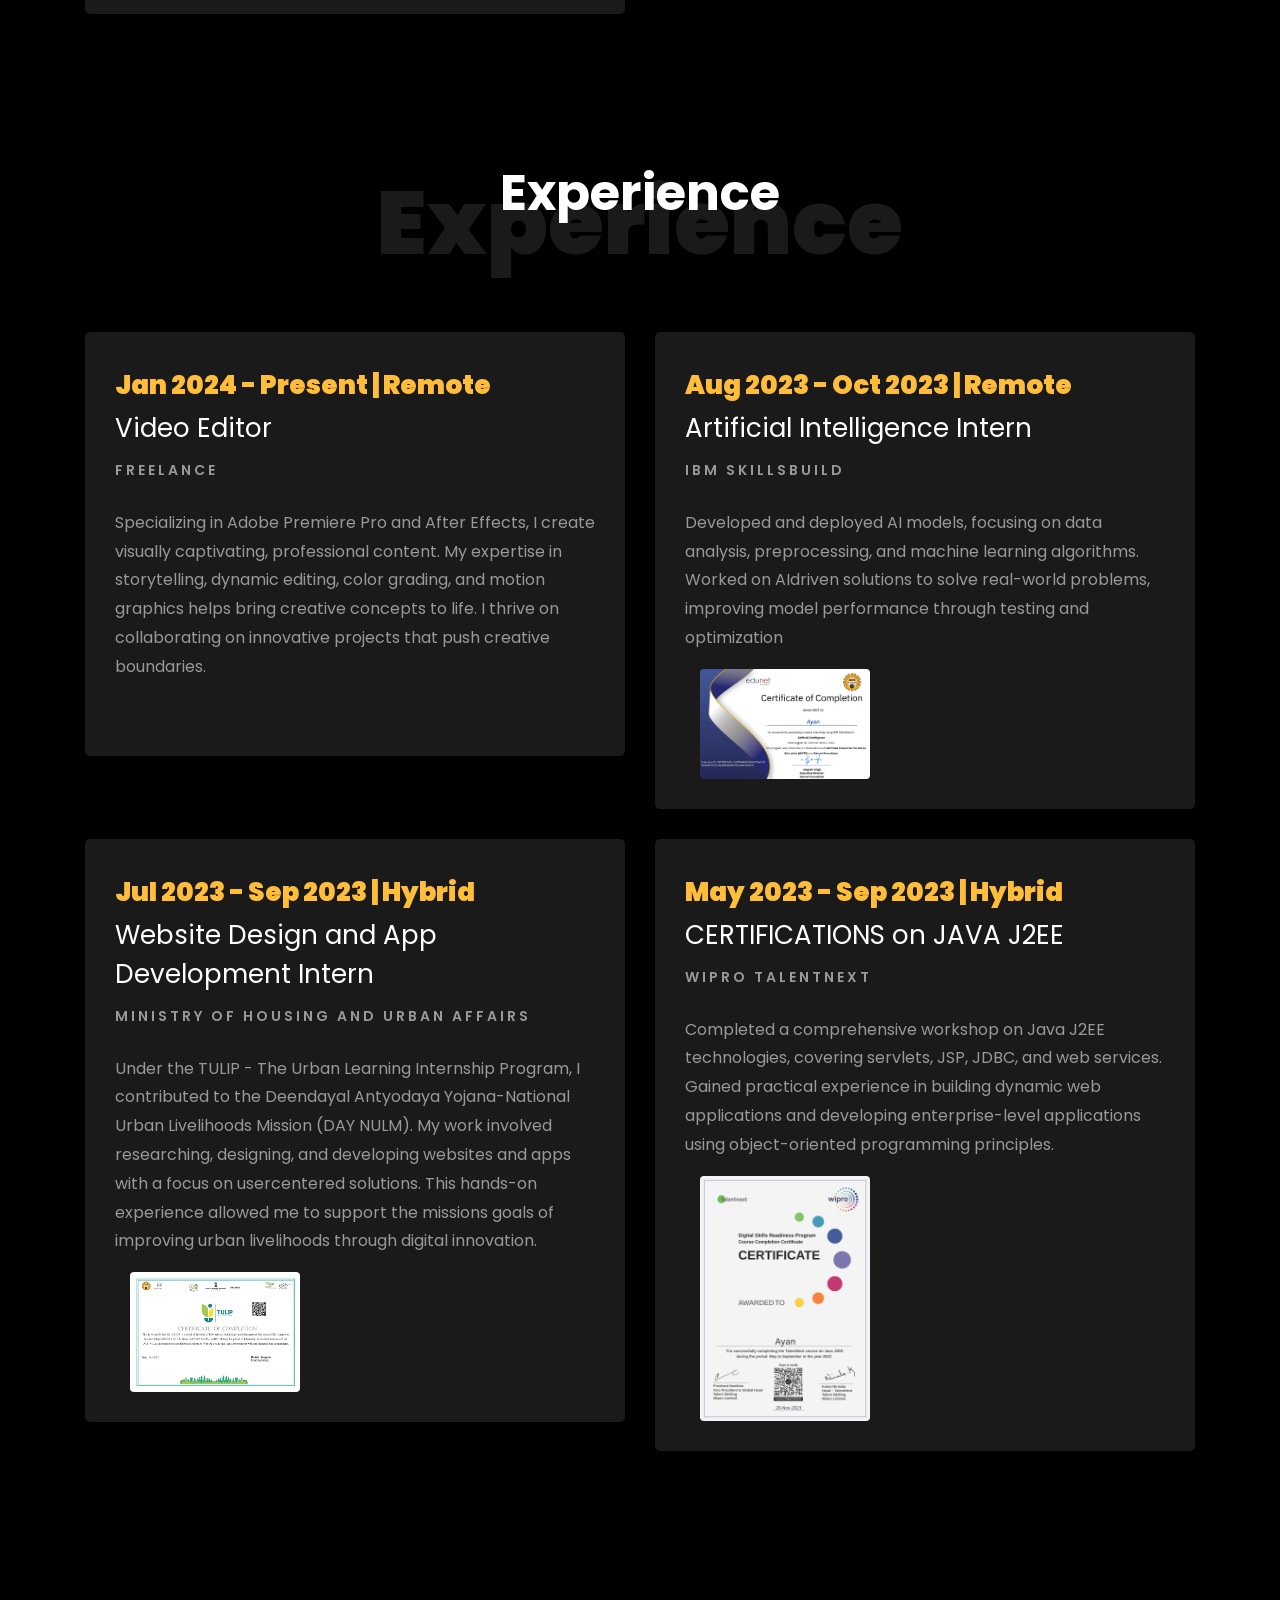
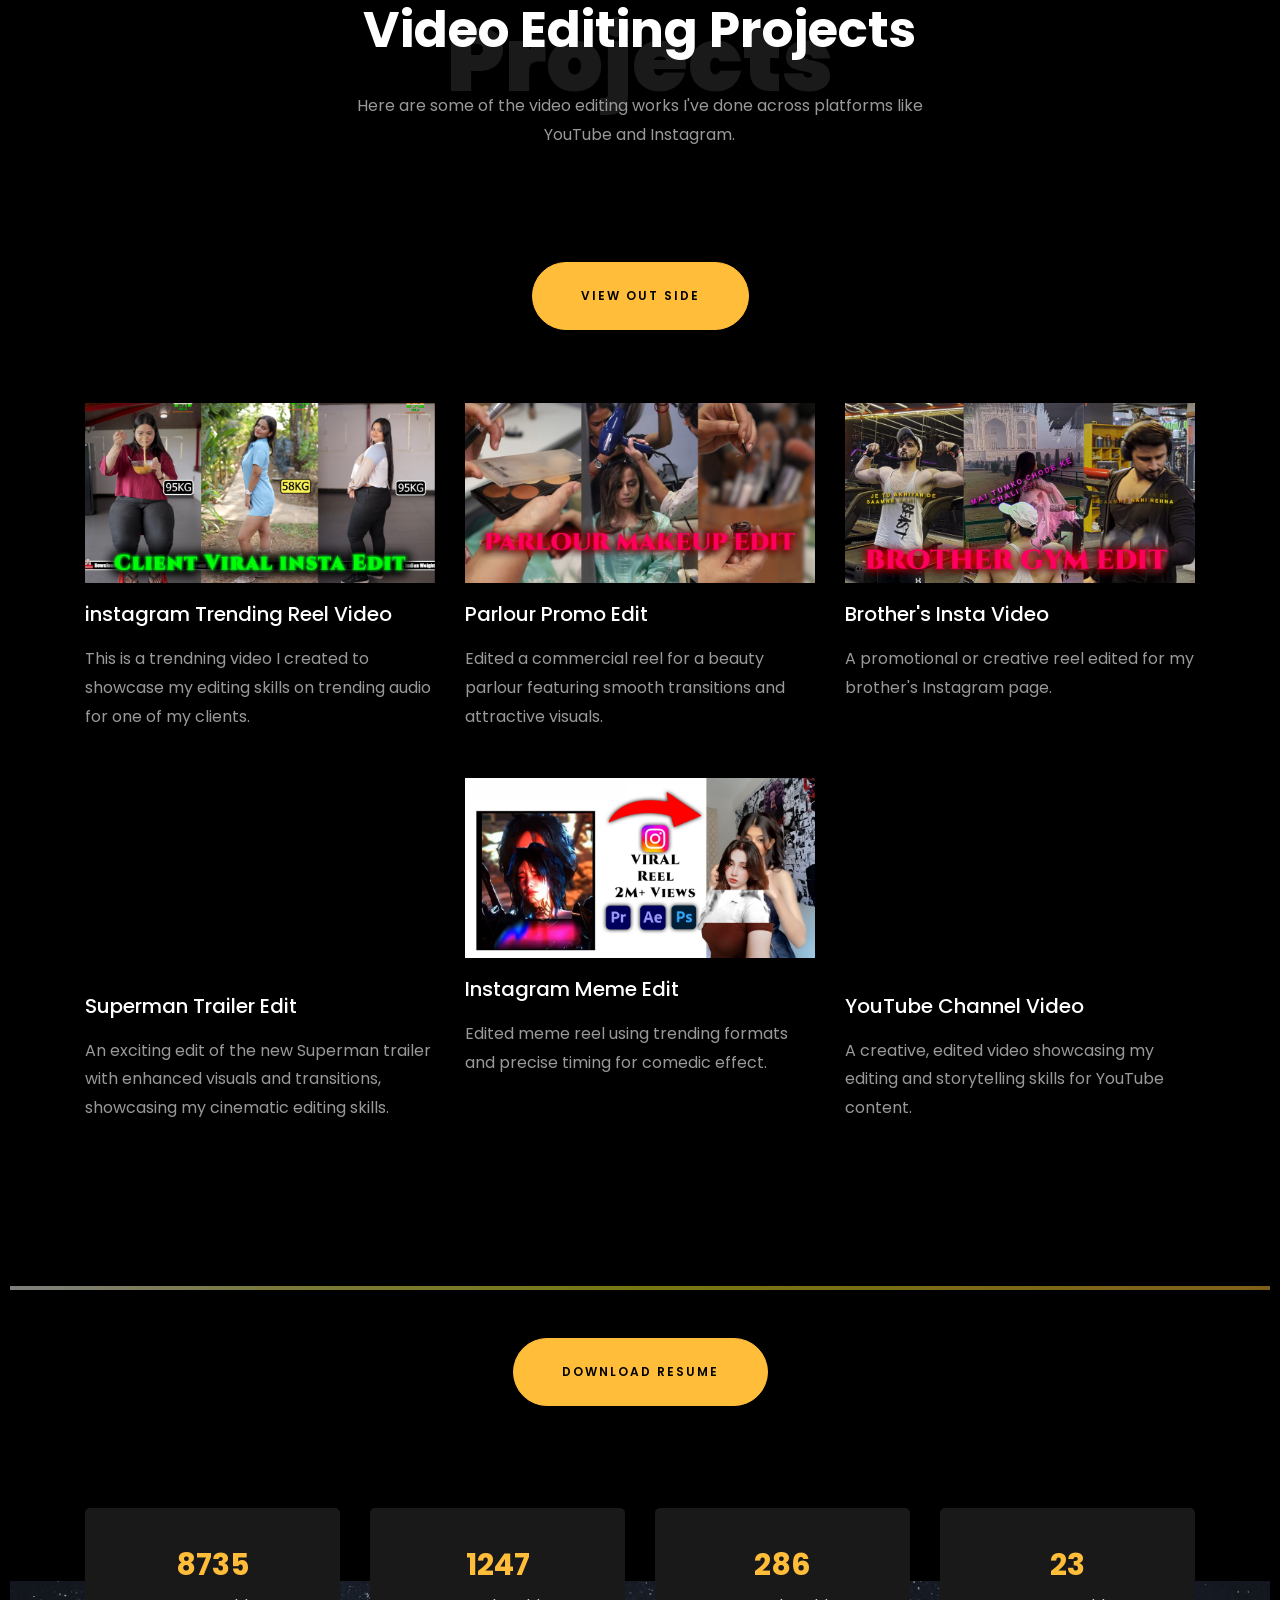
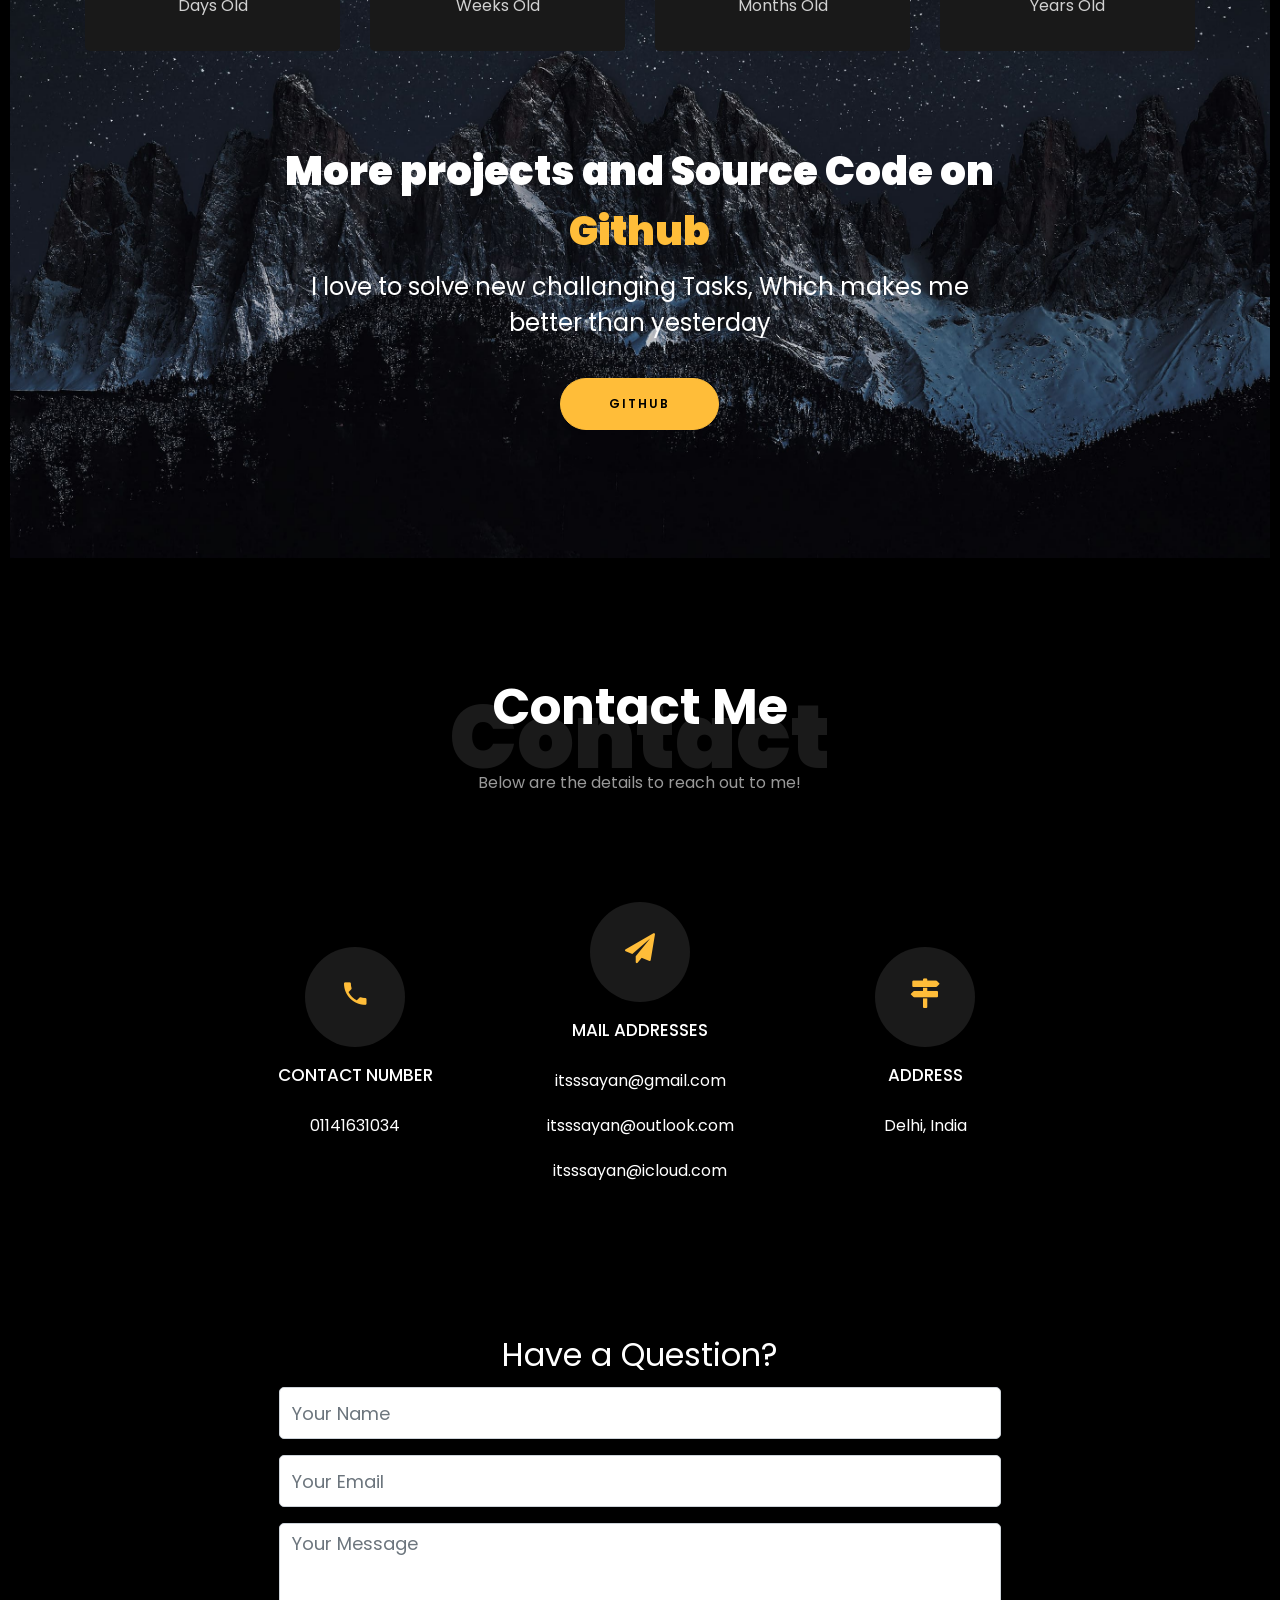
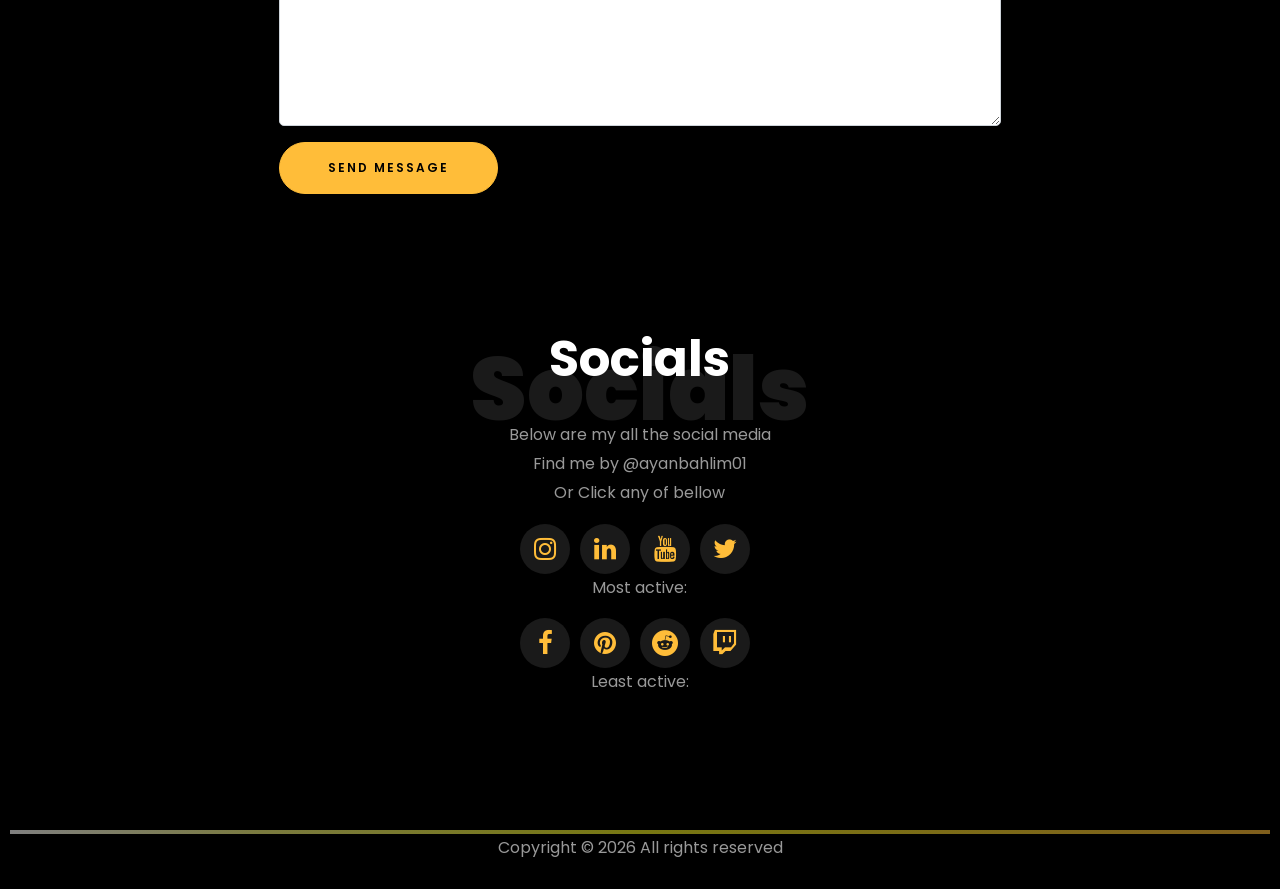
==== commit a0375752: "Update index.html" ====
--- a/index.html
+++ b/index.html
@@ -212,7 +212,7 @@
 
 								<br>
 								<br>
-								<h2>Video Editor | Content Creator |Software Developer</h2>
+								<h6>Video Editor | Content Creator |Software Developer</h6>
 								<!-- <h2 class="d-flex" style="margin-bottom: 0">With over 5 years of experience</h2> -->
 								<!-- <br> -->
 								<p><a target="_blank" rel="noopener noreferrer"
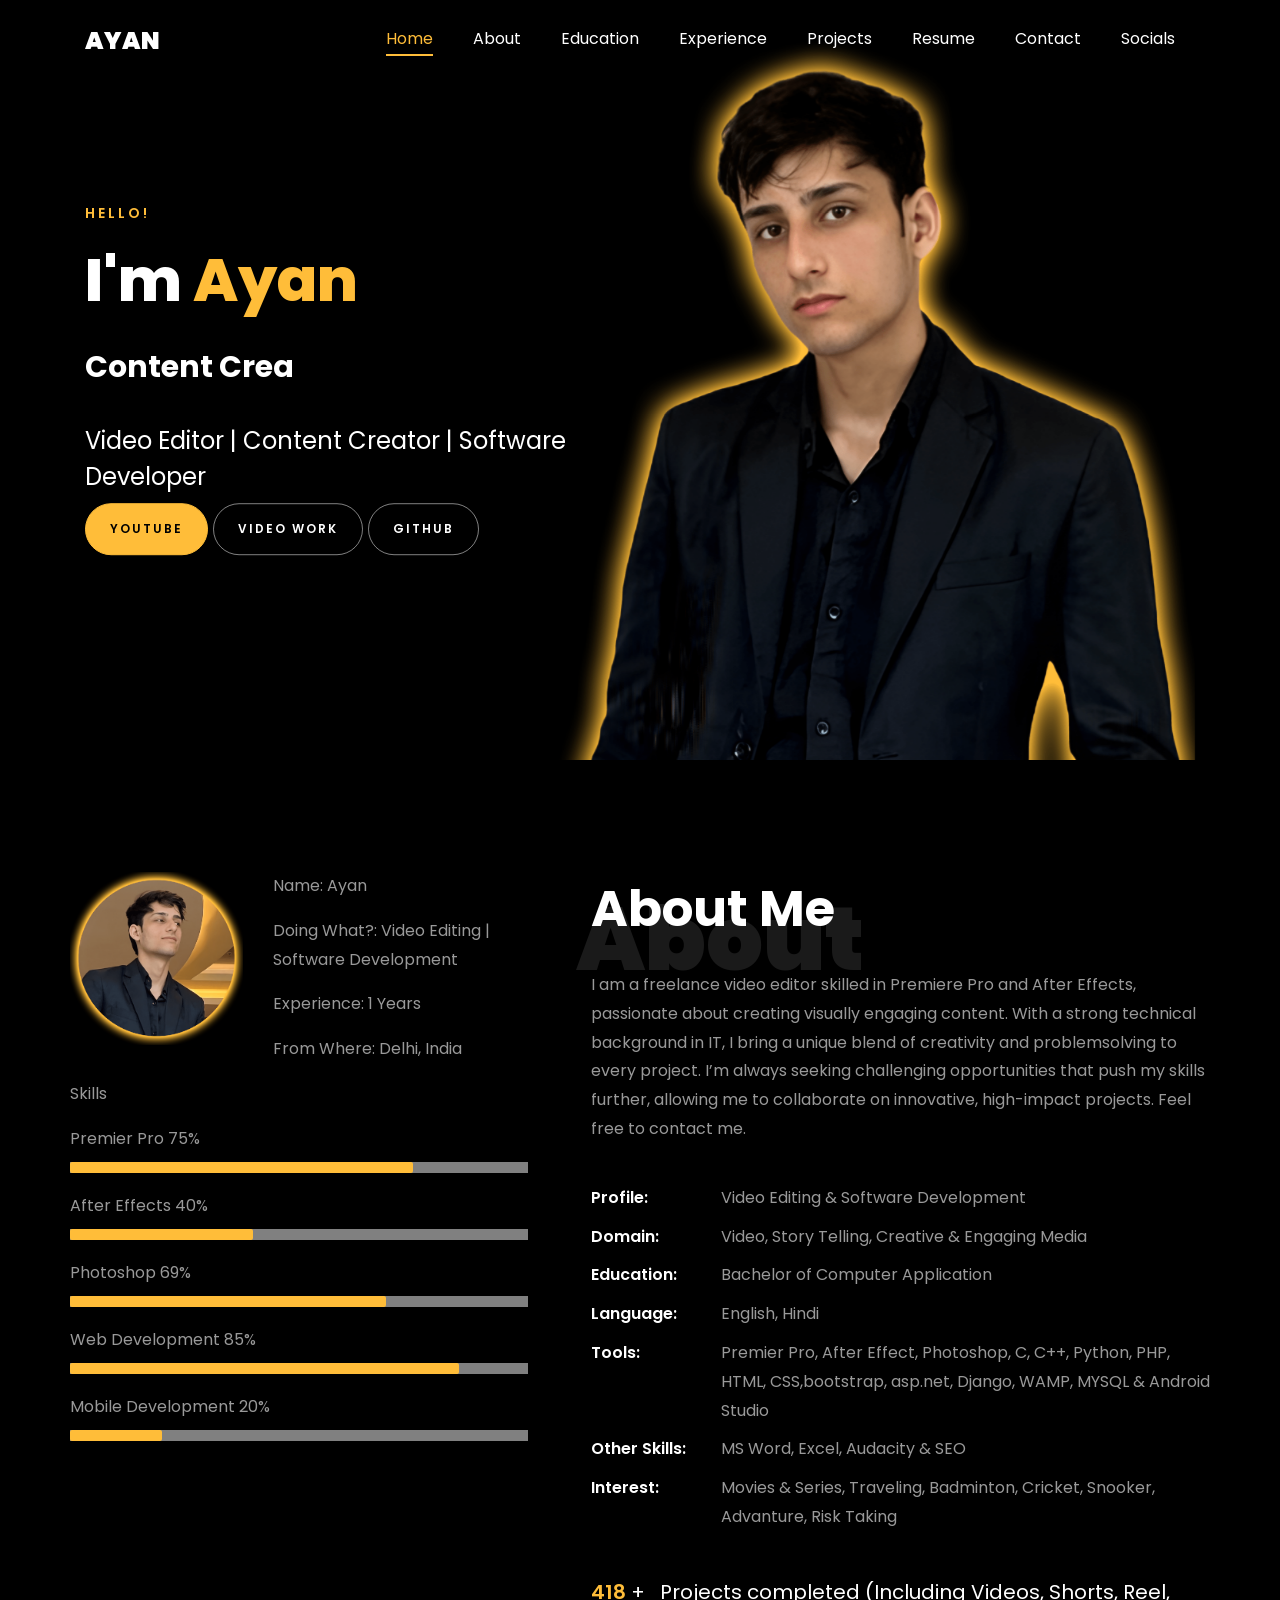
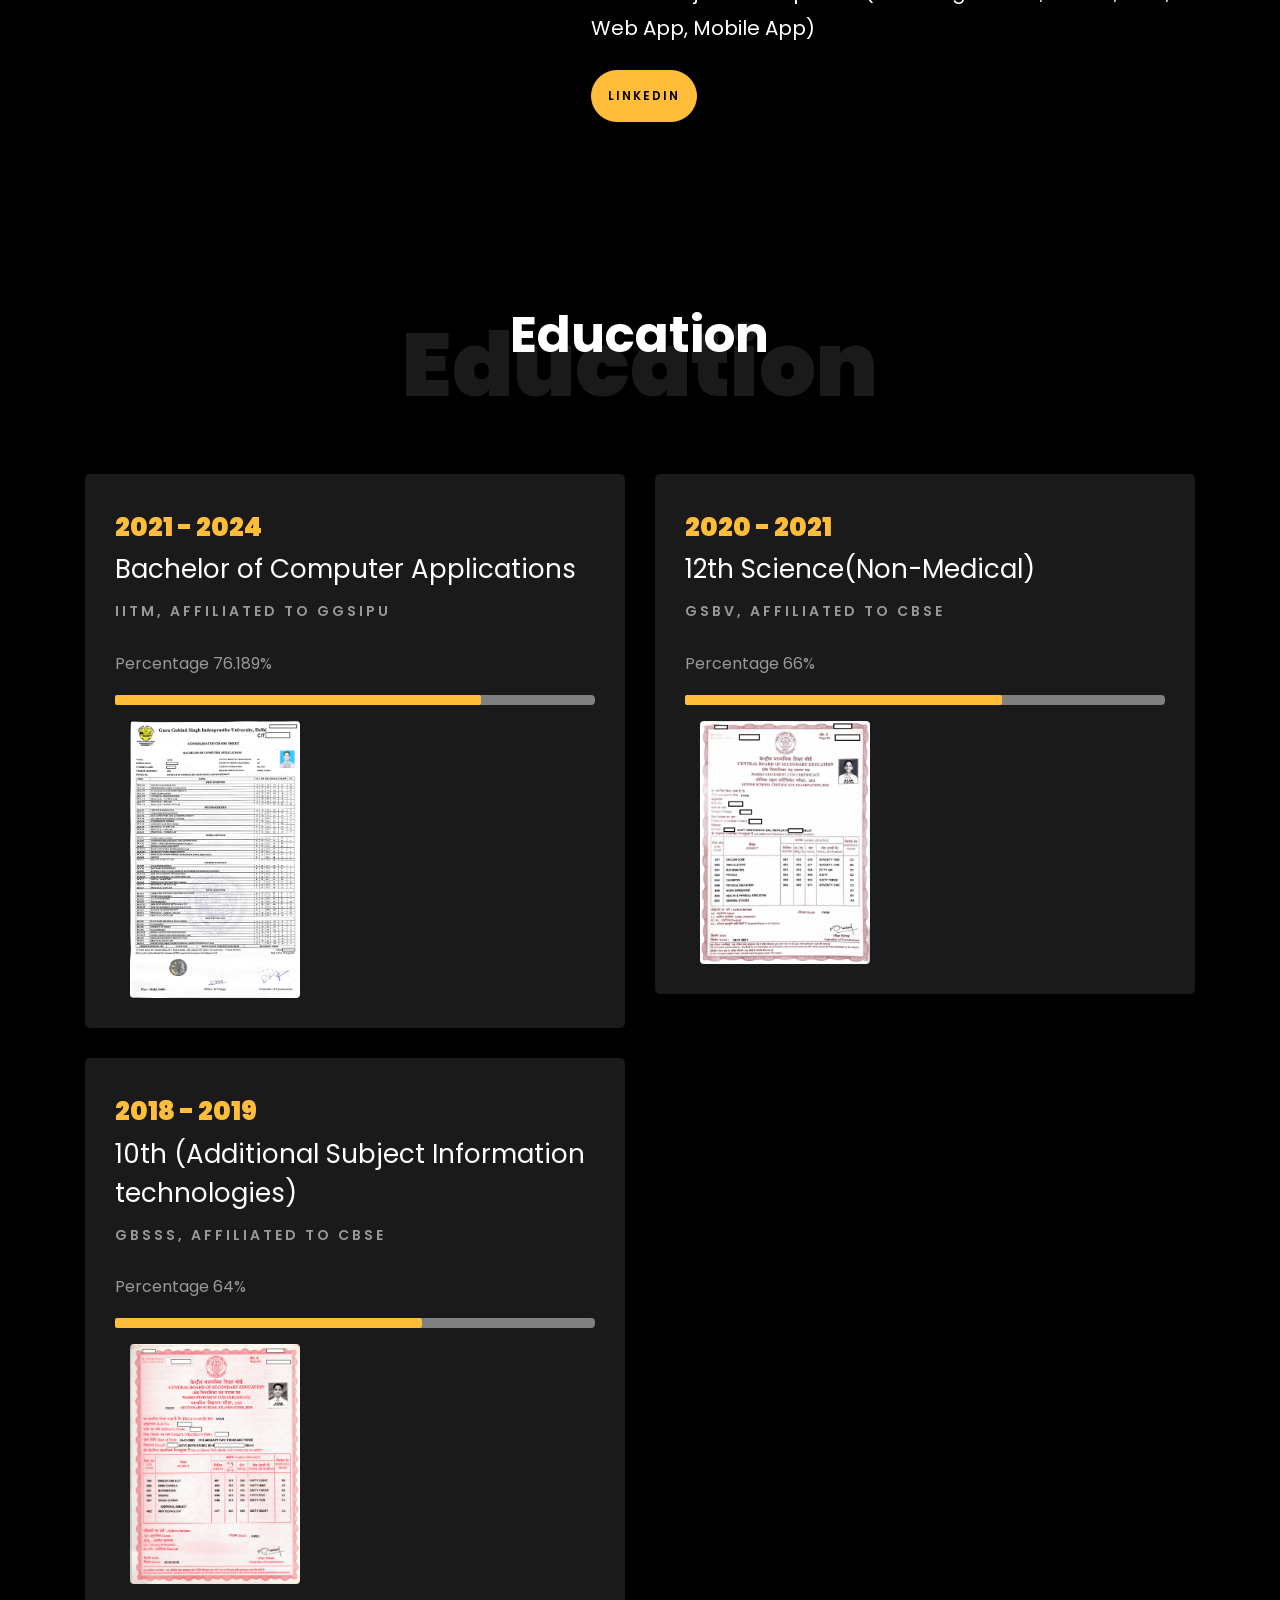
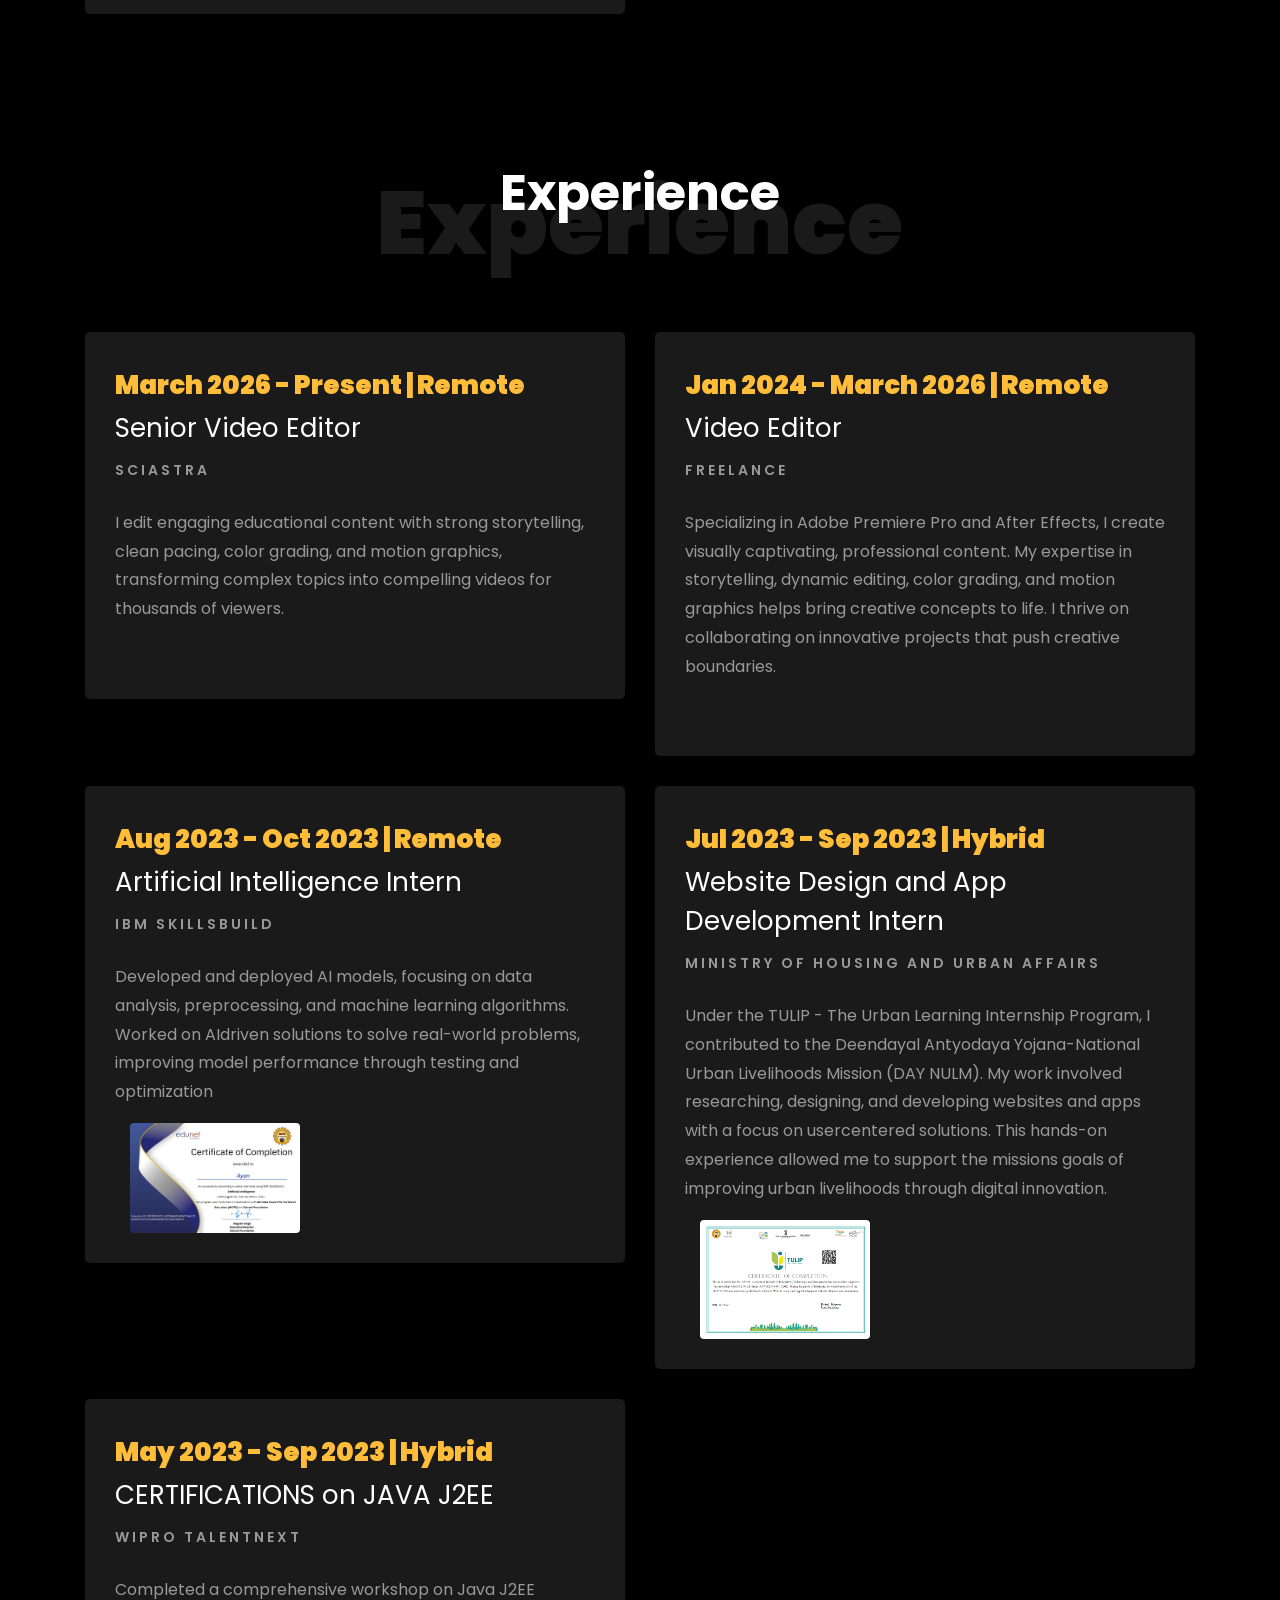
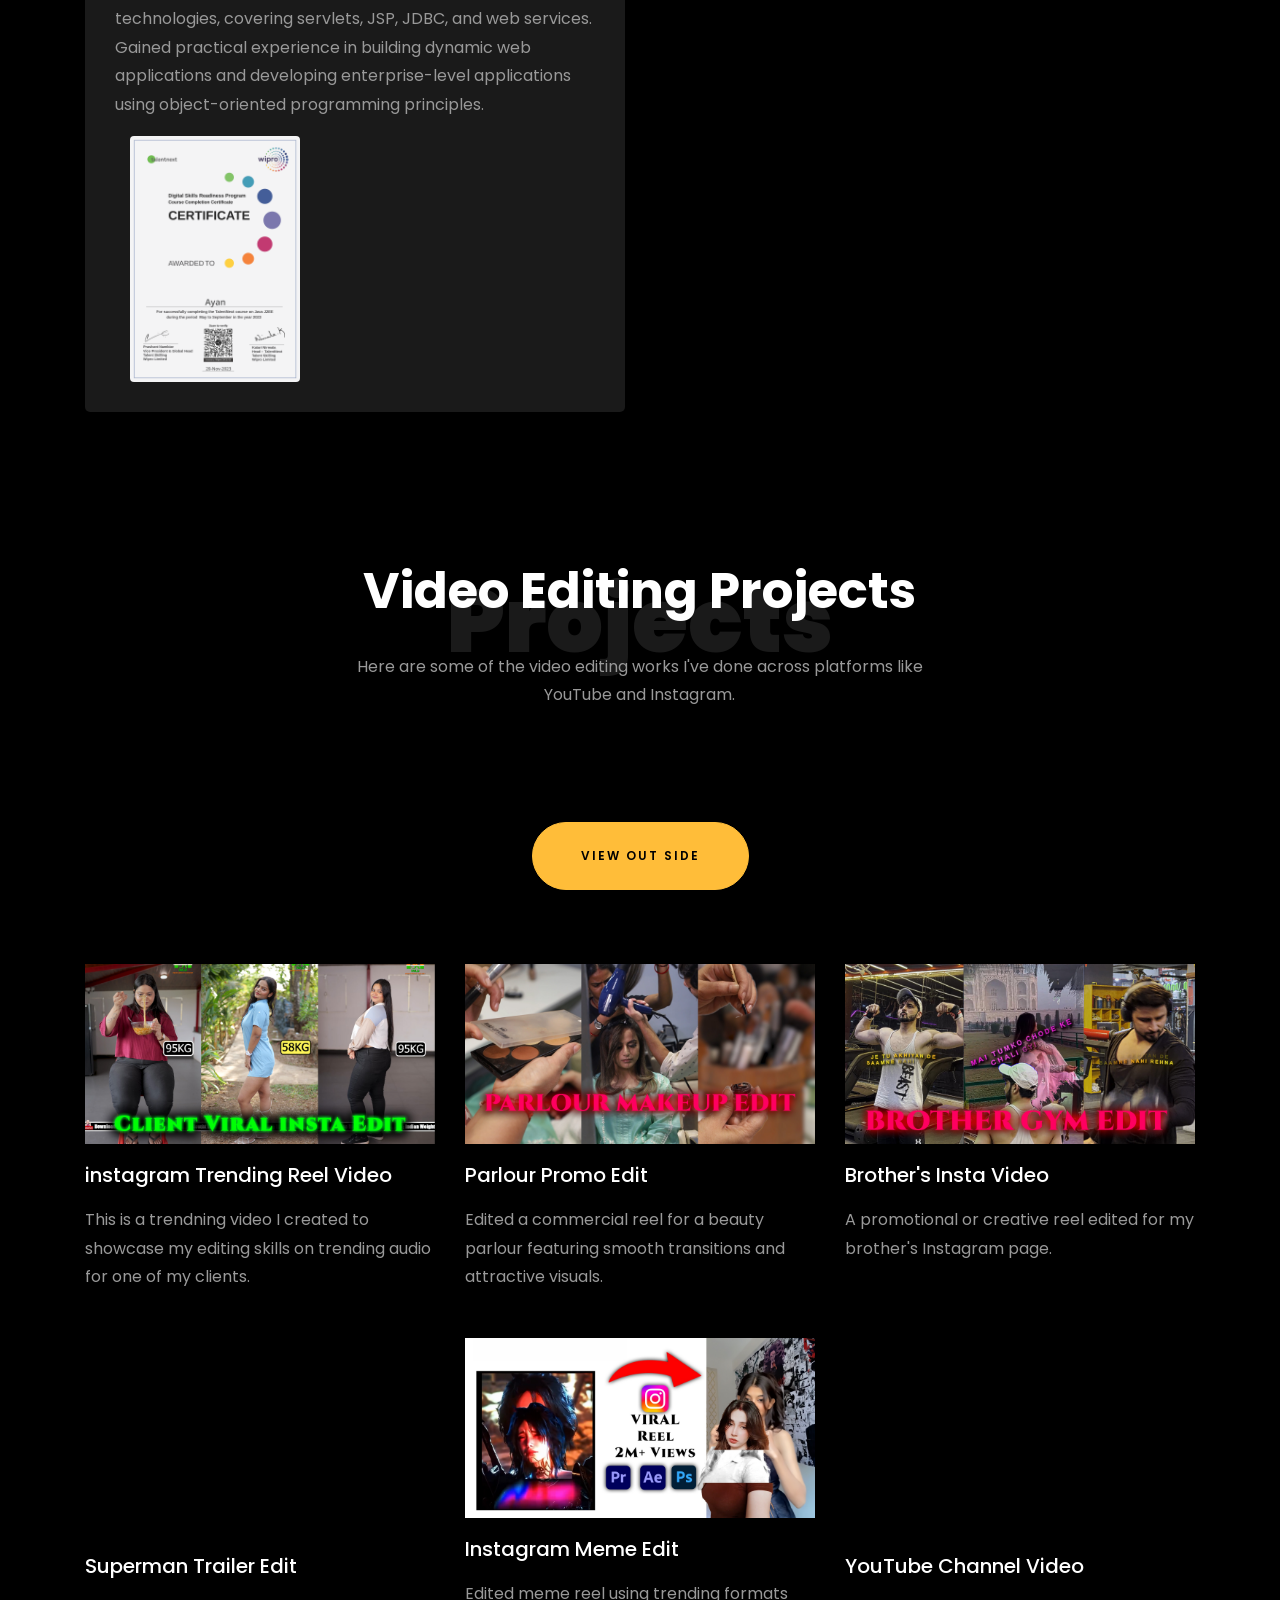
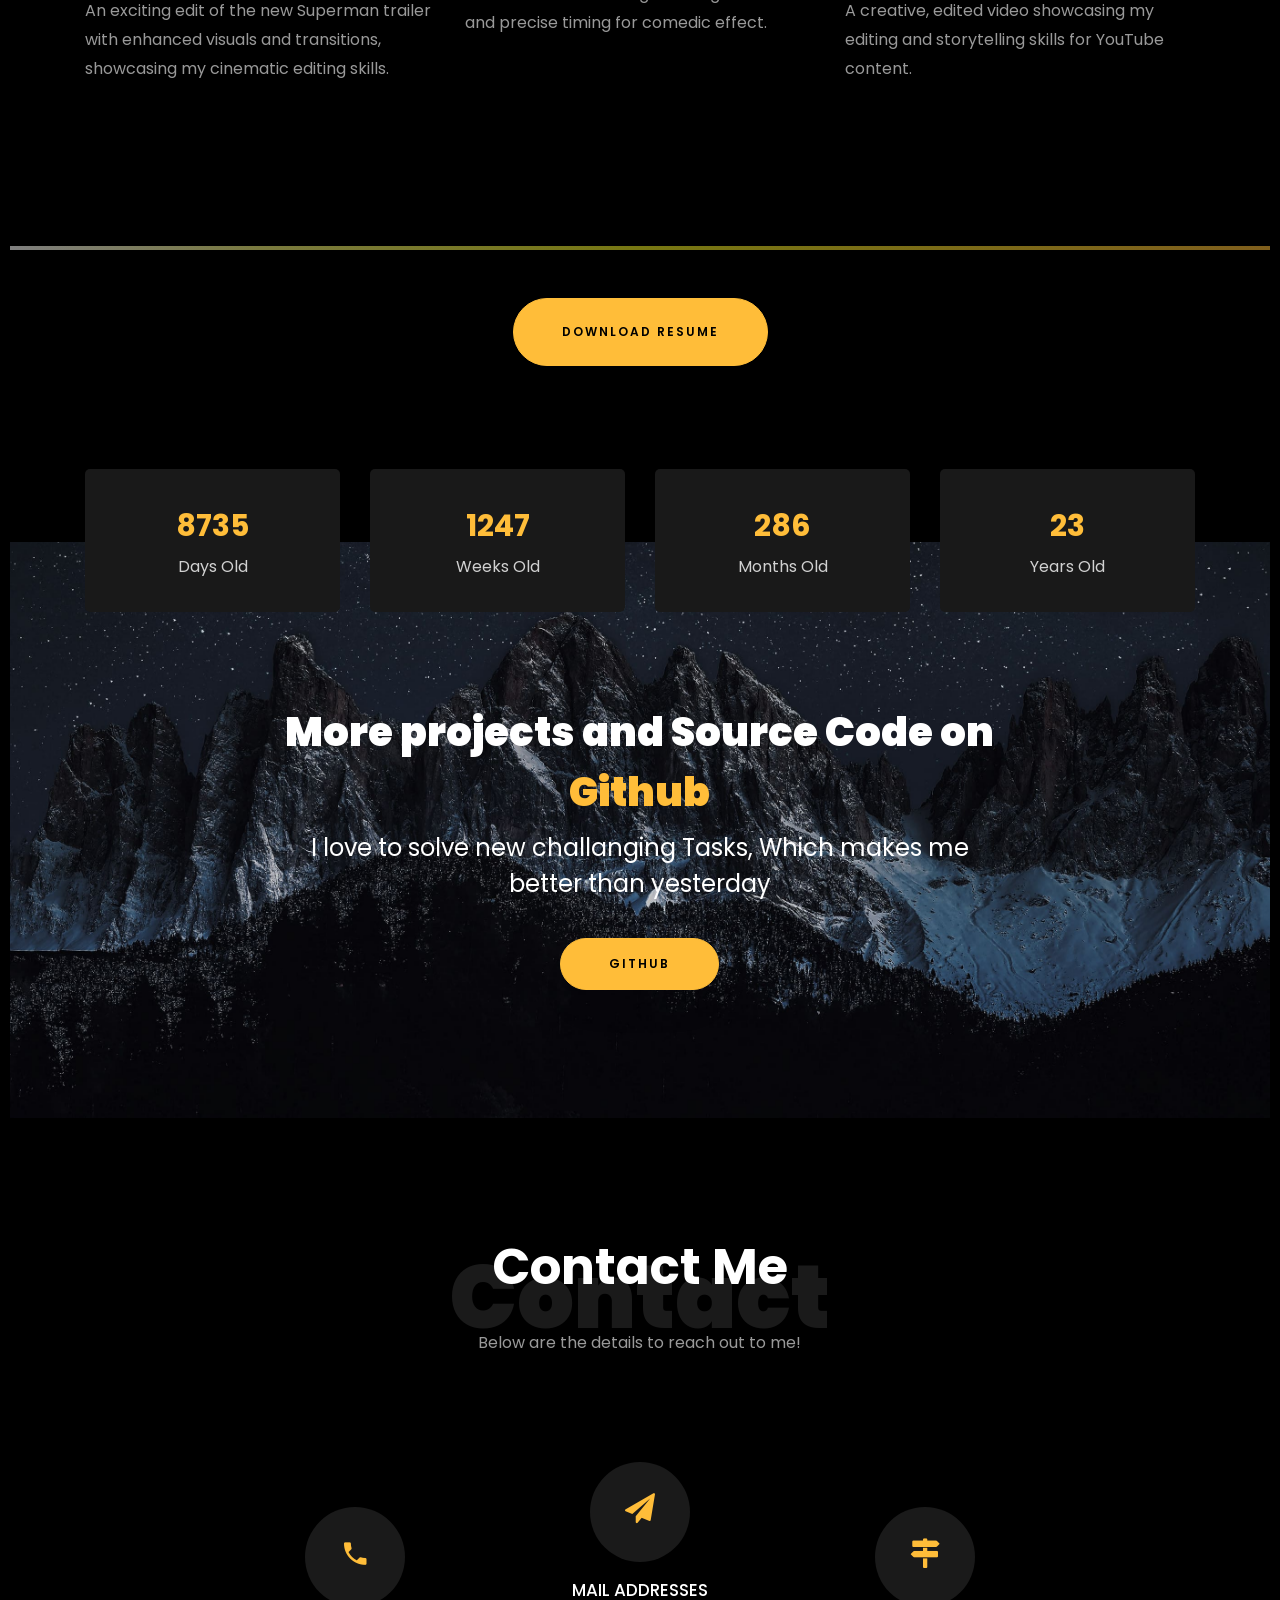
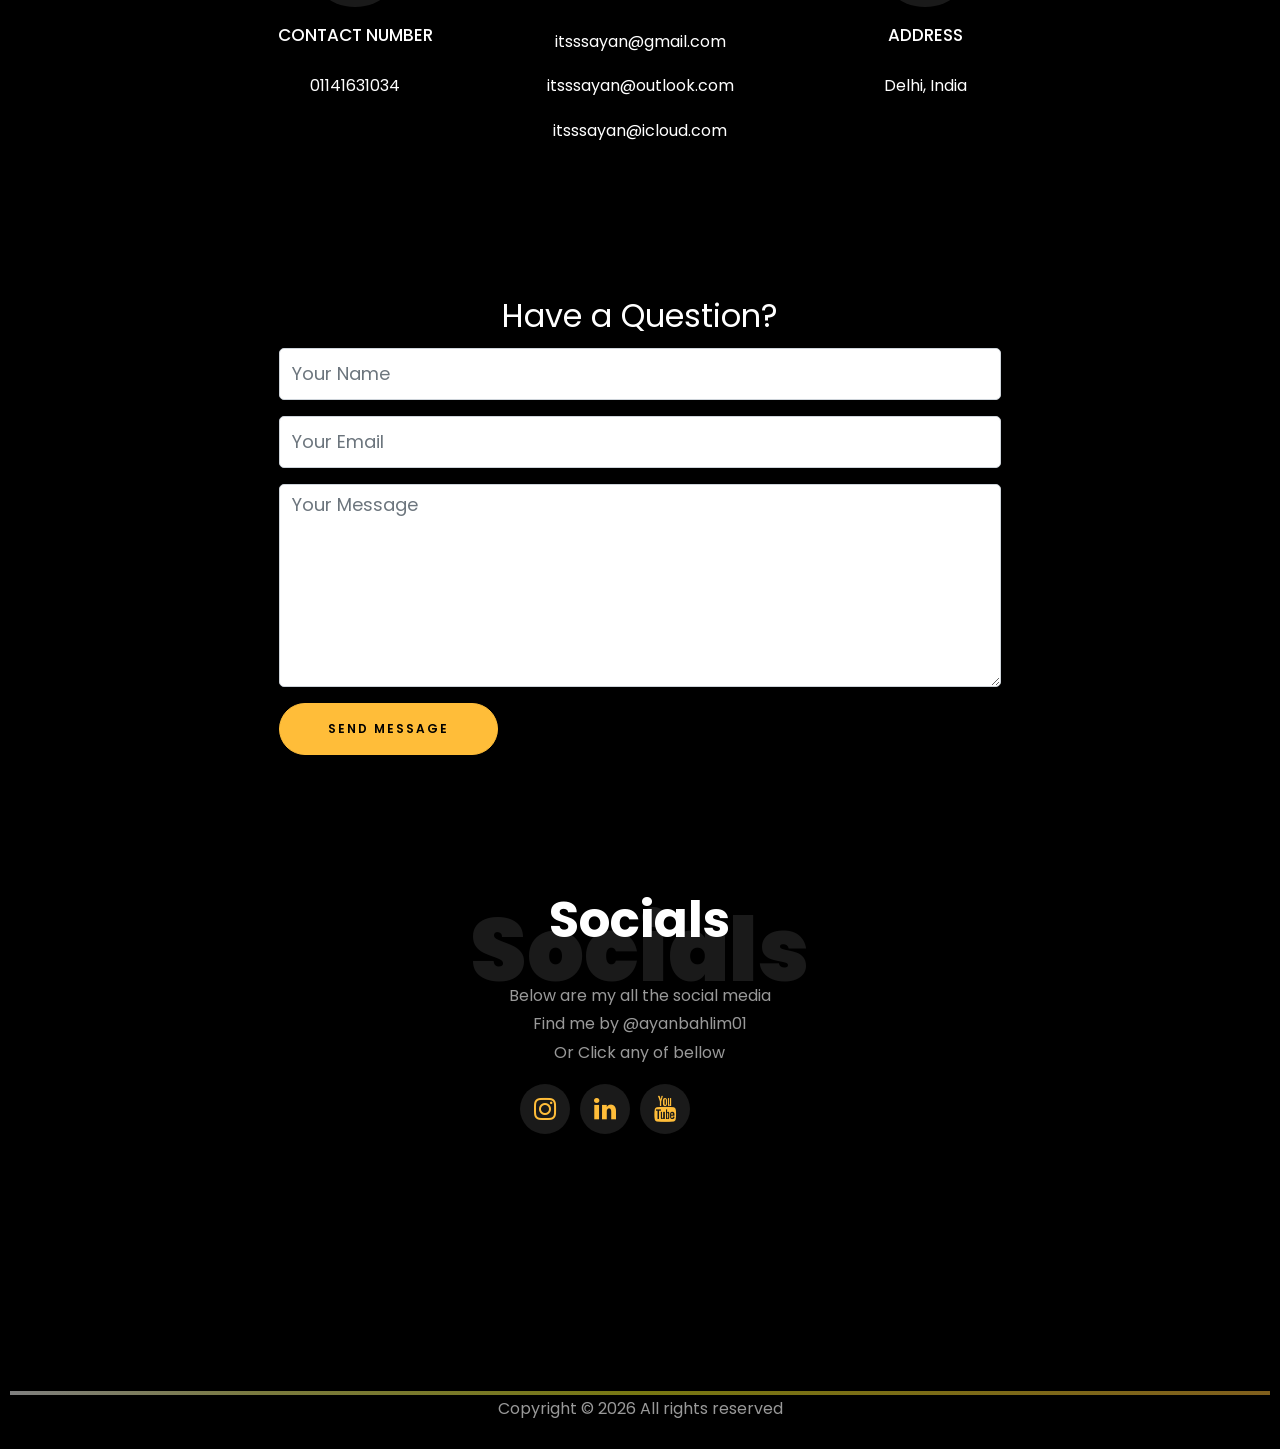
==== commit ecda060c: "Update index.html" ====
--- a/index.html
+++ b/index.html
@@ -212,14 +212,16 @@
 
 								<br>
 								<br>
-								<h6>Video Editor | Content Creator |Software Developer</h6>
+								<h4>Video Editor | Content Creator | Software Developer</h4>
 								<!-- <h2 class="d-flex" style="margin-bottom: 0">With over 5 years of experience</h2> -->
 								<!-- <br> -->
 								<p><a target="_blank" rel="noopener noreferrer"
 										href="https://www.youtube.com/@ayanbahlim01"
 										class="btn btn-primary py-3 px-4">YouTube</a>
+									<a target="_blank" rel="noopener noreferrer" href="https://drive.google.com/drive/folders/1dMb6ChK45do8S8CkyxGL8_hIBKnf3UG0?usp=drive_link"
+										class="btn btn-white btn-outline-white py-3 px-4">Video Work</a>
 									<a target="_blank" rel="noopener noreferrer" href="https://github.com/ayanbahlim01"
-										class="btn btn-white btn-outline-white py-3 px-4">My works</a>
+										class="btn btn-white btn-outline-white py-3 px-4">GitHub</a>
 								</p>
 							</div>
 						</div>
@@ -338,7 +340,7 @@
 						<div class="counter-wrap ftco-animate d-flex mt-md-3">
 							<div class="text">
 								<p class="mb-4">
-									<span class="number" data-number="111">0</span> <span>+</span>
+									<span class="number" data-number="1111">0</span> <span>+</span>
 									<span>&nbsp; Projects completed (Including Videos, Shorts, Reel, Web App, Mobile
 										App)</span>
 								</p>
@@ -444,9 +446,29 @@
 			<br>
 
 			<div class="row">
+
 				<div class="col-md-6">
 					<div class="resume-wrap ftco-animate">
-						<span class="date">Jan 2024 - Present | Remote</span>
+						<span class="date">March 2026 - Present | Remote</span>
+						<h2>Senior Video Editor</h2>
+						<span class="position">SciAstra</span>
+						<p class="mt-4">I edit engaging educational content with strong storytelling, clean pacing,
+							color grading, and motion graphics, transforming complex topics into
+							compelling videos for thousands of viewers.
+						</p>
+						<div class="col-sm-6 col-md-5">
+							<div class="about-img">
+								<img src="images/video.png" class="img-fluid rounded b-shadow-a" alt="">
+							</div>
+						</div>
+					</div>
+
+				</div>
+
+				
+				<div class="col-md-6">
+					<div class="resume-wrap ftco-animate">
+						<span class="date">Jan 2024 - March 2026 | Remote</span>
 						<h2>Video Editor</h2>
 						<span class="position">Freelance</span>
 						<p class="mt-4">Specializing in Adobe Premiere Pro and After Effects, I create
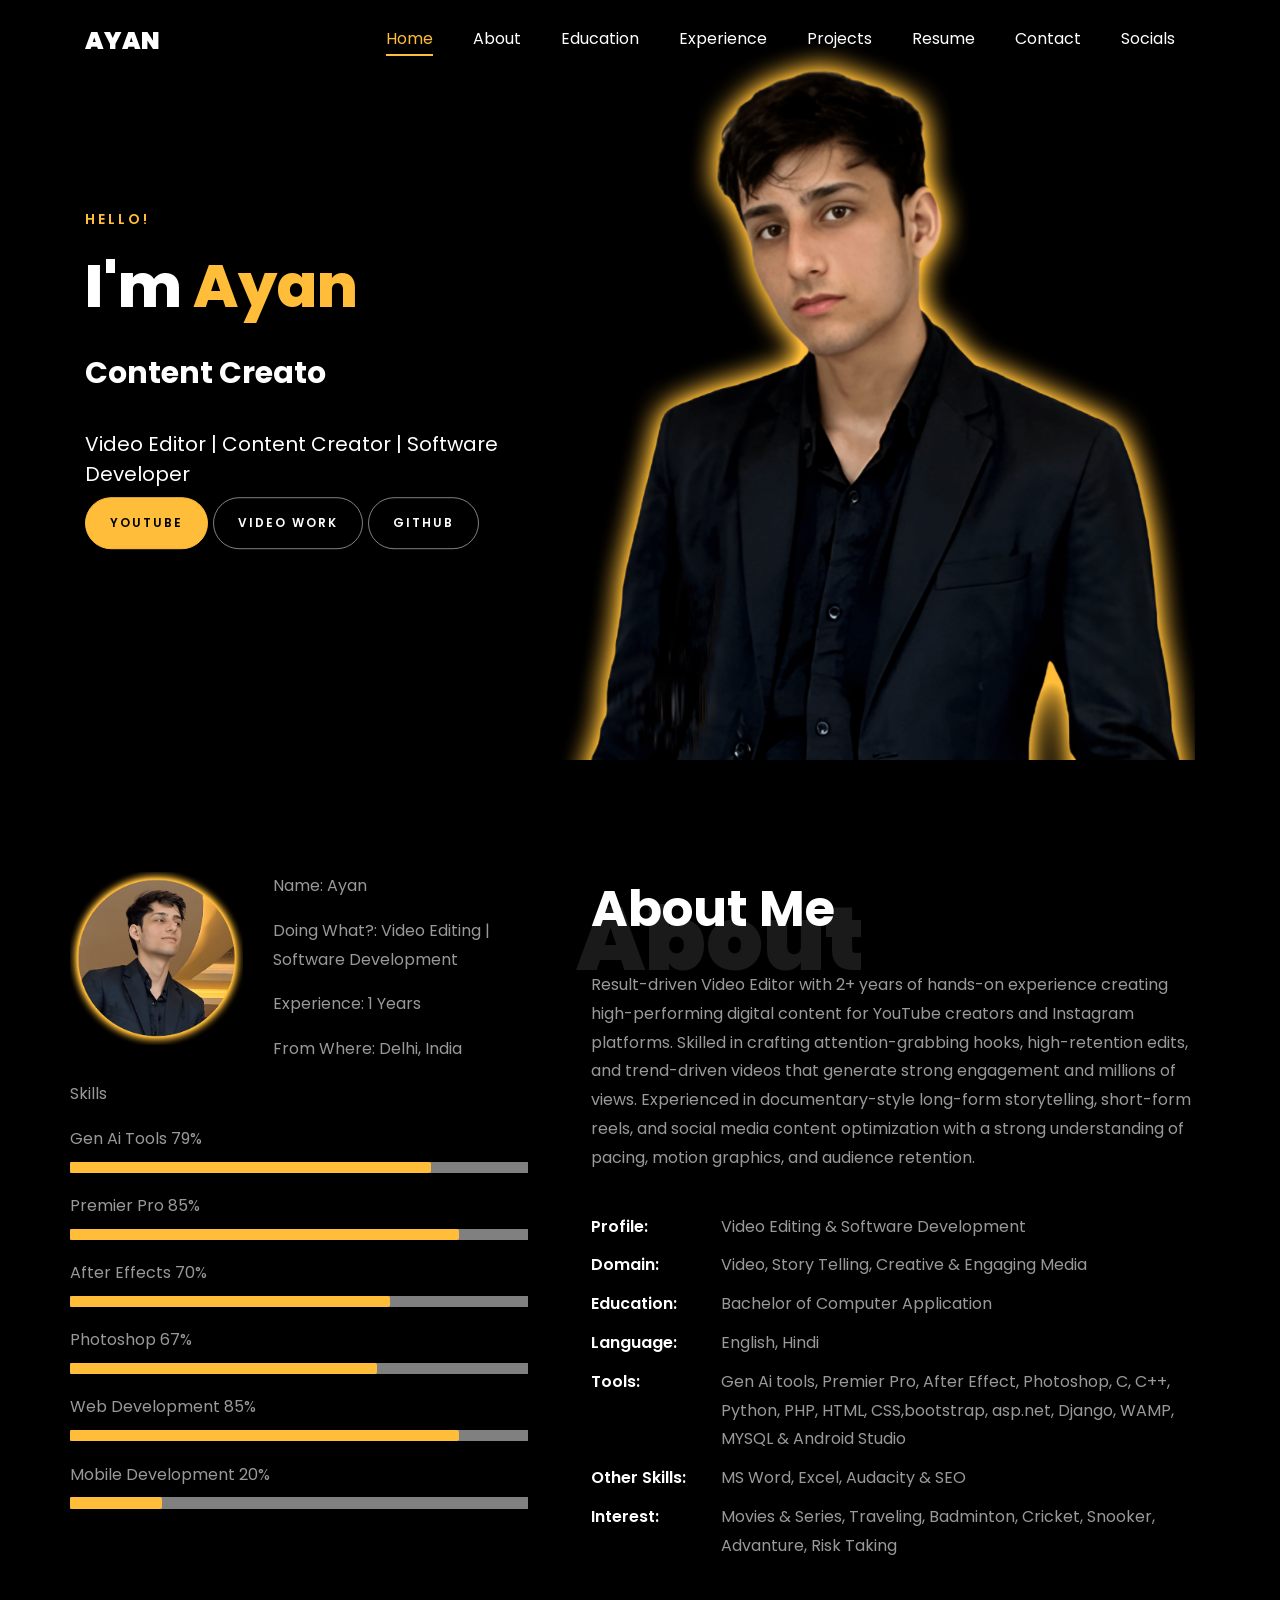
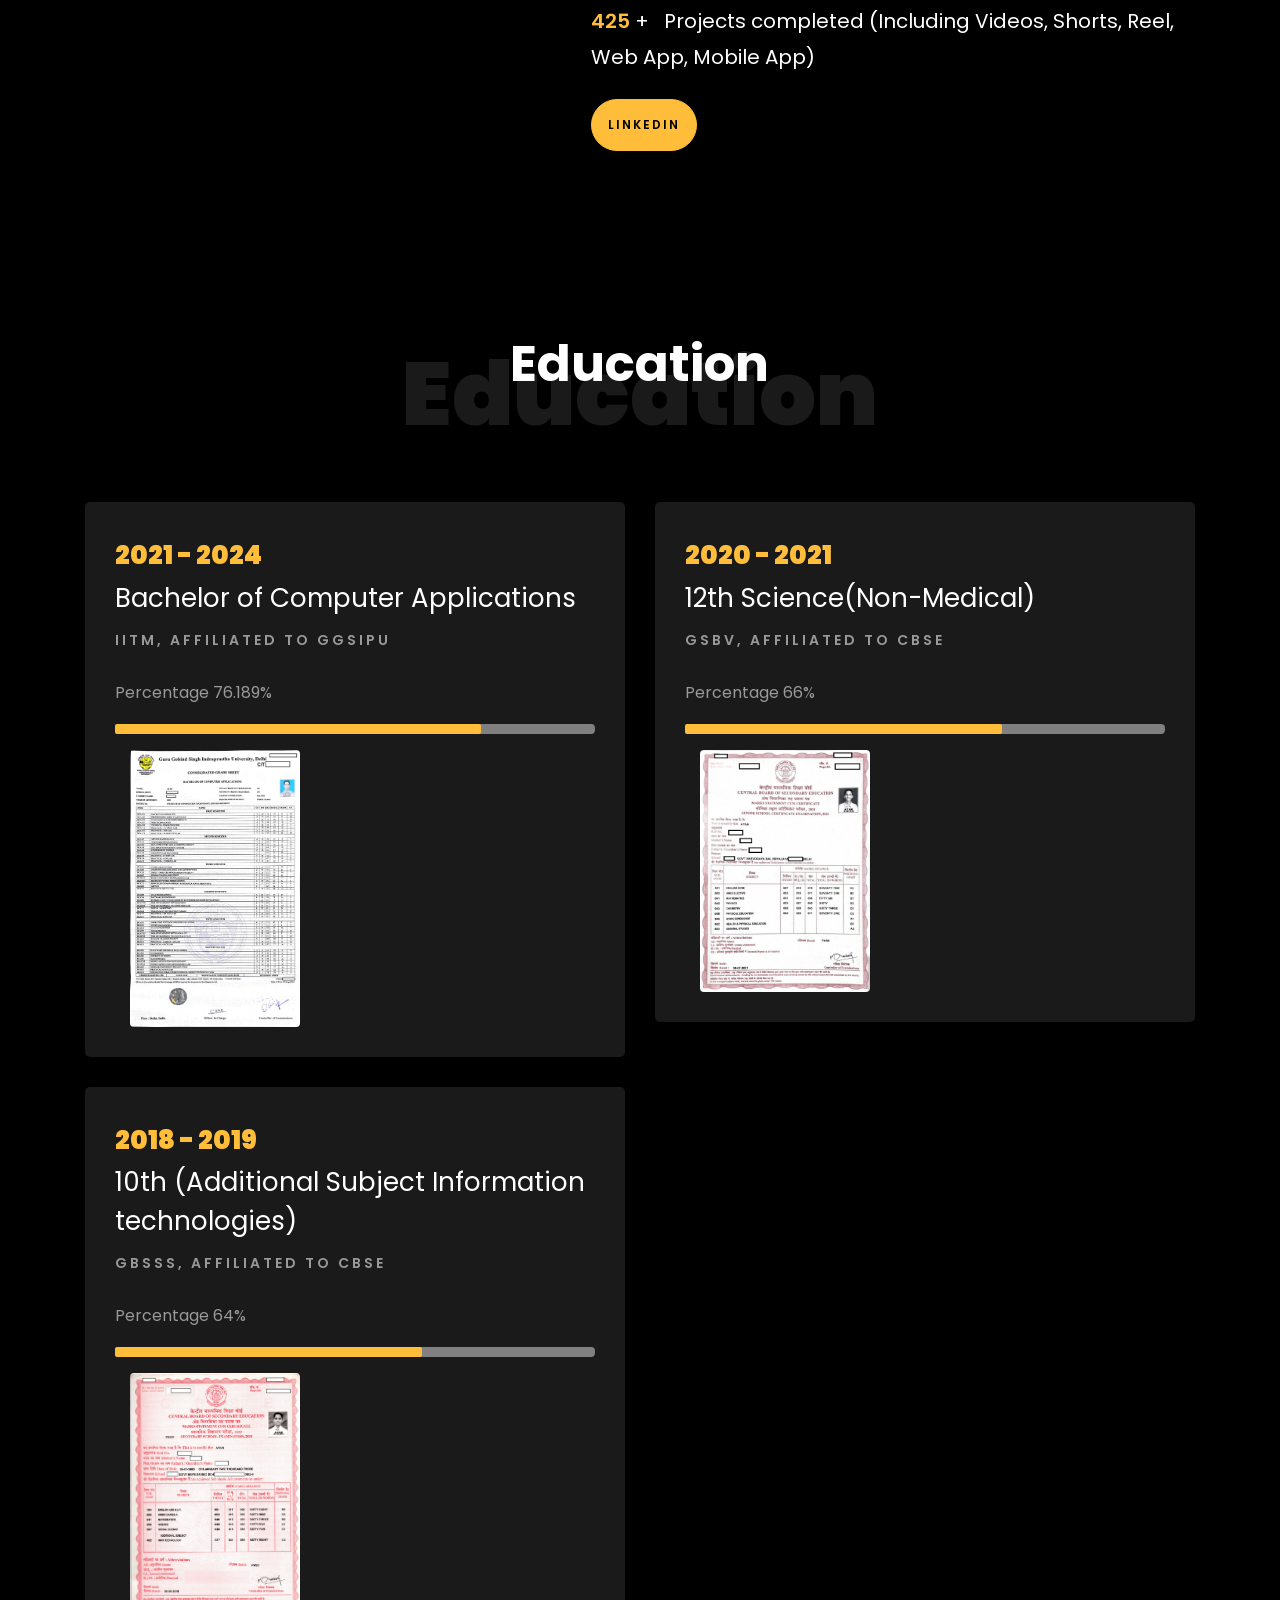
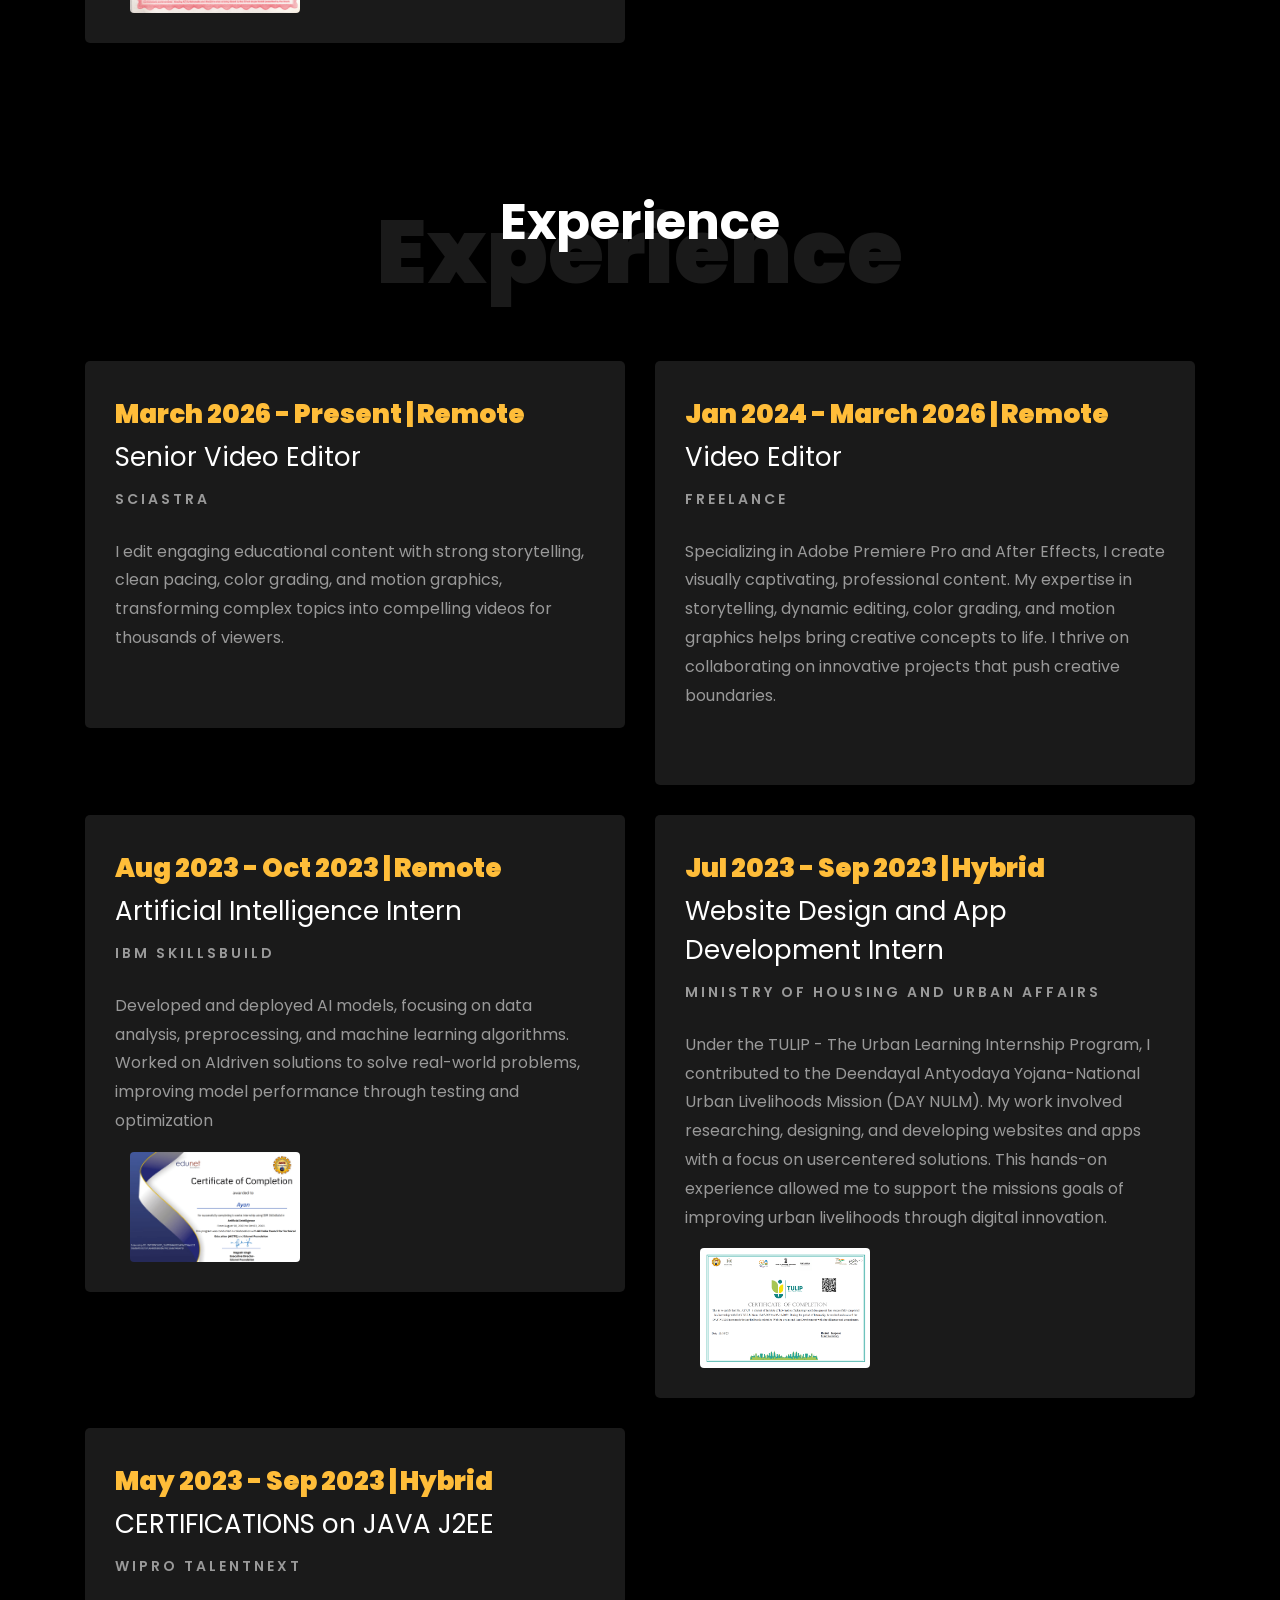
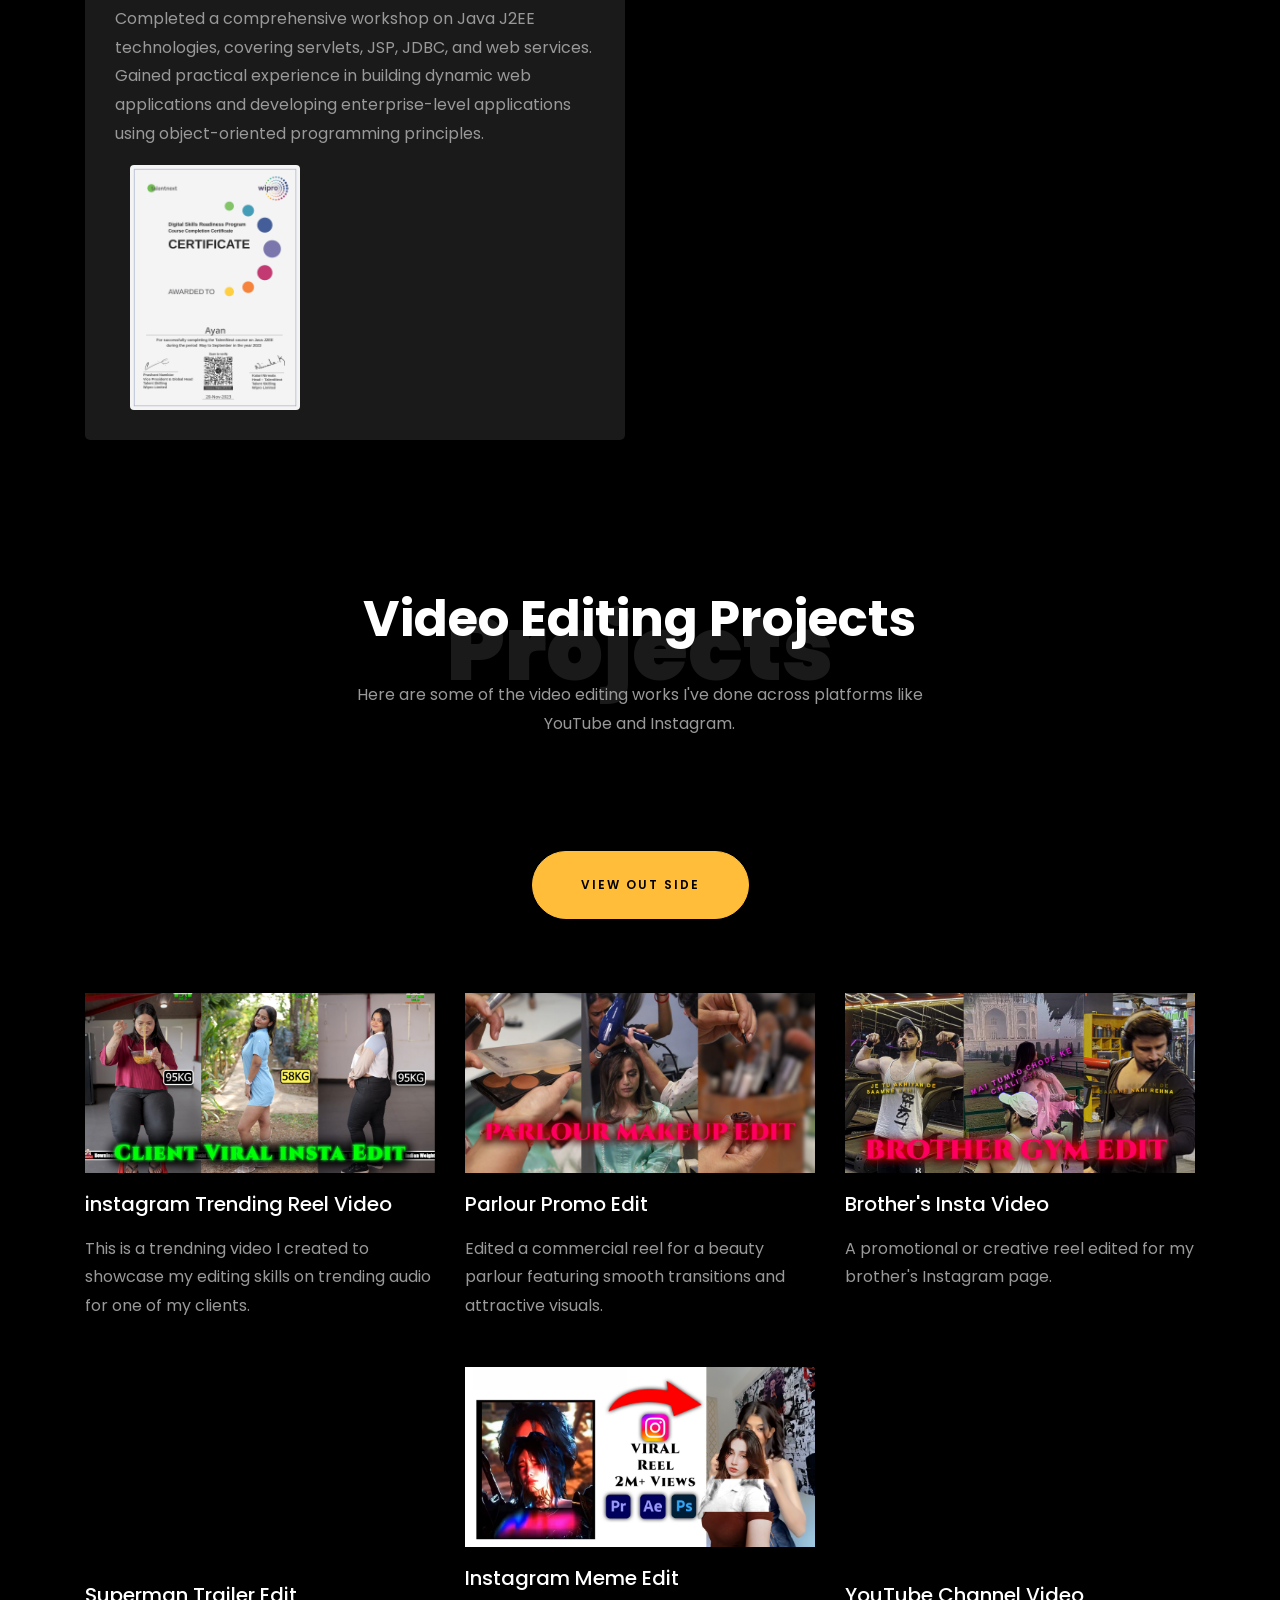
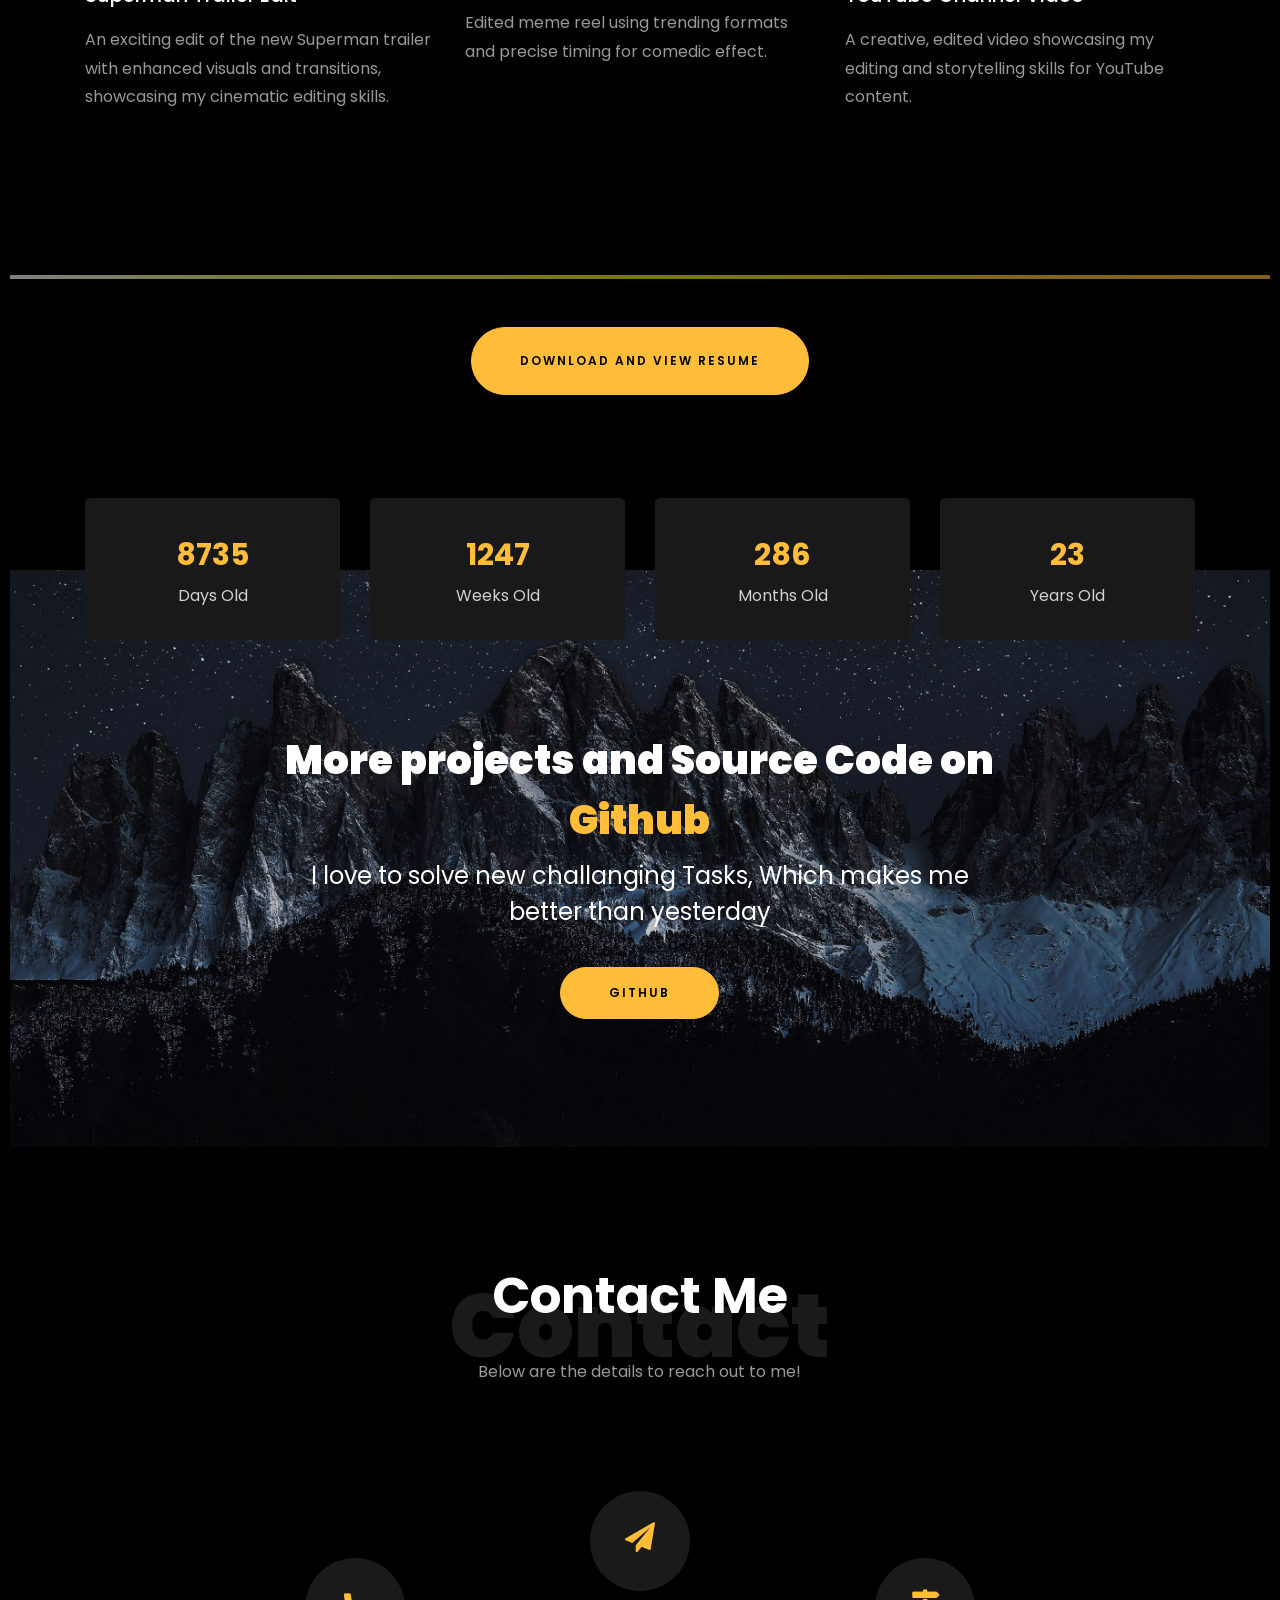
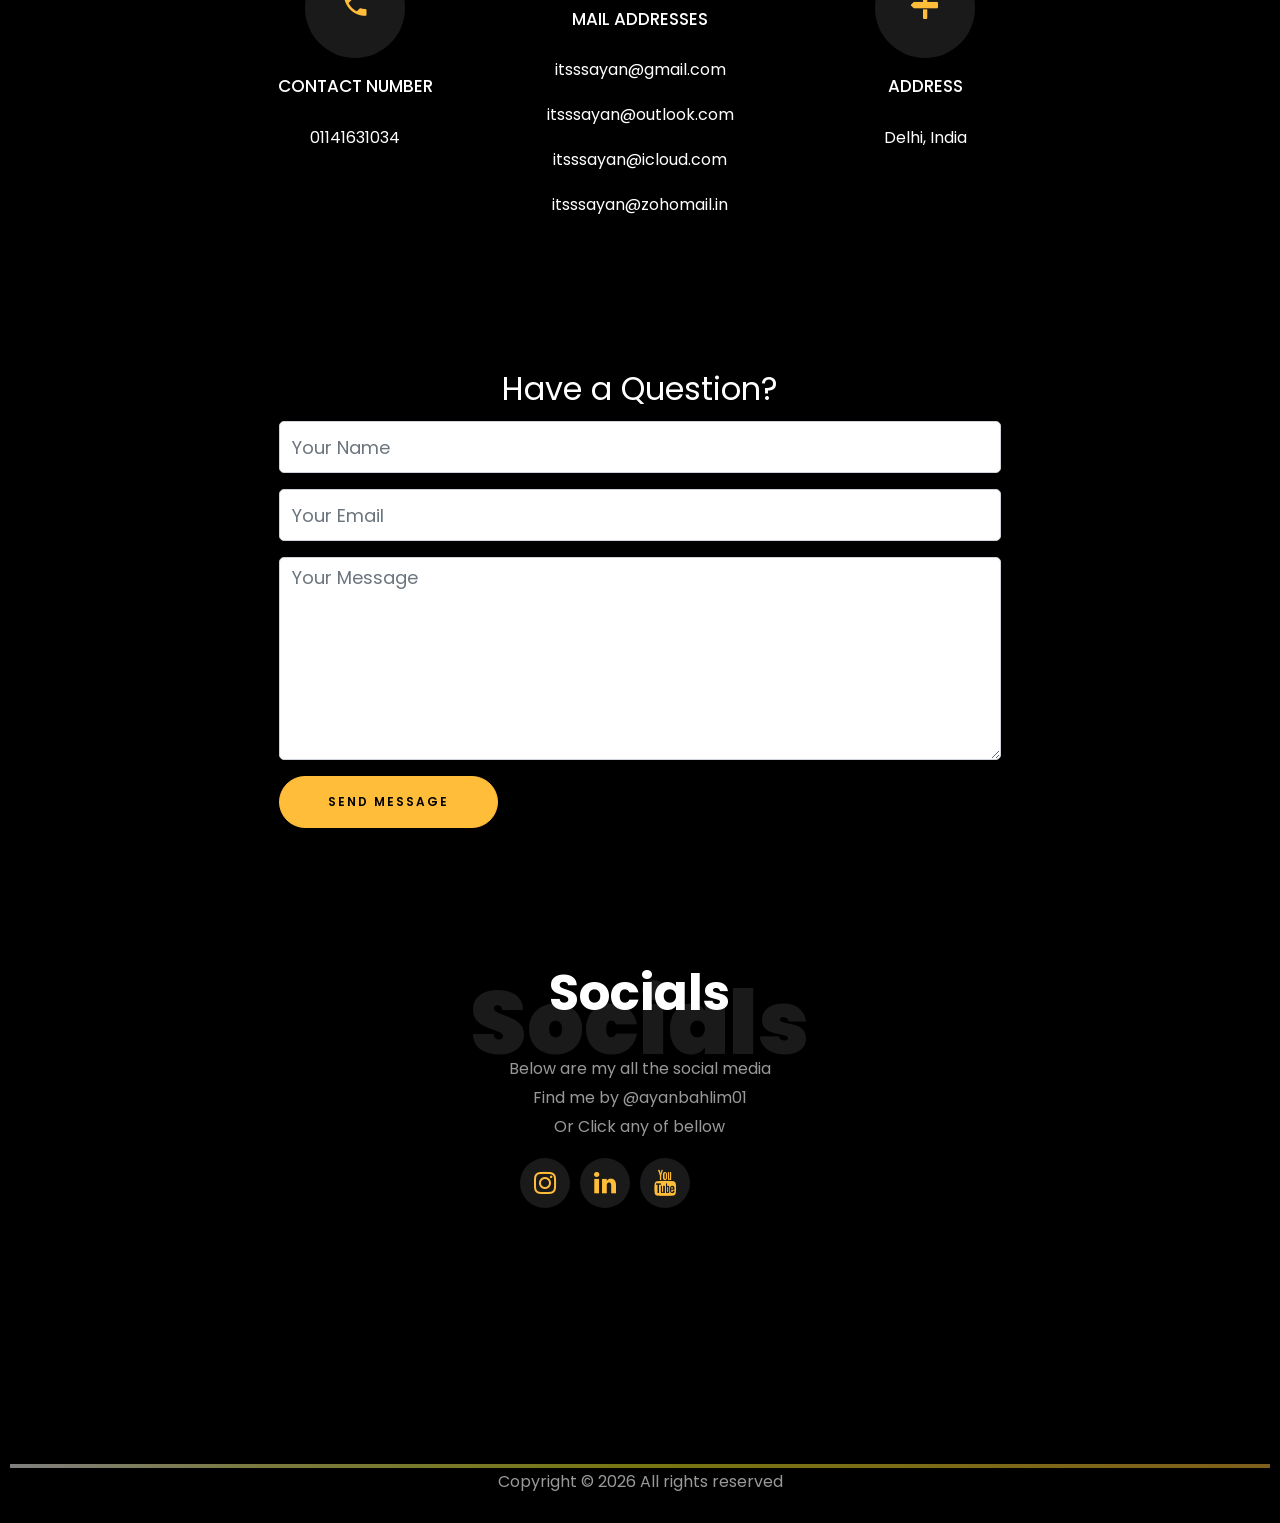
==== commit 7626b33c: "Update index.html" ====
--- a/index.html
+++ b/index.html
@@ -212,7 +212,7 @@
 
 								<br>
 								<br>
-								<h4>Video Editor | Content Creator | Software Developer</h4>
+								<h5>Video Editor | Content Creator | Software Developer</h5>
 								<!-- <h2 class="d-flex" style="margin-bottom: 0">With over 5 years of experience</h2> -->
 								<!-- <br> -->
 								<p><a target="_blank" rel="noopener noreferrer"
@@ -268,21 +268,28 @@
 
 								<div class="skill-mf">
 									<p class="title-s">Skills</p>
-									<span>Premier Pro</span> <span class="pull-right">75%</span>
+
+									<span>Gen Ai Tools</span> <span class="pull-right">79%</span>
 									<div class="progress">
-										<div class="progress-bar" role="progressbar" style="width: 75%;"
+										<div class="progress-bar" role="progressbar" style="width: 79%"
+											aria-valuenow="40" aria-valuemin="0" aria-valuemax="100"></div>
+									</div>
+									
+									<span>Premier Pro</span> <span class="pull-right">85%</span>
+									<div class="progress">
+										<div class="progress-bar" role="progressbar" style="width: 85%;"
 											aria-valuenow="75" aria-valuemin="0" aria-valuemax="100"></div>
 									</div>
 
-									<span>After Effects</span> <span class="pull-right">40%</span>
+									<span>After Effects</span> <span class="pull-right">70%</span>
 									<div class="progress">
-										<div class="progress-bar" role="progressbar" style="width: 40%"
+										<div class="progress-bar" role="progressbar" style="width: 70%"
 											aria-valuenow="40" aria-valuemin="0" aria-valuemax="100"></div>
 									</div>
 
-									<span>Photoshop</span> <span class="pull-right">69%</span>
+									<span>Photoshop</span> <span class="pull-right">67%</span>
 									<div class="progress">
-										<div class="progress-bar" role="progressbar" style="width: 69%"
+										<div class="progress-bar" role="progressbar" style="width: 67%"
 											aria-valuenow="69" aria-valuemin="0" aria-valuemax="100"></div>
 									</div>
 
@@ -309,12 +316,10 @@
 								<h1 class="big">About</h1>
 								<h2 class="mb-4">About Me</h2>
 
-								<p>I am a freelance video editor skilled in Premiere Pro and After Effects, passionate
-									about creating visually
-									engaging content. With a strong technical background in IT, I bring a unique blend
-									of creativity and problemsolving to every project. I’m always seeking challenging
-									opportunities that push my skills further, allowing me to
-									collaborate on innovative, high-impact projects. Feel free to contact me.
+								<p>Result-driven Video Editor with 2+ years of hands-on experience creating high-performing digital content for YouTube creators and Instagram platforms.
+									Skilled in crafting attention-grabbing hooks, high-retention edits, and trend-driven videos that generate strong engagement and millions of views.
+									Experienced in documentary-style long-form storytelling, short-form reels, and social media content optimization with a strong understanding of pacing,
+									motion graphics, and audience retention.
 								</p>
 								<ul class="about-info mt-4 px-md-0 px-2">
 									<li class="d-flex"><span>Profile:</span> <span>Video Editing &amp; Software
@@ -324,7 +329,7 @@
 									<li class="d-flex"><span>Education:</span> <span>Bachelor of Computer
 											Application</span></li>
 									<li class="d-flex"><span>Language:</span> <span>English, Hindi</span></li>
-									<li class="d-flex"><span>Tools:</span> <span>Premier Pro, After Effect, Photoshop,
+									<li class="d-flex"><span>Tools:</span> <span>Gen Ai tools, Premier Pro, After Effect, Photoshop,
 											C, C++, Python, PHP, HTML, CSS,bootstrap, asp.net, Django, WAMP, MYSQL &amp;
 											Android Studio</span></li>
 									<li class="d-flex"><span>Other Skills:</span> <span>MS Word, Excel, Audacity &amp;
@@ -700,8 +705,8 @@
 		<div class="row justify-content-center mt-5">
 			<div class="col-md-6 text-center ftco-animate">
 				<p><a target="_blank" rel="noopener noreferrer"
-						href="https://docs.google.com/document/d/14wv5NlZ8its8Ho_RRdd6k8PT6QRO3dCyI0gkAV1rEBQ/edit?usp=sharing"
-						class="btn btn-primary py-4 px-5">Download Resume</a></p>
+						href="https://docs.google.com/document/d/1j2cAWiiEFkE1SlgoUQhWofMePm76iZEIoB2WgFuiIlw/edit?usp=sharing"
+						class="btn btn-primary py-4 px-5">Download and View Resume</a></p>
 			</div>
 		</div>
 
@@ -828,6 +833,8 @@
 								href="mailto:itsssayan@outlook.com">itsssayan@outlook.com</a></p>
 						<p><a target="_blank" rel="noopener noreferrer"
 								href="mailto:itsssayan@icloud.com">itsssayan@icloud.com</a></p>
+						<p><a target="_blank" rel="noopener noreferrer"
+								href="mailto:itsssayan@zohomail.in">itsssayan@zohomail.in</a></p>
 					</div>
 				</div>
 
